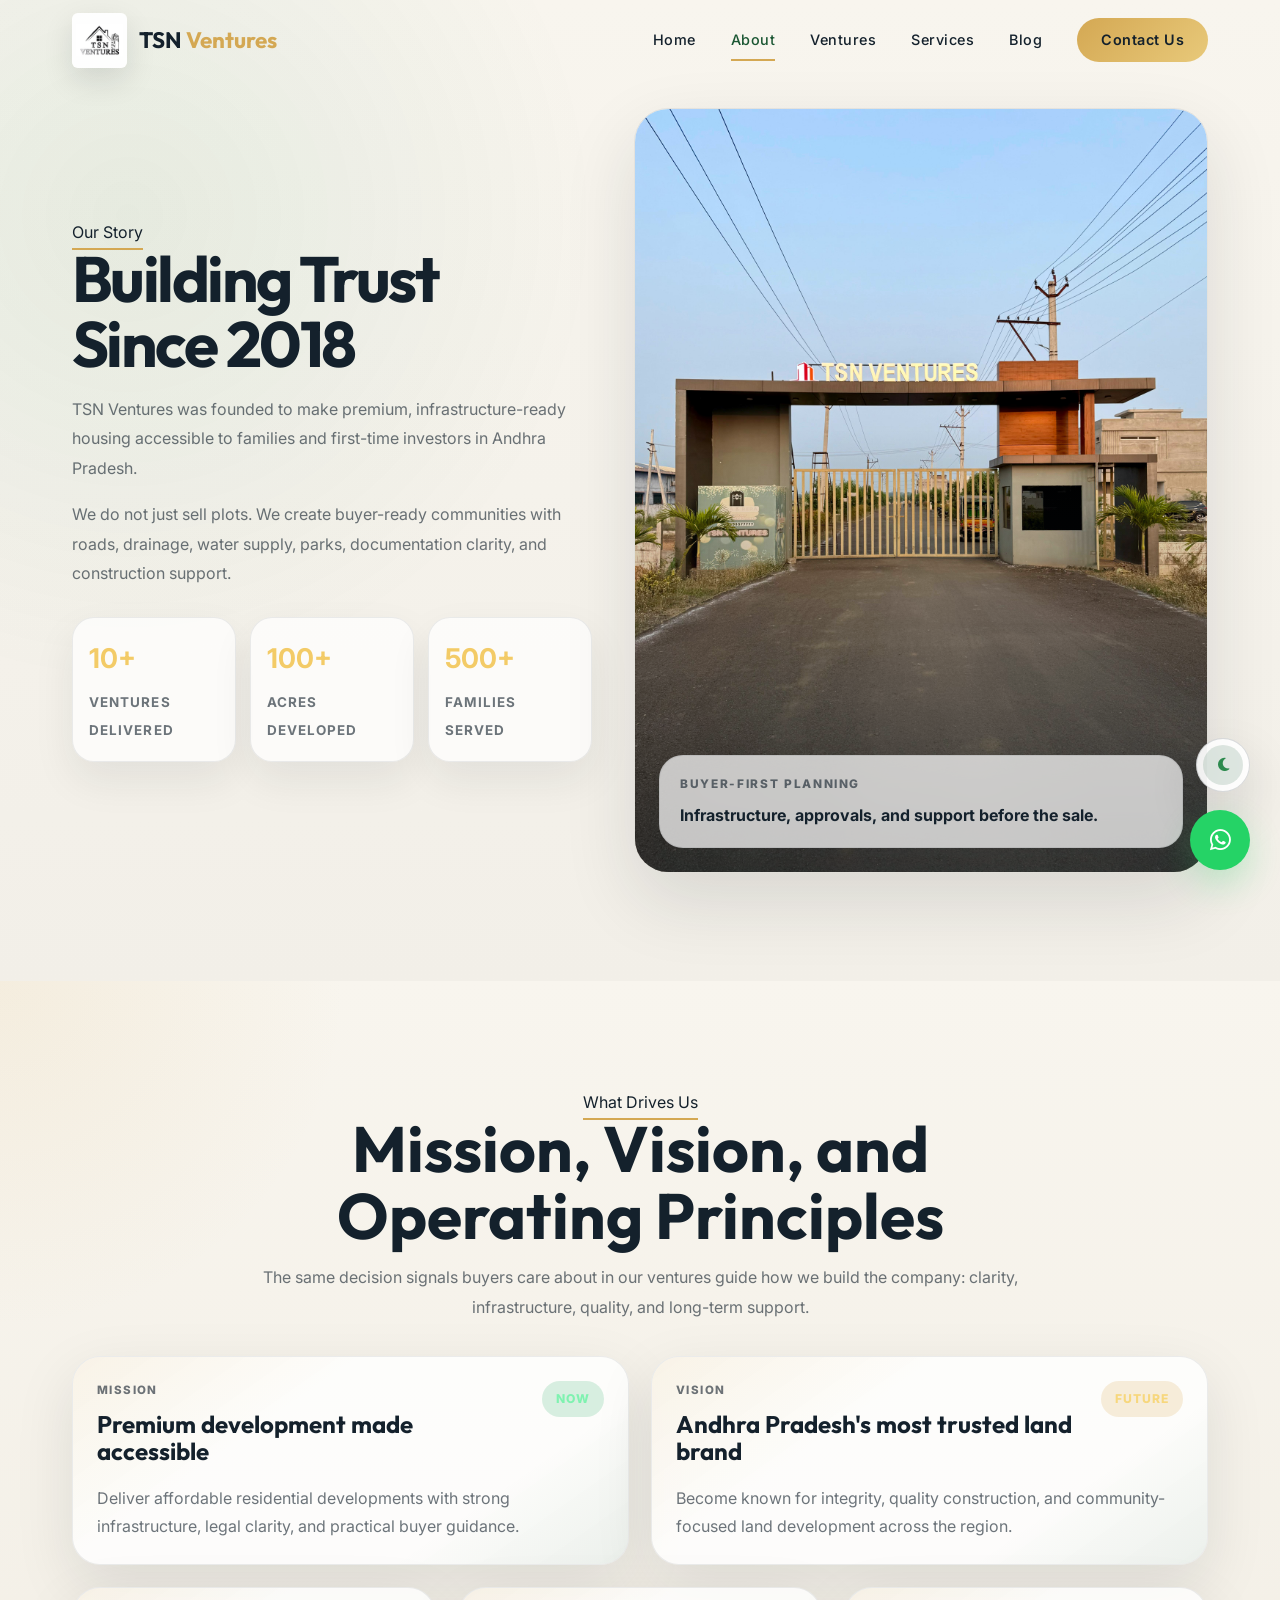
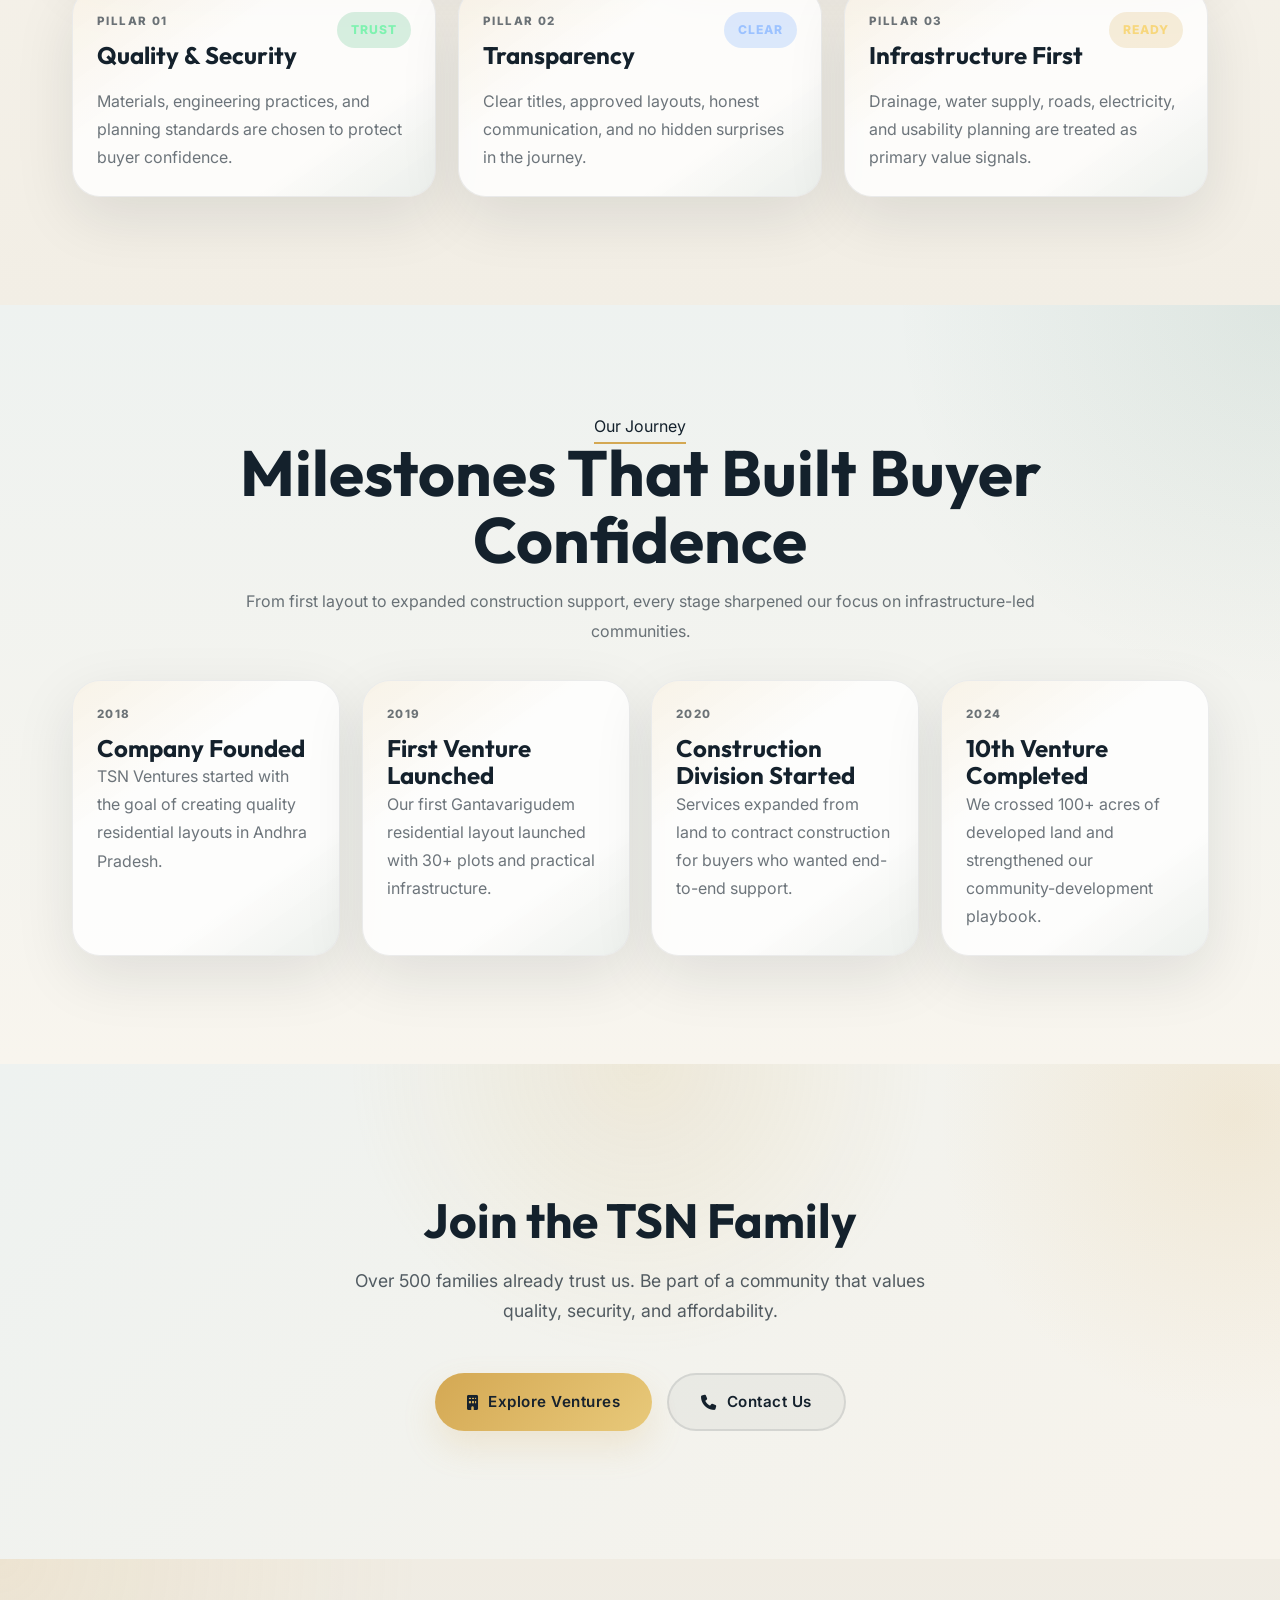
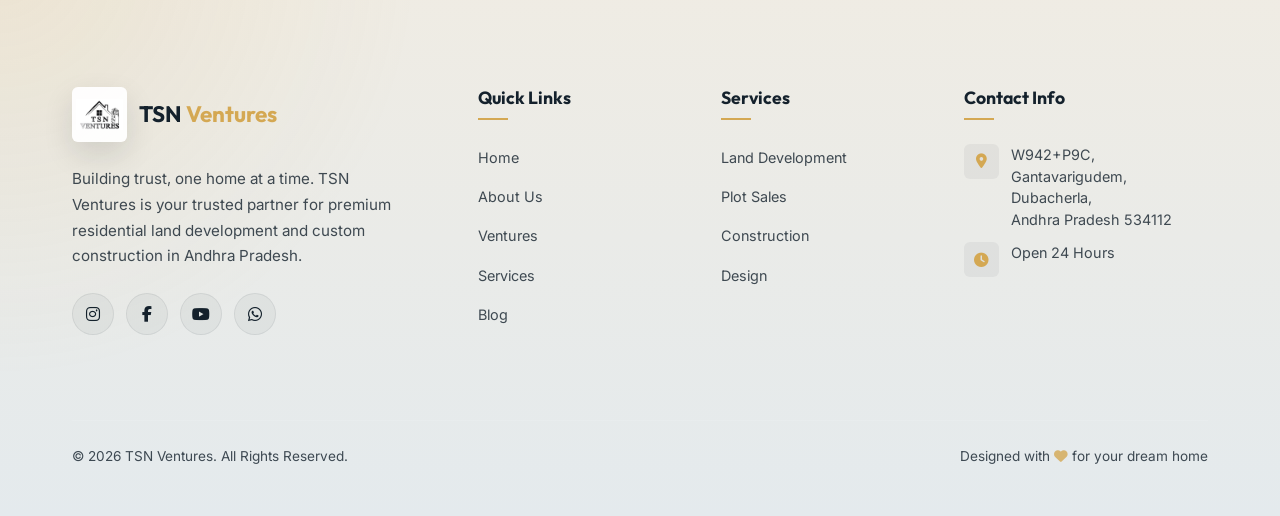
==== about.html @ eee0174e "changes for dark andlight theme logo" ====
<!DOCTYPE html>
<html lang="en">
<head>
  <meta charset="UTF-8">
  <meta name="viewport" content="width=device-width, initial-scale=1.0">
  <meta name="description" content="Learn about TSN Ventures — our history, mission, values, and the team behind Andhra Pradesh's trusted real estate developer.">
  <title>About Us — TSN Ventures</title>
  <script>
    (function() {
      const key = 'tsn-theme';
      let theme = 'light';
      try {
        const storedTheme = localStorage.getItem(key);
        if (storedTheme === 'light' || storedTheme === 'dark') {
          theme = storedTheme;
        } else if (window.matchMedia && window.matchMedia('(prefers-color-scheme: dark)').matches) {
          theme = 'dark';
        }
      } catch (error) {
        if (window.matchMedia && window.matchMedia('(prefers-color-scheme: dark)').matches) {
          theme = 'dark';
        }
      }
      document.documentElement.setAttribute('data-theme', theme);
    })();
  </script>
  <link rel="stylesheet" href="css/style.css">
  <link rel="stylesheet" href="css/animations.css">
  <link rel="stylesheet" href="https://cdnjs.cloudflare.com/ajax/libs/font-awesome/6.5.1/css/all.min.css">
</head>
<body class="tsn-inner-premium">

  <!-- NAVBAR -->
  <nav class="navbar scrolled" id="navbar">
    <div class="container">
      <a href="index.html" class="nav-logo">
        <div class="logo-icon"><img src="assets/images/logo.png" alt="TSN Ventures Logo"></div>
        <div class="logo-text">TSN <span>Ventures</span></div>
      </a>
      <div class="nav-links" id="navLinks">
        <a href="index.html">Home</a>
        <a href="about.html" class="active">About</a>
        <a href="ventures.html">Ventures</a>
        <a href="services.html">Services</a>
        <a href="blog.html">Blog</a>
        <a href="index.html#contact" class="nav-cta">Contact Us</a>
      </div>
      <button class="nav-toggle" id="navToggle" aria-label="Toggle Menu">
        <span></span><span></span><span></span>
      </button>
    </div>
  </nav>

  <section class="inner-showcase">
    <div class="container inner-showcase__grid">
      <div class="inner-showcase__copy reveal-left">
        <div class="section-label">Our Story</div>
        <h2>Building Trust Since 2018</h2>
        <p>TSN Ventures was founded to make premium, infrastructure-ready housing accessible to families and first-time investors in Andhra Pradesh.</p>
        <p>We do not just sell plots. We create buyer-ready communities with roads, drainage, water supply, parks, documentation clarity, and construction support.</p>
        <div class="inner-showcase__metrics">
          <div><strong>10+</strong><span>ventures delivered</span></div>
          <div><strong>100+</strong><span>acres developed</span></div>
          <div><strong>500+</strong><span>families served</span></div>
        </div>
      </div>
      <div class="inner-showcase__media reveal-right">
        <img src="assets/images/home-about-iconcity.jpeg" alt="TSN Ventures Development">
        <div class="inner-showcase__float"><span>Buyer-first planning</span><strong>Infrastructure, approvals, and support before the sale.</strong></div>
      </div>
    </div>
  </section>

  <section class="rdx-align-section">
    <div class="container">
      <div class="rdx-align-head reveal">
        <div class="section-label">What Drives Us</div>
        <h2>Mission, Vision, and Operating Principles</h2>
        <p>The same decision signals buyers care about in our ventures guide how we build the company: clarity, infrastructure, quality, and long-term support.</p>
      </div>
      <div class="rdx-align-grid rdx-align-grid--two stagger-children">
        <article class="rdx-align-card">
          <div class="rdx-align-card__header"><div><span class="rdx-align-card__eyebrow">Mission</span><h3>Premium development made accessible</h3></div><span class="rdx-align-badge rdx-align-badge--green">Now</span></div>
          <p>Deliver affordable residential developments with strong infrastructure, legal clarity, and practical buyer guidance.</p>
        </article>
        <article class="rdx-align-card">
          <div class="rdx-align-card__header"><div><span class="rdx-align-card__eyebrow">Vision</span><h3>Andhra Pradesh's most trusted land brand</h3></div><span class="rdx-align-badge">Future</span></div>
          <p>Become known for integrity, quality construction, and community-focused land development across the region.</p>
        </article>
      </div>
      <div class="rdx-align-grid stagger-children" style="margin-top: 22px;">
        <article class="rdx-align-card"><div class="rdx-align-card__header"><div><span class="rdx-align-card__eyebrow">Pillar 01</span><h3>Quality & Security</h3></div><span class="rdx-align-badge rdx-align-badge--green">Trust</span></div><p>Materials, engineering practices, and planning standards are chosen to protect buyer confidence.</p></article>
        <article class="rdx-align-card"><div class="rdx-align-card__header"><div><span class="rdx-align-card__eyebrow">Pillar 02</span><h3>Transparency</h3></div><span class="rdx-align-badge rdx-align-badge--blue">Clear</span></div><p>Clear titles, approved layouts, honest communication, and no hidden surprises in the journey.</p></article>
        <article class="rdx-align-card"><div class="rdx-align-card__header"><div><span class="rdx-align-card__eyebrow">Pillar 03</span><h3>Infrastructure First</h3></div><span class="rdx-align-badge">Ready</span></div><p>Drainage, water supply, roads, electricity, and usability planning are treated as primary value signals.</p></article>
      </div>
    </div>
  </section>

  <section class="rdx-align-section rdx-align-section--deep">
    <div class="container">
      <div class="rdx-align-head reveal">
        <div class="section-label">Our Journey</div>
        <h2>Milestones That Built Buyer Confidence</h2>
        <p>From first layout to expanded construction support, every stage sharpened our focus on infrastructure-led communities.</p>
      </div>
      <div class="inner-timeline-grid stagger-children">
        <article class="rdx-align-card"><span class="rdx-align-card__eyebrow">2018</span><h3>Company Founded</h3><p>TSN Ventures started with the goal of creating quality residential layouts in Andhra Pradesh.</p></article>
        <article class="rdx-align-card"><span class="rdx-align-card__eyebrow">2019</span><h3>First Venture Launched</h3><p>Our first Gantavarigudem residential layout launched with 30+ plots and practical infrastructure.</p></article>
        <article class="rdx-align-card"><span class="rdx-align-card__eyebrow">2020</span><h3>Construction Division Started</h3><p>Services expanded from land to contract construction for buyers who wanted end-to-end support.</p></article>
        <article class="rdx-align-card"><span class="rdx-align-card__eyebrow">2024</span><h3>10th Venture Completed</h3><p>We crossed 100+ acres of developed land and strengthened our community-development playbook.</p></article>
      </div>
    </div>
  </section>

  <!-- CTA BANNER -->
  <section class="cta-banner">
    <div class="container" style="position: relative; z-index: 2;">
      <div class="reveal">
        <h2>Join the TSN Family</h2>
        <p>Over 500 families already trust us. Be part of a community that values quality, security, and affordability.</p>
        <div style="display: flex; gap: 15px; justify-content: center; flex-wrap: wrap; margin-top: 2rem;">
          <a href="ventures.html" class="btn btn-accent"><i class="fas fa-building"></i> Explore Ventures</a>
          <a href="index.html#contact" class="btn btn-outline"><i class="fas fa-phone"></i> Contact Us</a>
        </div>
      </div>
    </div>
  </section>

  <!-- FOOTER -->
  <footer class="footer">
    <div class="container">
      <div class="footer-grid">
        <div class="footer-about">
          <div class="footer-logo">
            <div class="logo-icon"><img src="assets/images/logo.png" alt="TSN Ventures Logo"></div>
            <h3>TSN <span>Ventures</span></h3>
          </div>
          <p>Building trust, one home at a time. TSN Ventures is your trusted partner for premium residential land development and custom construction in Andhra Pradesh.</p>
          <div class="footer-social">
            <a href="https://www.instagram.com/tsn_ventures/" target="_blank" aria-label="Instagram"><i class="fab fa-instagram"></i></a>
            <a href="#" aria-label="Facebook"><i class="fab fa-facebook-f"></i></a>
            <a href="#" aria-label="YouTube"><i class="fab fa-youtube"></i></a>
            <a href="https://wa.me/919553577777" target="_blank" aria-label="WhatsApp"><i class="fab fa-whatsapp"></i></a>
          </div>
        </div>
        <div class="footer-col">
          <h4>Quick Links</h4>
          <ul>
            <li><a href="index.html">Home</a></li>
            <li><a href="about.html">About Us</a></li>
            <li><a href="ventures.html">Ventures</a></li>
            <li><a href="services.html">Services</a></li>
            <li><a href="blog.html">Blog</a></li>
          </ul>
        </div>
        <div class="footer-col">
          <h4>Services</h4>
          <ul>
            <li><a href="services.html">Land Development</a></li>
            <li><a href="services.html">Plot Sales</a></li>
            <li><a href="services.html">Construction</a></li>
            <li><a href="services.html">Design</a></li>
          </ul>
        </div>
        <div class="footer-col">
          <h4>Contact Info</h4>
          <ul class="footer-contact">
            <li>
              <div class="icon"><i class="fas fa-map-marker-alt"></i></div>
              <div class="info">W942+P9C, Gantavarigudem, Dubacherla,<br>Andhra Pradesh 534112</div>
            </li>
            <li>
              <div class="icon"><i class="fas fa-clock"></i></div>
              <div class="info">Open 24 Hours</div>
            </li>
          </ul>
        </div>
      </div>
      <div class="footer-bottom">
        <p>&copy; 2026 TSN Ventures. All Rights Reserved.</p>
        <p>Designed with <i class="fas fa-heart" style="color: var(--accent);"></i> for your dream home</p>
      </div>
    </div>
  </footer>

  <button class="theme-switch" type="button" data-theme-toggle aria-label="Activate dark theme" aria-pressed="false">
    <span class="theme-switch__track">
      <span class="theme-switch__icon theme-switch__icon--sun" aria-hidden="true"><i class="fas fa-sun"></i></span>
      <span class="theme-switch__icon theme-switch__icon--moon" aria-hidden="true"><i class="fas fa-moon"></i></span>
    </span>
  </button>

  <a href="https://wa.me/919553577777" class="whatsapp-btn" target="_blank" aria-label="Chat on WhatsApp">
    <i class="fab fa-whatsapp"></i>
  </a>

  <script src="js/main.js"></script>
</body>
</html>
---- css/style.css ----
/* ========================================
   TSN Ventures — Design System
   ======================================== */

/* --- Google Fonts --- */
@import url('https://fonts.googleapis.com/css2?family=Outfit:wght@300;400;500;600;700;800;900&family=Inter:wght@300;400;500;600;700&display=swap');

/* --- Design Tokens --- */
:root {
  /* Brand */
  --primary: #1a5632;
  --primary-light: #2d8a4e;
  --primary-dark: #0e3a1f;
  --accent: #d4a853;
  --accent-light: #e8c97a;
  --accent-dark: #b8912e;
  --dark-fixed: #0f1923;
  --white: #ffffff;

  /* Typography */
  --font-heading: 'Outfit', sans-serif;
  --font-body: 'Inter', sans-serif;

  /* Spacing */
  --space-xs: 0.5rem;
  --space-sm: 1rem;
  --space-md: 1.5rem;
  --space-lg: 2rem;
  --space-xl: 3rem;
  --space-2xl: 5rem;
  --space-3xl: 8rem;

  /* Borders */
  --radius-sm: 6px;
  --radius-md: 12px;
  --radius-lg: 20px;
  --radius-xl: 30px;
  --radius-full: 50%;

  /* Transitions */
  --transition-fast: 0.2s ease;
  --transition-base: 0.3s ease;
  --transition-smooth: 0.5s cubic-bezier(0.4, 0, 0.2, 1);
  --transition-bounce: 0.6s cubic-bezier(0.34, 1.56, 0.64, 1);

  /* Layout */
  --max-width: 1200px;
  --nav-height: 80px;
}

html[data-theme="dark"] {
  color-scheme: dark;
  --surface-page: #071017;
  --surface-page-alt: #0c1821;
  --surface-page-soft: #101d26;
  --surface-nav: rgba(8, 16, 24, 0.72);
  --surface-nav-strong: rgba(10, 19, 27, 0.95);
  --surface-panel: rgba(13, 24, 33, 0.86);
  --surface-panel-strong: rgba(10, 18, 26, 0.96);
  --surface-card: rgba(255, 255, 255, 0.05);
  --surface-card-hover: rgba(255, 255, 255, 0.08);
  --surface-glass: rgba(255, 255, 255, 0.06);
  --surface-soft: rgba(255, 255, 255, 0.04);
  --surface-overlay: rgba(7, 16, 23, 0.6);
  --surface-border-glow: rgba(212, 168, 83, 0.18);
  --text-primary: #f7f8fb;
  --text-secondary: rgba(255, 255, 255, 0.84);
  --text-muted: rgba(255, 255, 255, 0.6);
  --text-soft: rgba(255, 255, 255, 0.48);
  --text-inverse: #071017;
  --border-soft: rgba(255, 255, 255, 0.11);
  --border-strong: rgba(255, 255, 255, 0.18);
  --shadow: rgba(0, 0, 0, 0.18);
  --shadow-lg: rgba(0, 0, 0, 0.34);
  --shadow-panel: 0 28px 90px rgba(0, 0, 0, 0.28);
  --focus-ring: rgba(232, 201, 122, 0.42);
  --hero-image-filter: brightness(0.7) saturate(0.98);
  --hero-overlay-heavy: linear-gradient(112deg, rgba(7,16,22,0.96) 0%, rgba(7,16,22,0.88) 46%, rgba(10,56,37,0.34) 100%);
  --hero-overlay-soft: linear-gradient(180deg, rgba(7,16,23,0.24) 0%, rgba(7,16,23,0.14) 34%, rgba(7,16,23,0.18) 100%);
  --page-gradient: linear-gradient(180deg, #071017 0%, #0d1820 100%);

  /* Legacy aliases */
  --dark: #0f1923;
  --dark-surface: #162029;
  --dark-card: #1b2a35;
  --light: #f8f6f0;
  --light-warm: #f0ede4;
  --text: #f7f8fb;
  --text-light: rgba(255, 255, 255, 0.64);
  --text-on-dark: rgba(255, 255, 255, 0.84);
  --border: rgba(255, 255, 255, 0.11);
}

html[data-theme="light"] {
  color-scheme: light;
  --surface-page: #f3efe7;
  --surface-page-alt: #f8f5ee;
  --surface-page-soft: #fbf8f2;
  --surface-nav: rgba(248, 244, 236, 0.76);
  --surface-nav-strong: rgba(251, 248, 242, 0.94);
  --surface-panel: rgba(255, 255, 255, 0.82);
  --surface-panel-strong: rgba(255, 255, 255, 0.96);
  --surface-card: rgba(255, 255, 255, 0.82);
  --surface-card-hover: rgba(255, 255, 255, 0.94);
  --surface-glass: rgba(255, 255, 255, 0.72);
  --surface-soft: rgba(15, 25, 35, 0.04);
  --surface-overlay: rgba(243, 239, 231, 0.24);
  --surface-border-glow: rgba(212, 168, 83, 0.18);
  --text-primary: #14212c;
  --text-secondary: rgba(20, 33, 44, 0.84);
  --text-muted: rgba(20, 33, 44, 0.64);
  --text-soft: rgba(20, 33, 44, 0.48);
  --text-inverse: #ffffff;
  --border-soft: rgba(20, 33, 44, 0.1);
  --border-strong: rgba(20, 33, 44, 0.16);
  --shadow: rgba(28, 37, 45, 0.08);
  --shadow-lg: rgba(28, 37, 45, 0.16);
  --shadow-panel: 0 28px 90px rgba(25, 33, 41, 0.12);
  --focus-ring: rgba(26, 86, 50, 0.2);
  --hero-image-filter: brightness(1) saturate(1.02) contrast(1.02);
  --hero-overlay-heavy: linear-gradient(112deg, rgba(243,239,231,0.88) 0%, rgba(243,239,231,0.62) 42%, rgba(255,255,255,0.12) 100%);
  --hero-overlay-soft: linear-gradient(180deg, rgba(248,245,238,0.16) 0%, rgba(248,245,238,0.08) 36%, rgba(248,245,238,0.22) 100%);
  --page-gradient: linear-gradient(180deg, #f3efe7 0%, #fbf8f2 100%);

  /* Legacy aliases */
  --dark: #14212c;
  --dark-surface: #edf1f3;
  --dark-card: #ffffff;
  --light: #fbf8f2;
  --light-warm: #f3efe7;
  --text: #14212c;
  --text-light: rgba(20, 33, 44, 0.62);
  --text-on-dark: rgba(20, 33, 44, 0.84);
  --border: rgba(20, 33, 44, 0.1);
}

/* --- Reset & Base --- */
*,
*::before,
*::after {
  margin: 0;
  padding: 0;
  box-sizing: border-box;
}

html {
  scroll-behavior: smooth;
  font-size: 16px;
}

body {
  font-family: var(--font-body);
  color: var(--text);
  background:
    radial-gradient(circle at top right, rgba(212, 168, 83, 0.08), transparent 28%),
    radial-gradient(circle at bottom left, rgba(26, 86, 50, 0.08), transparent 26%),
    var(--surface-page);
  line-height: 1.7;
  overflow-x: hidden;
  -webkit-font-smoothing: antialiased;
  -moz-osx-font-smoothing: grayscale;
  transition: background var(--transition-smooth), color var(--transition-base);
}

img {
  max-width: 100%;
  height: auto;
  display: block;
}

a {
  text-decoration: none;
  color: inherit;
  transition: var(--transition-base);
}

ul, ol {
  list-style: none;
}

button {
  cursor: pointer;
  border: none;
  outline: none;
  font-family: var(--font-body);
}

button:focus-visible,
a:focus-visible,
input:focus-visible,
textarea:focus-visible,
select:focus-visible {
  outline: 3px solid var(--focus-ring);
  outline-offset: 3px;
}

h1, h2, h3, h4, h5, h6 {
  font-family: var(--font-heading);
  font-weight: 700;
  line-height: 1.2;
}

/* --- Utility Classes --- */
.container {
  max-width: var(--max-width);
  margin: 0 auto;
  padding: 0 var(--space-lg);
}

.section {
  padding: var(--space-3xl) 0;
}

.section-dark {
  background: var(--dark);
  color: var(--text-on-dark);
}

.section-light {
  background: var(--light);
}

.section-header {
  text-align: center;
  margin-bottom: var(--space-2xl);
}

.section-header .section-label {
  display: inline-block;
  font-family: var(--font-heading);
  font-size: 0.85rem;
  font-weight: 600;
  letter-spacing: 3px;
  text-transform: uppercase;
  color: var(--accent);
  margin-bottom: var(--space-sm);
  position: relative;
}

.section-header .section-label::after {
  content: '';
  display: block;
  width: 40px;
  height: 2px;
  background: var(--accent);
  margin: 8px auto 0;
}

.section-header h2 {
  font-size: clamp(2rem, 4vw, 3rem);
  color: var(--text);
  margin-bottom: var(--space-sm);
}

.section-dark .section-header h2 {
  color: var(--white);
}

.section-header p {
  font-size: 1.1rem;
  color: var(--text-light);
  max-width: 600px;
  margin: 0 auto;
}

.section-dark .section-header p {
  color: var(--text-on-dark);
  opacity: 0.7;
}

/* --- Buttons --- */
.btn {
  display: inline-flex;
  align-items: center;
  gap: 10px;
  padding: 14px 32px;
  font-size: 0.95rem;
  font-weight: 600;
  border-radius: var(--radius-xl);
  transition: var(--transition-base);
  letter-spacing: 0.5px;
  position: relative;
  overflow: hidden;
}

.btn::before {
  content: '';
  position: absolute;
  top: 0;
  left: -100%;
  width: 100%;
  height: 100%;
  background: linear-gradient(90deg, transparent, rgba(255,255,255,0.2), transparent);
  transition: 0.5s;
}

.btn:hover::before {
  left: 100%;
}

.btn-primary {
  background: linear-gradient(135deg, var(--primary), var(--primary-light));
  color: var(--white);
  box-shadow: 0 4px 20px rgba(26, 86, 50, 0.3);
}

.btn-primary:hover {
  transform: translateY(-2px);
  box-shadow: 0 8px 30px rgba(26, 86, 50, 0.4);
}

.btn-accent {
  background: linear-gradient(135deg, var(--accent), var(--accent-light));
  color: var(--dark);
  box-shadow: 0 4px 20px rgba(212, 168, 83, 0.3);
}

.btn-accent:hover {
  transform: translateY(-2px);
  box-shadow: 0 8px 30px rgba(212, 168, 83, 0.4);
}

.btn-outline {
  background: transparent;
  color: var(--white);
  border: 2px solid rgba(255,255,255,0.3);
}

.btn-outline:hover {
  background: var(--white);
  color: var(--dark);
  border-color: var(--white);
}

.btn-outline-dark {
  background: transparent;
  color: var(--primary);
  border: 2px solid var(--primary);
}

.btn-outline-dark:hover {
  background: var(--primary);
  color: var(--white);
}

/* --- Navigation --- */
.navbar {
  position: fixed;
  top: 0;
  left: 0;
  right: 0;
  height: var(--nav-height);
  z-index: 1000;
  transition: var(--transition-smooth);
  background: transparent;
}

.navbar.scrolled {
  background: rgba(15, 25, 35, 0.95);
  backdrop-filter: blur(20px);
  box-shadow: 0 4px 30px rgba(0,0,0,0.2);
}

.navbar .container {
  display: flex;
  align-items: center;
  justify-content: space-between;
  height: 100%;
}

.nav-logo {
  display: flex;
  align-items: center;
  gap: 12px;
  z-index: 1001;
}

.nav-logo .logo-icon {
  width: 55px;
  height: 55px;
  display: flex;
  align-items: center;
  justify-content: center;
  background: white;
  border-radius: var(--radius-sm);
  padding: 4px;
}

.nav-logo .logo-icon img {
  width: 100%;
  height: 100%;
  object-fit: contain;
}

.nav-logo .logo-text {
  font-family: var(--font-heading);
  font-size: 1.4rem;
  font-weight: 700;
  color: var(--white);
}

.nav-logo .logo-text span {
  color: var(--accent);
}

.nav-links {
  display: flex;
  align-items: center;
  gap: 35px;
}

.nav-links a {
  font-size: 0.9rem;
  font-weight: 500;
  color: rgba(255,255,255,0.8);
  letter-spacing: 0.5px;
  position: relative;
  padding: 5px 0;
}

.nav-links a::after {
  content: '';
  position: absolute;
  bottom: 0;
  left: 0;
  width: 0;
  height: 2px;
  background: var(--accent);
  transition: var(--transition-base);
}

.nav-links a:hover,
.nav-links a.active {
  color: var(--accent);
}

.nav-links a:hover::after,
.nav-links a.active::after {
  width: 100%;
}

.nav-cta {
  padding: 10px 24px !important;
  background: linear-gradient(135deg, var(--accent), var(--accent-light));
  color: var(--dark) !important;
  border-radius: var(--radius-xl);
  font-weight: 600 !important;
}

.nav-cta::after {
  display: none !important;
}

.nav-cta:hover {
  color: var(--dark) !important;
  transform: translateY(-2px);
  box-shadow: 0 5px 20px rgba(212, 168, 83, 0.4);
}

/* Mobile Nav Toggle */
.nav-toggle {
  display: none;
  flex-direction: column;
  gap: 5px;
  background: none;
  padding: 5px;
  z-index: 1001;
}

.nav-toggle span {
  display: block;
  width: 25px;
  height: 2px;
  background: var(--white);
  transition: var(--transition-base);
  border-radius: 2px;
}

.nav-toggle.active span:nth-child(1) {
  transform: rotate(45deg) translateY(7px) translateX(5px);
}

.nav-toggle.active span:nth-child(2) {
  opacity: 0;
}

.nav-toggle.active span:nth-child(3) {
  transform: rotate(-45deg) translateY(-7px) translateX(5px);
}

/* --- Hero Section --- */
.hero {
  position: relative;
  height: 100vh;
  min-height: 700px;
  display: flex;
  align-items: center;
  overflow: hidden;
  background: var(--dark);
}

.hero-bg {
  position: absolute;
  inset: 0;
  z-index: 1;
}

.hero-bg img {
  width: 100%;
  height: 100%;
  object-fit: cover;
  opacity: 0.4;
}

.hero-overlay {
  position: absolute;
  inset: 0;
  background: linear-gradient(135deg, rgba(15,25,35,0.9) 0%, rgba(26,86,50,0.4) 100%);
  z-index: 2;
}

.hero-particles {
  position: absolute;
  inset: 0;
  z-index: 3;
  overflow: hidden;
}

.hero-particle {
  position: absolute;
  width: 4px;
  height: 4px;
  background: var(--accent);
  border-radius: 50%;
  opacity: 0.3;
  animation: float-particle 10s infinite;
}

.hero-content {
  position: relative;
  z-index: 4;
  max-width: 700px;
}

.hero-label {
  display: inline-flex;
  align-items: center;
  gap: 8px;
  background: rgba(212, 168, 83, 0.15);
  border: 1px solid rgba(212, 168, 83, 0.3);
  padding: 8px 20px;
  border-radius: var(--radius-xl);
  font-size: 0.85rem;
  font-weight: 600;
  color: var(--accent);
  letter-spacing: 1px;
  text-transform: uppercase;
  margin-bottom: var(--space-lg);
}

.hero h1 {
  font-size: clamp(2.5rem, 5.5vw, 4.5rem);
  color: var(--white);
  margin-bottom: var(--space-md);
  line-height: 1.1;
}

.hero h1 .highlight {
  color: #F5C842;
  -webkit-text-fill-color: #F5C842;
  text-shadow:
    0 0 30px rgba(245, 200, 66, 0.6),
    0 2px 8px rgba(0, 0, 0, 0.5);
  font-style: italic;
}

.hero p {
  font-size: 1.15rem;
  color: rgba(255,255,255,0.7);
  margin-bottom: var(--space-xl);
  max-width: 550px;
  line-height: 1.8;
}

.hero-btns {
  display: flex;
  gap: 15px;
  flex-wrap: wrap;
}

.hero-stats {
  position: absolute;
  bottom: 0;
  left: 0;
  right: 0;
  z-index: 4;
  background: rgba(15,25,35,0.8);
  backdrop-filter: blur(20px);
  border-top: 1px solid rgba(255,255,255,0.05);
}

.hero-stats .container {
  display: grid;
  grid-template-columns: repeat(4, 1fr);
  gap: var(--space-lg);
  padding: var(--space-lg);
}

.hero-stat {
  text-align: center;
}

.hero-stat .stat-number {
  font-family: var(--font-heading);
  font-size: 2.5rem;
  font-weight: 800;
  color: var(--accent);
  line-height: 1;
}

.hero-stat .stat-label {
  font-size: 0.85rem;
  color: rgba(255,255,255,0.6);
  margin-top: 5px;
}

/* --- Cards Grid --- */
.cards-grid {
  display: grid;
  grid-template-columns: repeat(auto-fit, minmax(320px, 1fr));
  gap: var(--space-lg);
}

.card {
  background: var(--white);
  border-radius: var(--radius-lg);
  overflow: hidden;
  transition: var(--transition-smooth);
  box-shadow: 0 4px 20px var(--shadow);
  position: relative;
}

.card:hover {
  transform: translateY(-8px);
  box-shadow: 0 20px 60px var(--shadow-lg);
}

.card-img {
  width: 100%;
  height: 220px;
  overflow: hidden;
}

.card-img img {
  width: 100%;
  height: 100%;
  object-fit: cover;
  transition: var(--transition-smooth);
}

.card:hover .card-img img {
  transform: scale(1.08);
}

.card-body {
  padding: var(--space-md);
}

.card-body h3 {
  font-size: 1.3rem;
  margin-bottom: 8px;
  color: var(--text);
}

.card-body p {
  font-size: 0.95rem;
  color: var(--text-light);
  margin-bottom: var(--space-sm);
}

.card-badge {
  display: inline-block;
  padding: 4px 14px;
  border-radius: var(--radius-xl);
  font-size: 0.75rem;
  font-weight: 600;
  letter-spacing: 0.5px;
  text-transform: uppercase;
}

.badge-completed {
  background: rgba(45, 138, 78, 0.1);
  color: var(--primary);
}

.badge-ongoing {
  background: rgba(212, 168, 83, 0.15);
  color: var(--accent-dark);
}

.badge-upcoming {
  background: rgba(99, 102, 241, 0.1);
  color: #6366f1;
}

/* Dark card variant */
.card-dark {
  background: var(--dark-card);
  border: 1px solid rgba(255,255,255,0.05);
}

.card-dark .card-body h3 {
  color: var(--white);
}

.card-dark .card-body p {
  color: var(--text-on-dark);
  opacity: 0.7;
}

/* --- Service Cards --- */
.service-card {
  padding: var(--space-xl);
  text-align: center;
  border: 1px solid var(--border);
  background: var(--white);
  border-radius: var(--radius-lg);
  transition: var(--transition-smooth);
  position: relative;
  overflow: hidden;
}

.service-card::before {
  content: '';
  position: absolute;
  top: 0;
  left: 0;
  right: 0;
  height: 4px;
  background: linear-gradient(90deg, var(--primary), var(--accent));
  transform: scaleX(0);
  transition: var(--transition-smooth);
}

.service-card:hover::before {
  transform: scaleX(1);
}

.service-card:hover {
  transform: translateY(-8px);
  box-shadow: 0 20px 60px var(--shadow);
  border-color: transparent;
}

.service-icon {
  width: 80px;
  height: 80px;
  margin: 0 auto var(--space-md);
  background: linear-gradient(135deg, rgba(26,86,50,0.08), rgba(212,168,83,0.08));
  border-radius: var(--radius-lg);
  display: flex;
  align-items: center;
  justify-content: center;
  font-size: 2rem;
  transition: var(--transition-smooth);
}

.service-card:hover .service-icon {
  background: linear-gradient(135deg, var(--primary), var(--primary-light));
  transform: scale(1.1) rotate(5deg);
}

.service-card:hover .service-icon svg {
  color: var(--white);
  fill: var(--white);
}

.service-card h3 {
  font-size: 1.3rem;
  margin-bottom: 12px;
}

.service-card p {
  color: var(--text-light);
  font-size: 0.95rem;
}

/* --- Testimonials Grid --- */
.testimonials-grid {
  display: grid;
  grid-template-columns: repeat(4, 1fr);
  gap: var(--space-lg);
  margin-top: var(--space-xl);
}

.tcard {
  background: rgba(255, 255, 255, 0.04);
  border: 1px solid rgba(255, 255, 255, 0.09);
  border-radius: var(--radius-lg);
  padding: var(--space-xl);
  display: flex;
  flex-direction: column;
  gap: var(--space-md);
  position: relative;
  overflow: hidden;
  backdrop-filter: blur(10px);
  transition: var(--transition-smooth);
}

.tcard::before {
  content: '';
  position: absolute;
  top: 0;
  left: 0;
  right: 0;
  height: 3px;
  background: linear-gradient(90deg, var(--primary), var(--accent));
  transform: scaleX(0);
  transform-origin: left;
  transition: var(--transition-smooth);
}

.tcard:hover {
  transform: translateY(-8px);
  background: rgba(255, 255, 255, 0.07);
  border-color: rgba(212, 168, 83, 0.25);
  box-shadow: 0 20px 60px rgba(0, 0, 0, 0.35);
}

.tcard:hover::before {
  transform: scaleX(1);
}

.tcard-quote-icon {
  font-size: 2rem;
  color: var(--accent);
  opacity: 0.45;
  line-height: 1;
}

.tcard-stars {
  display: flex;
  gap: 4px;
}

.tcard-stars i {
  color: var(--accent);
  font-size: 0.9rem;
}

.tcard-stars i.far {
  color: rgba(212, 168, 83, 0.3);
}

.tcard-text {
  font-size: 0.97rem;
  color: rgba(255, 255, 255, 0.78);
  line-height: 1.75;
  flex-grow: 1;
}

.tcard-author {
  display: flex;
  align-items: center;
  gap: 12px;
  margin-top: auto;
  padding-top: var(--space-md);
  border-top: 1px solid rgba(255, 255, 255, 0.07);
}

.tcard-avatar {
  width: 46px;
  height: 46px;
  border-radius: var(--radius-full);
  background: linear-gradient(135deg, var(--primary), var(--accent));
  display: flex;
  align-items: center;
  justify-content: center;
  color: var(--white);
  font-family: var(--font-heading);
  font-weight: 700;
  font-size: 1.1rem;
  flex-shrink: 0;
  box-shadow: 0 4px 12px rgba(26, 86, 50, 0.4);
}

.tcard-author-info h4 {
  font-size: 0.95rem;
  color: var(--white);
  font-weight: 600;
  margin-bottom: 2px;
}

.tcard-author-info span {
  font-size: 0.8rem;
  color: rgba(255, 255, 255, 0.45);
  letter-spacing: 0.3px;
}

@media (max-width: 1100px) {
  .testimonials-grid {
    grid-template-columns: repeat(2, 1fr);
  }
}

@media (max-width: 600px) {
  .testimonials-grid {
    grid-template-columns: 1fr;
  }
}

/* --- Auto Scroll Carousel --- */
.auto-scroll-wrapper {
  overflow: hidden;
  position: relative;
  padding: var(--space-lg) 0;
}

.auto-scroll-track {
  display: flex;
  gap: var(--space-md);
  animation: scrollCarousel 30s linear infinite;
  width: max-content;
}

.auto-scroll-track:hover {
  animation-play-state: paused;
}

.auto-scroll-item {
  flex-shrink: 0;
  width: 350px;
  height: 250px;
  border-radius: var(--radius-lg);
  overflow: hidden;
  position: relative;
  cursor: pointer;
}

.auto-scroll-item img {
  width: 100%;
  height: 100%;
  object-fit: cover;
  transition: var(--transition-smooth);
}

.auto-scroll-item:hover img {
  transform: scale(1.08);
}

.auto-scroll-item .overlay {
  position: absolute;
  inset: 0;
  background: linear-gradient(to top, rgba(15,25,35,0.8) 0%, transparent 50%);
  display: flex;
  align-items: flex-end;
  padding: var(--space-md);
  transition: var(--transition-base);
}

.auto-scroll-item .overlay h4 {
  color: var(--white);
  font-size: 1.1rem;
}

.auto-scroll-item .overlay p {
  color: rgba(255,255,255,0.7);
  font-size: 0.85rem;
}

/* Scroll gradient overlays */
.auto-scroll-wrapper::before,
.auto-scroll-wrapper::after {
  content: '';
  position: absolute;
  top: 0;
  bottom: 0;
  width: 100px;
  z-index: 2;
  pointer-events: none;
}

.auto-scroll-wrapper::before {
  left: 0;
  background: linear-gradient(to right, var(--white), transparent);
}

.auto-scroll-wrapper::after {
  right: 0;
  background: linear-gradient(to left, var(--white), transparent);
}

.section-dark .auto-scroll-wrapper::before {
  background: linear-gradient(to right, var(--dark), transparent);
}

.section-dark .auto-scroll-wrapper::after {
  background: linear-gradient(to left, var(--dark), transparent);
}

@keyframes scrollCarousel {
  0% {
    transform: translateX(0);
  }
  100% {
    transform: translateX(-50%);
  }
}

/* --- Stats Section --- */
.stats-grid {
  display: grid;
  grid-template-columns: repeat(4, 1fr);
  gap: var(--space-lg);
}

.stat-item {
  text-align: center;
  padding: var(--space-xl);
  background: rgba(255,255,255,0.03);
  border-radius: var(--radius-lg);
  border: 1px solid rgba(255,255,255,0.05);
  transition: var(--transition-smooth);
}

.stat-item:hover {
  background: rgba(255,255,255,0.06);
  transform: translateY(-5px);
}

.stat-item .stat-number {
  font-family: var(--font-heading);
  font-size: 3rem;
  font-weight: 800;
  background: linear-gradient(135deg, var(--accent), var(--accent-light));
  -webkit-background-clip: text;
  -webkit-text-fill-color: transparent;
  background-clip: text;
  line-height: 1;
  margin-bottom: 8px;
}

.stat-item .stat-label {
  font-size: 0.95rem;
  color: rgba(255,255,255,0.6);
}

/* --- CTA Banner --- */
.cta-banner {
  position: relative;
  padding: var(--space-3xl) 0;
  background: linear-gradient(135deg, var(--primary-dark) 0%, var(--primary) 50%, var(--primary-light) 100%);
  text-align: center;
  overflow: hidden;
}

.cta-banner::before {
  content: '';
  position: absolute;
  top: -50%;
  right: -20%;
  width: 600px;
  height: 600px;
  background: radial-gradient(circle, rgba(212,168,83,0.15) 0%, transparent 70%);
  border-radius: 50%;
}

.cta-banner h2 {
  font-size: clamp(2rem, 4vw, 3rem);
  color: var(--white);
  margin-bottom: var(--space-sm);
}

.cta-banner p {
  font-size: 1.1rem;
  color: rgba(255,255,255,0.8);
  margin-bottom: var(--space-xl);
  max-width: 600px;
  margin-left: auto;
  margin-right: auto;
}

/* --- Blog Cards --- */
.blog-card {
  border-radius: var(--radius-lg);
  overflow: hidden;
  background: var(--white);
  box-shadow: 0 4px 20px var(--shadow);
  transition: var(--transition-smooth);
}

.blog-card:hover {
  transform: translateY(-5px);
  box-shadow: 0 15px 40px var(--shadow-lg);
}

.blog-card .blog-img {
  height: 200px;
  overflow: hidden;
}

.blog-card .blog-img img {
  width: 100%;
  height: 100%;
  object-fit: cover;
  transition: var(--transition-smooth);
}

.blog-card:hover .blog-img img {
  transform: scale(1.05);
}

.blog-card .blog-content {
  padding: var(--space-md);
}

.blog-card .blog-date {
  font-size: 0.8rem;
  color: var(--accent);
  font-weight: 600;
  letter-spacing: 1px;
  text-transform: uppercase;
  margin-bottom: 8px;
}

.blog-card .blog-content h3 {
  font-size: 1.2rem;
  margin-bottom: 8px;
  color: var(--text);
  transition: var(--transition-base);
}

.blog-card:hover .blog-content h3 {
  color: var(--primary);
}

.blog-card .blog-content p {
  font-size: 0.9rem;
  color: var(--text-light);
}

.blog-card .read-more {
  display: inline-flex;
  align-items: center;
  gap: 6px;
  color: var(--primary);
  font-weight: 600;
  font-size: 0.9rem;
  margin-top: var(--space-sm);
  transition: var(--transition-base);
}

.blog-card .read-more:hover {
  gap: 12px;
  color: var(--accent);
}

/* --- Footer --- */
.footer {
  background: var(--dark);
  color: var(--text-on-dark);
  padding-top: var(--space-3xl);
}

.footer-grid {
  display: grid;
  grid-template-columns: 2fr 1fr 1fr 1.5fr;
  gap: var(--space-2xl);
  margin-bottom: var(--space-2xl);
}

.footer-about .footer-logo {
  display: flex;
  align-items: center;
  gap: 12px;
  margin-bottom: var(--space-md);
}

.footer-about .footer-logo .logo-icon {
  width: 55px;
  height: 55px;
  display: flex;
  align-items: center;
  justify-content: center;
  background: white;
  border-radius: var(--radius-sm);
  padding: 4px;
}

.footer-about .footer-logo .logo-icon img {
  width: 100%;
  height: 100%;
  object-fit: contain;
}

.footer-about .footer-logo h3 {
  font-size: 1.4rem;
  color: var(--white);
}

.footer-about .footer-logo h3 span {
  color: var(--accent);
}

.footer-about p {
  color: rgba(255,255,255,0.6);
  font-size: 0.95rem;
  margin-bottom: var(--space-md);
}

.footer-social {
  display: flex;
  gap: 12px;
}

.footer-social a {
  width: 42px;
  height: 42px;
  border-radius: var(--radius-full);
  border: 1px solid rgba(255,255,255,0.1);
  display: flex;
  align-items: center;
  justify-content: center;
  color: rgba(255,255,255,0.6);
  transition: var(--transition-base);
  font-size: 1rem;
}

.footer-social a:hover {
  background: var(--accent);
  border-color: var(--accent);
  color: var(--dark);
  transform: translateY(-3px);
}

.footer-col h4 {
  font-size: 1.1rem;
  color: var(--white);
  margin-bottom: var(--space-md);
  position: relative;
  padding-bottom: 12px;
}

.footer-col h4::after {
  content: '';
  position: absolute;
  bottom: 0;
  left: 0;
  width: 30px;
  height: 2px;
  background: var(--accent);
}

.footer-col ul li {
  margin-bottom: 12px;
}

.footer-col ul li a {
  color: rgba(255,255,255,0.6);
  font-size: 0.9rem;
  transition: var(--transition-base);
}

.footer-col ul li a:hover {
  color: var(--accent);
  padding-left: 5px;
}

.footer-contact li {
  display: flex;
  gap: 12px;
  align-items: flex-start;
}

.footer-contact li .icon {
  width: 35px;
  height: 35px;
  background: rgba(255,255,255,0.05);
  border-radius: var(--radius-sm);
  display: flex;
  align-items: center;
  justify-content: center;
  flex-shrink: 0;
  font-size: 0.9rem;
  color: var(--accent);
}

.footer-contact li .info {
  font-size: 0.9rem;
  color: rgba(255,255,255,0.6);
  line-height: 1.5;
}

.footer-bottom {
  border-top: 1px solid rgba(255,255,255,0.05);
  padding: var(--space-md) 0;
  display: flex;
  align-items: center;
  justify-content: space-between;
}

.footer-bottom p {
  font-size: 0.85rem;
  color: rgba(255,255,255,0.4);
}

.footer-bottom a {
  color: var(--accent);
}

/* --- Page Header (for inner pages) --- */
.page-header {
  position: relative;
  padding: 160px 0 80px;
  background: var(--dark);
  text-align: center;
  overflow: hidden;
}

.page-header::before {
  content: '';
  position: absolute;
  top: 0;
  right: 0;
  width: 400px;
  height: 400px;
  background: radial-gradient(circle, rgba(26,86,50,0.2) 0%, transparent 70%);
  border-radius: 50%;
}

.page-header::after {
  content: '';
  position: absolute;
  bottom: -100px;
  left: -100px;
  width: 300px;
  height: 300px;
  background: radial-gradient(circle, rgba(212,168,83,0.1) 0%, transparent 70%);
  border-radius: 50%;
}

.page-header h1 {
  font-size: clamp(2.5rem, 5vw, 3.5rem);
  color: var(--white);
  margin-bottom: var(--space-sm);
}

.page-header .breadcrumb {
  display: flex;
  align-items: center;
  justify-content: center;
  gap: 8px;
  font-size: 0.9rem;
  color: rgba(255,255,255,0.5);
}

.page-header .breadcrumb a {
  color: var(--accent);
}

/* --- Timeline --- */
.timeline {
  position: relative;
  max-width: 800px;
  margin: 0 auto;
  padding: var(--space-lg) 0;
}

.timeline::before {
  content: '';
  position: absolute;
  left: 50%;
  top: 0;
  bottom: 0;
  width: 2px;
  background: linear-gradient(to bottom, var(--accent), var(--primary));
  transform: translateX(-50%);
}

.timeline-item {
  display: flex;
  align-items: center;
  margin-bottom: var(--space-xl);
  position: relative;
}

.timeline-item:nth-child(odd) {
  flex-direction: row-reverse;
  text-align: right;
}

.timeline-item .timeline-content {
  width: 45%;
  padding: var(--space-md);
  background: var(--white);
  border-radius: var(--radius-lg);
  box-shadow: 0 4px 20px var(--shadow);
  position: relative;
}

.timeline-item .timeline-dot {
  width: 16px;
  height: 16px;
  background: var(--accent);
  border-radius: var(--radius-full);
  position: absolute;
  left: 50%;
  transform: translateX(-50%);
  z-index: 2;
  box-shadow: 0 0 0 4px rgba(212,168,83,0.2);
}

.timeline-item .timeline-year {
  font-family: var(--font-heading);
  font-size: 1.1rem;
  font-weight: 700;
  color: var(--accent);
  margin-bottom: 5px;
}

.timeline-item .timeline-content h4 {
  font-size: 1.1rem;
  margin-bottom: 5px;
}

.timeline-item .timeline-content p {
  font-size: 0.9rem;
  color: var(--text-light);
}

/* --- Process Steps --- */
.process-steps {
  display: grid;
  grid-template-columns: repeat(auto-fit, minmax(250px, 1fr));
  gap: var(--space-lg);
  counter-reset: step;
}

.process-step {
  text-align: center;
  padding: var(--space-xl);
  position: relative;
  counter-increment: step;
}

.process-step::before {
  content: counter(step, decimal-leading-zero);
  font-family: var(--font-heading);
  font-size: 4rem;
  font-weight: 900;
  color: rgba(26,86,50,0.08);
  position: absolute;
  top: 10px;
  left: 50%;
  transform: translateX(-50%);
  line-height: 1;
}

.process-step .step-icon {
  width: 70px;
  height: 70px;
  margin: 0 auto var(--space-md);
  background: linear-gradient(135deg, var(--primary), var(--primary-light));
  border-radius: var(--radius-lg);
  display: flex;
  align-items: center;
  justify-content: center;
  color: var(--white);
  font-size: 1.5rem;
  position: relative;
  z-index: 1;
}

.process-step h3 {
  font-size: 1.15rem;
  margin-bottom: 8px;
}

.process-step p {
  font-size: 0.9rem;
  color: var(--text-light);
}

/* --- Venture Detail Cards --- */
.venture-filters {
  display: flex;
  justify-content: center;
  gap: 10px;
  margin-bottom: var(--space-xl);
  flex-wrap: wrap;
}

.filter-btn {
  padding: 10px 24px;
  border-radius: var(--radius-xl);
  font-size: 0.9rem;
  font-weight: 500;
  background: var(--light);
  color: var(--text);
  transition: var(--transition-base);
  border: 1px solid var(--border);
}

.filter-btn:hover,
.filter-btn.active {
  background: var(--primary);
  color: var(--white);
  border-color: var(--primary);
}

/* --- Lightbox --- */
.lightbox-overlay {
  position: fixed;
  inset: 0;
  background: rgba(0,0,0,0.92);
  z-index: 10000;
  display: none;
  align-items: center;
  justify-content: center;
  padding: var(--space-lg);
}

.lightbox-overlay.active {
  display: flex;
}

.lightbox-content {
  max-width: 900px;
  width: 100%;
  position: relative;
}

.lightbox-content img {
  width: 100%;
  border-radius: var(--radius-md);
}

.lightbox-close {
  position: absolute;
  top: -50px;
  right: 0;
  background: none;
  color: var(--white);
  font-size: 2rem;
  cursor: pointer;
  transition: var(--transition-base);
}

.lightbox-close:hover {
  color: var(--accent);
  transform: rotate(90deg);
}

.lightbox-nav {
  position: absolute;
  top: 50%;
  transform: translateY(-50%);
  background: rgba(255,255,255,0.1);
  color: var(--white);
  width: 50px;
  height: 50px;
  border-radius: var(--radius-full);
  display: flex;
  align-items: center;
  justify-content: center;
  font-size: 1.2rem;
  cursor: pointer;
  transition: var(--transition-base);
}

.lightbox-nav:hover {
  background: var(--accent);
  color: var(--dark);
}

.lightbox-prev {
  left: -70px;
}

.lightbox-next {
  right: -70px;
}

/* --- WhatsApp Button --- */
.whatsapp-btn {
  position: fixed;
  bottom: 30px;
  right: 30px;
  width: 60px;
  height: 60px;
  background: #25D366;
  border-radius: var(--radius-full);
  display: flex;
  align-items: center;
  justify-content: center;
  color: var(--white);
  font-size: 1.5rem;
  box-shadow: 0 4px 20px rgba(37, 211, 102, 0.4);
  z-index: 999;
  transition: var(--transition-base);
  animation: pulse-whatsapp 2s infinite;
}

.whatsapp-btn:hover {
  transform: scale(1.1);
  box-shadow: 0 8px 30px rgba(37, 211, 102, 0.5);
}

@keyframes pulse-whatsapp {
  0%, 100% { box-shadow: 0 4px 20px rgba(37, 211, 102, 0.4); }
  50% { box-shadow: 0 4px 30px rgba(37, 211, 102, 0.6), 0 0 0 10px rgba(37, 211, 102, 0.1); }
}

/* --- About Page Sections --- */
.about-intro {
  display: grid;
  grid-template-columns: 1fr 1fr;
  gap: var(--space-2xl);
  align-items: center;
}

.about-intro-img {
  border-radius: var(--radius-lg);
  overflow: hidden;
  position: relative;
}

.about-intro-img::after {
  content: '';
  position: absolute;
  bottom: -20px;
  right: -20px;
  width: 200px;
  height: 200px;
  border: 3px solid var(--accent);
  border-radius: var(--radius-lg);
  z-index: -1;
}

.about-intro-img img {
  width: 100%;
  border-radius: var(--radius-lg);
}

.about-intro-text h2 {
  font-size: 2.2rem;
  margin-bottom: var(--space-md);
}

.about-intro-text p {
  color: var(--text-light);
  margin-bottom: var(--space-sm);
  font-size: 1.05rem;
}

.values-grid {
  display: grid;
  grid-template-columns: repeat(3, 1fr);
  gap: var(--space-lg);
}

.value-card {
  text-align: center;
  padding: var(--space-xl);
  border-radius: var(--radius-lg);
  border: 1px solid var(--border);
  transition: var(--transition-smooth);
}

.value-card:hover {
  border-color: var(--accent);
  box-shadow: 0 10px 40px var(--shadow);
  transform: translateY(-5px);
}

.value-card .value-icon {
  width: 70px;
  height: 70px;
  margin: 0 auto var(--space-md);
  background: linear-gradient(135deg, rgba(26,86,50,0.1), rgba(212,168,83,0.1));
  border-radius: var(--radius-full);
  display: flex;
  align-items: center;
  justify-content: center;
  font-size: 1.8rem;
}

.value-card h3 {
  font-size: 1.2rem;
  margin-bottom: 8px;
}

.value-card p {
  font-size: 0.9rem;
  color: var(--text-light);
}

/* --- Team Section --- */
.team-grid {
  display: grid;
  grid-template-columns: repeat(auto-fit, minmax(280px, 1fr));
  gap: var(--space-lg);
}

.team-card {
  text-align: center;
  padding: var(--space-xl);
  border-radius: var(--radius-lg);
  background: var(--white);
  box-shadow: 0 4px 20px var(--shadow);
  transition: var(--transition-smooth);
}

.team-card:hover {
  transform: translateY(-8px);
  box-shadow: 0 15px 50px var(--shadow-lg);
}

.team-card .team-photo {
  width: 120px;
  height: 120px;
  margin: 0 auto var(--space-md);
  border-radius: var(--radius-full);
  overflow: hidden;
  border: 3px solid var(--accent);
}

.team-card .team-photo img {
  width: 100%;
  height: 100%;
  object-fit: cover;
}

.team-card h3 {
  font-size: 1.2rem;
  margin-bottom: 4px;
}

.team-card .role {
  color: var(--accent);
  font-size: 0.9rem;
  font-weight: 500;
}

.team-card p {
  color: var(--text-light);
  font-size: 0.9rem;
  margin-top: 8px;
}

/* --- Contact Form (in footer or CTA) --- */
.contact-form {
  max-width: 600px;
  margin: 0 auto;
}

.form-group {
  margin-bottom: var(--space-md);
}

.form-group label {
  display: block;
  font-size: 0.9rem;
  font-weight: 500;
  margin-bottom: 6px;
  color: var(--text);
}

.form-group input,
.form-group textarea,
.form-group select {
  width: 100%;
  padding: 14px 18px;
  border: 1px solid var(--border);
  border-radius: var(--radius-md);
  font-family: var(--font-body);
  font-size: 0.95rem;
  transition: var(--transition-base);
  background: var(--white);
}

.form-group input:focus,
.form-group textarea:focus,
.form-group select:focus {
  outline: none;
  border-color: var(--primary);
  box-shadow: 0 0 0 3px rgba(26,86,50,0.1);
}

.form-group textarea {
  min-height: 120px;
  resize: vertical;
}

/* --- Responsive Design --- */
@media (max-width: 1024px) {
  .footer-grid {
    grid-template-columns: 1fr 1fr;
    gap: var(--space-xl);
  }

  .stats-grid {
    grid-template-columns: repeat(2, 1fr);
  }

  .about-intro {
    grid-template-columns: 1fr;
    gap: var(--space-xl);
  }

  .timeline::before {
    left: 20px;
  }

  .timeline-item,
  .timeline-item:nth-child(odd) {
    flex-direction: column;
    align-items: flex-start;
    padding-left: 50px;
    text-align: left;
  }

  .timeline-item .timeline-content {
    width: 100%;
  }

  .timeline-item .timeline-dot {
    left: 20px;
    transform: none;
  }
}

@media (max-width: 768px) {
  :root {
    --nav-height: 70px;
  }

  .nav-links {
    position: fixed;
    top: 0;
    right: 0;
    width: 80%;
    max-width: 350px;
    height: 100vh;
    background: var(--dark);
    flex-direction: column;
    justify-content: center;
    gap: 25px;
    transform: translateX(100%);
    transition: var(--transition-smooth);
    z-index: 1000;
    box-shadow: -5px 0 30px rgba(0,0,0,0.3);
  }

  .nav-links.open {
    transform: translateX(0);
  }

  html[data-theme="light"] .nav-links {
    background: var(--surface-panel-strong);
    border-left: 1px solid var(--border-strong);
    box-shadow: -8px 0 30px rgba(24, 34, 43, 0.12);
  }

  .nav-links a {
    font-size: 1.1rem;
  }

  .nav-toggle {
    display: flex;
  }

  .hero h1 {
    font-size: 2.2rem;
  }

  .hero-stats .container {
    grid-template-columns: repeat(2, 1fr);
    gap: var(--space-sm);
  }

  .hero-stat .stat-number {
    font-size: 1.8rem;
  }

  .cards-grid {
    grid-template-columns: 1fr;
  }

  .values-grid {
    grid-template-columns: 1fr;
  }

  .footer-grid {
    grid-template-columns: 1fr;
    gap: var(--space-xl);
  }

  .footer-bottom {
    flex-direction: column;
    gap: var(--space-sm);
    text-align: center;
  }

  .section {
    padding: var(--space-2xl) 0;
  }

  .auto-scroll-item {
    width: 280px;
    height: 200px;
  }

  .lightbox-prev {
    left: 10px;
  }

  .lightbox-next {
    right: 10px;
  }

  .hero-btns {
    flex-direction: column;
    align-items: flex-start;
  }
}

@media (max-width: 480px) {
  .container {
    padding: 0 var(--space-sm);
  }

  .hero {
    min-height: 600px;
  }

  .hero h1 {
    font-size: 1.8rem;
  }

  .stats-grid {
    grid-template-columns: 1fr 1fr;
    gap: var(--space-sm);
  }

  .stat-item .stat-number {
    font-size: 2rem;
  }

  .process-steps {
    grid-template-columns: 1fr;
  }
}

/* --- Scroll Reveal Base --- */
.reveal {
  opacity: 0;
  transform: translateY(30px);
  transition: opacity 0.8s ease, transform 0.8s ease;
}

.reveal.revealed {
  opacity: 1;
  transform: translateY(0);
}

.reveal-left {
  opacity: 0;
  transform: translateX(-50px);
  transition: opacity 0.8s ease, transform 0.8s ease;
}

.reveal-left.revealed {
  opacity: 1;
  transform: translateX(0);
}

.reveal-right {
  opacity: 0;
  transform: translateX(50px);
  transition: opacity 0.8s ease, transform 0.8s ease;
}

.reveal-right.revealed {
  opacity: 1;
  transform: translateX(0);
}

.reveal-scale {
  opacity: 0;
  transform: scale(0.9);
  transition: opacity 0.8s ease, transform 0.8s ease;
}

.reveal-scale.revealed {
  opacity: 1;
  transform: scale(1);
}

/* ============================================
   VENTURE DETAIL PAGE
   ============================================ */

/* --- Detail link button on cards --- */
.detail-link-btn {
  display: inline-flex;
  align-items: center;
  gap: 8px;
  font-size: 0.88rem;
  font-weight: 600;
  color: var(--primary);
  text-decoration: none;
  letter-spacing: 0.3px;
  transition: var(--transition-base);
  padding: 6px 0;
}
.detail-link-btn:hover {
  color: var(--accent);
  gap: 12px;
}

/* --- Venture Detail Hero --- */
.venture-detail-hero {
  position: relative;
  height: 55vh;
  min-height: 420px;
  display: flex;
  align-items: flex-end;
  overflow: hidden;
  background: var(--dark);
  padding-bottom: 3rem;
}
.venture-detail-hero-bg {
  position: absolute;
  inset: 0;
  z-index: 1;
}
.venture-detail-hero-bg img {
  width: 100%;
  height: 100%;
  object-fit: cover;
  opacity: 0.45;
}
.venture-detail-hero-overlay {
  position: absolute;
  inset: 0;
  background: linear-gradient(to top, rgba(15,25,35,0.95) 0%, rgba(15,25,35,0.3) 60%, transparent 100%);
  z-index: 2;
}
.venture-detail-hero-content {
  position: relative;
  z-index: 3;
}
.detail-back-link {
  display: inline-flex;
  align-items: center;
  gap: 8px;
  color: rgba(255,255,255,0.65);
  font-size: 0.9rem;
  font-weight: 500;
  text-decoration: none;
  margin-bottom: 1rem;
  transition: var(--transition-base);
}
.detail-back-link:hover {
  color: var(--accent);
}
.venture-detail-hero-content h1 {
  font-size: clamp(2rem, 4.5vw, 3.2rem);
  color: var(--white);
  margin: 0.5rem 0;
  line-height: 1.15;
}
.detail-tagline {
  color: rgba(255,255,255,0.7);
  font-size: 1.05rem;
  margin: 0.5rem 0 1rem;
}
.detail-map-btn {
  display: inline-flex;
  align-items: center;
  gap: 8px;
  background: rgba(212,168,83,0.15);
  border: 1px solid rgba(212,168,83,0.4);
  color: var(--accent);
  padding: 8px 18px;
  border-radius: var(--radius-xl);
  font-size: 0.9rem;
  font-weight: 600;
  text-decoration: none;
  transition: var(--transition-base);
}
.detail-map-btn:hover {
  background: var(--accent);
  color: var(--dark);
  border-color: var(--accent);
}

/* --- Detail Layout --- */
.detail-layout {
  display: grid;
  grid-template-columns: 1fr 340px;
  gap: 2.5rem;
  align-items: start;
}

/* --- Stats Bar --- */
.detail-stats-bar {
  display: grid;
  grid-template-columns: repeat(4, 1fr);
  gap: 1rem;
  background: linear-gradient(135deg, var(--primary), var(--primary-light));
  border-radius: var(--radius-lg);
  padding: 1.5rem 2rem;
  margin-bottom: 2.5rem;
}
.detail-stat-item {
  text-align: center;
  color: var(--white);
}
.detail-stat-icon {
  font-size: 1.3rem;
  margin-bottom: 0.4rem;
  opacity: 0.85;
}
.detail-stat-value {
  font-family: var(--font-heading);
  font-size: 1.6rem;
  font-weight: 800;
  color: var(--accent);
  line-height: 1;
}
.detail-stat-label {
  font-size: 0.78rem;
  opacity: 0.75;
  margin-top: 4px;
  letter-spacing: 0.5px;
}

/* --- Description --- */
.detail-description {
  margin-bottom: 2.5rem;
}
.detail-description h2,
.detail-amenities h2,
.detail-gallery h2 {
  font-size: 1.5rem;
  margin-bottom: 1rem;
  color: var(--text);
  position: relative;
  padding-bottom: 0.6rem;
}
.detail-description h2::after,
.detail-amenities h2::after,
.detail-gallery h2::after {
  content: '';
  position: absolute;
  bottom: 0;
  left: 0;
  width: 40px;
  height: 3px;
  background: var(--accent);
  border-radius: 2px;
}
.detail-description p {
  color: var(--text-light);
  line-height: 1.85;
  margin-bottom: 1rem;
  font-size: 1rem;
}

/* --- Amenities --- */
.detail-amenities {
  margin-bottom: 2.5rem;
}
.amenities-grid {
  display: grid;
  grid-template-columns: repeat(2, 1fr);
  gap: 0.75rem;
}
.amenity-item {
  display: flex;
  align-items: center;
  gap: 12px;
  padding: 0.8rem 1rem;
  background: var(--light);
  border-radius: var(--radius-md);
  font-size: 0.92rem;
  color: var(--text);
  transition: var(--transition-base);
}
.amenity-item:hover {
  background: linear-gradient(135deg, rgba(26,86,50,0.06), rgba(212,168,83,0.06));
  transform: translateX(4px);
}
.amenity-icon {
  width: 34px;
  height: 34px;
  background: linear-gradient(135deg, var(--primary), var(--primary-light));
  border-radius: var(--radius-sm);
  display: flex;
  align-items: center;
  justify-content: center;
  color: var(--white);
  font-size: 0.85rem;
  flex-shrink: 0;
}

/* --- Gallery --- */
.detail-gallery {
  margin-bottom: 2rem;
}
.gallery-note {
  font-size: 0.85rem;
  color: var(--text-light);
  margin-bottom: 1rem;
}
.gallery-grid {
  display: grid;
  grid-template-columns: repeat(2, 1fr);
  gap: 1rem;
}
.gallery-item {
  position: relative;
  border-radius: var(--radius-md);
  overflow: hidden;
  cursor: pointer;
  aspect-ratio: 4/3;
}
.gallery-item img {
  width: 100%;
  height: 100%;
  object-fit: cover;
  transition: var(--transition-smooth);
}
.gallery-item:hover img {
  transform: scale(1.06);
}
.gallery-overlay {
  position: absolute;
  inset: 0;
  background: rgba(15,25,35,0.4);
  display: flex;
  align-items: center;
  justify-content: center;
  opacity: 0;
  transition: var(--transition-base);
  color: var(--white);
  font-size: 1.5rem;
}
.gallery-item:hover .gallery-overlay {
  opacity: 1;
}

/* --- Sidebar --- */
.detail-sidebar {
  position: sticky;
  top: 90px;
  display: flex;
  flex-direction: column;
  gap: 1.5rem;
}
.detail-map-card,
.detail-cta-card {
  background: var(--white);
  border: 1px solid var(--border);
  border-radius: var(--radius-lg);
  padding: 1.5rem;
  box-shadow: 0 4px 20px var(--shadow);
}
.detail-map-card h3,
.detail-cta-card h3 {
  font-size: 1.1rem;
  margin-bottom: 0.5rem;
  color: var(--text);
  display: flex;
  align-items: center;
  gap: 8px;
}
.detail-map-card h3 i {
  color: var(--accent);
}
.sidebar-location-text {
  font-size: 0.88rem;
  color: var(--text-light);
  margin-bottom: 1rem;
}
.map-embed-container {
  border-radius: var(--radius-md);
  overflow: hidden;
  height: 220px;
}
.map-embed-container iframe {
  width: 100%;
  height: 100%;
  border: 0;
}
.detail-cta-card p {
  font-size: 0.9rem;
  color: var(--text-light);
  margin-bottom: 1rem;
  line-height: 1.6;
}

/* --- Responsive --- */
@media (max-width: 900px) {
  .detail-layout {
    grid-template-columns: 1fr;
  }
  .detail-sidebar {
    position: static;
  }
  .detail-stats-bar {
    grid-template-columns: repeat(2, 1fr);
  }
}
@media (max-width: 600px) {
  .amenities-grid {
    grid-template-columns: 1fr;
  }
  .gallery-grid {
    grid-template-columns: 1fr;
  }
  .venture-detail-hero {
    min-height: 340px;
    padding-bottom: 2rem;
  }
}


/* ========================================
   TSN Ventures — Homepage Redesign Overrides
   ======================================== */

.hero-premium {
  min-height: 100vh;
  height: auto;
  padding: 140px 0 0;
  background: radial-gradient(circle at top right, rgba(212,168,83,0.16), transparent 28%), var(--dark);
}

.hero-premium .hero-overlay {
  background:
    linear-gradient(110deg, rgba(8,17,22,0.96) 0%, rgba(10,22,18,0.84) 48%, rgba(26,86,50,0.42) 100%),
    radial-gradient(circle at 80% 18%, rgba(212,168,83,0.12), transparent 32%);
}

.hero-premium-grid {
  position: absolute;
  inset: 0;
  z-index: 2;
  background-image:
    linear-gradient(rgba(255,255,255,0.03) 1px, transparent 1px),
    linear-gradient(90deg, rgba(255,255,255,0.03) 1px, transparent 1px);
  background-size: 84px 84px;
  mask-image: linear-gradient(to bottom, rgba(0,0,0,0.6), transparent 78%);
}

.hero-premium-orb {
  position: absolute;
  width: 520px;
  height: 520px;
  border-radius: 50%;
  filter: blur(70px);
  opacity: 0.42;
  pointer-events: none;
  z-index: 2;
}

.hero-premium-orb--one {
  top: -140px;
  right: -120px;
  background: radial-gradient(circle, rgba(212,168,83,0.24), transparent 68%);
}

.hero-premium-orb--two {
  bottom: -120px;
  left: -100px;
  background: radial-gradient(circle, rgba(45,138,78,0.18), transparent 68%);
}

.hero-premium .hero-bg img {
  opacity: 0.46;
  filter: saturate(0.95) contrast(1.05) brightness(0.72);
}

.hero-premium-shell {
  position: relative;
  z-index: 4;
  display: grid;
  grid-template-columns: minmax(0, 1.08fr) minmax(360px, 0.92fr);
  gap: 42px;
  align-items: center;
  padding-bottom: 78px;
}

.hero-premium-main {
  max-width: 760px;
}

.hero-premium-pill {
  display: inline-flex;
  align-items: center;
  gap: 10px;
  margin-bottom: 20px;
  padding: 10px 18px;
  border-radius: 999px;
  background: rgba(212,168,83,0.12);
  border: 1px solid rgba(212,168,83,0.28);
  color: var(--accent-light);
  font-family: var(--font-heading);
  font-size: 0.84rem;
  font-weight: 700;
  letter-spacing: 0.12em;
  text-transform: uppercase;
}

.hero-premium-tags {
  display: flex;
  flex-wrap: wrap;
  gap: 10px;
  margin-bottom: 24px;
}

.hero-premium-tags span {
  display: inline-flex;
  align-items: center;
  gap: 8px;
  padding: 10px 14px;
  border-radius: 999px;
  background: rgba(255,255,255,0.06);
  border: 1px solid rgba(255,255,255,0.1);
  color: rgba(255,255,255,0.82);
  font-size: 0.88rem;
  backdrop-filter: blur(18px);
}

.hero-premium-title {
  display: grid;
  gap: 8px;
  margin-bottom: 22px;
  font-size: clamp(3rem, 6vw, 5.4rem);
  line-height: 0.95;
  letter-spacing: -0.04em;
  color: var(--white);
}

.hero-premium-line {
  display: block;
}

.hero-premium-line--accent {
  color: #f7cb57;
  text-shadow: 0 0 34px rgba(247,203,87,0.26), 0 8px 24px rgba(0,0,0,0.24);
}

.hero-premium-lead {
  margin-bottom: 24px;
  max-width: 660px;
  color: rgba(255,255,255,0.78);
  font-size: 1.12rem;
  line-height: 1.8;
}

.hero-premium-proof {
  display: grid;
  grid-template-columns: repeat(4, minmax(0, 1fr));
  gap: 12px;
  margin-bottom: 24px;
}

.hero-proof-pill {
  padding: 16px 14px;
  border-radius: 22px;
  background: rgba(255,255,255,0.05);
  border: 1px solid rgba(255,255,255,0.1);
  text-align: center;
  backdrop-filter: blur(18px);
}

.hero-proof-pill strong {
  display: block;
  color: var(--accent);
  font-family: var(--font-heading);
  font-size: 1.4rem;
  margin-bottom: 4px;
}

.hero-proof-pill span {
  color: rgba(255,255,255,0.68);
  font-size: 0.82rem;
}

.hero-premium-actions {
  display: grid;
  grid-template-columns: repeat(2, minmax(0, 1fr));
  gap: 14px;
  margin-bottom: 24px;
}

.hero-action {
  justify-content: center;
  min-height: 64px;
}

.hero-action--wide {
  grid-column: 1 / -1;
  background: rgba(255,255,255,0.03);
  backdrop-filter: blur(16px);
}

.hero-quick-discovery {
  padding: 18px 20px;
  border-radius: 26px;
  background: rgba(10,18,24,0.52);
  border: 1px solid rgba(255,255,255,0.08);
  backdrop-filter: blur(18px);
}

.hero-quick-discovery__label {
  margin-bottom: 12px;
  color: rgba(255,255,255,0.58);
  font-size: 0.82rem;
  font-weight: 700;
  letter-spacing: 0.16em;
  text-transform: uppercase;
}

.hero-quick-discovery__row {
  display: flex;
  gap: 10px;
  flex-wrap: wrap;
}

.hero-quick-chip,
.discovery-chip {
  display: inline-flex;
  align-items: center;
  justify-content: center;
  min-height: 48px;
  padding: 0 18px;
  border-radius: 999px;
  border: 1px solid rgba(255,255,255,0.12);
  background: rgba(255,255,255,0.04);
  color: rgba(255,255,255,0.86);
  font-weight: 700;
  transition: var(--transition-base);
}

.hero-quick-chip:hover,
.hero-quick-chip.active,
.discovery-chip:hover,
.discovery-chip.active {
  background: linear-gradient(135deg, var(--accent), var(--accent-light));
  border-color: transparent;
  color: var(--dark);
  box-shadow: 0 14px 34px rgba(212,168,83,0.22);
}

.hero-premium-panel {
  position: relative;
  z-index: 4;
  padding: 30px;
  border-radius: 32px;
  background: linear-gradient(180deg, rgba(17,29,36,0.88), rgba(11,18,23,0.94));
  border: 1px solid rgba(255,255,255,0.08);
  box-shadow: 0 28px 90px rgba(0,0,0,0.3);
  overflow: hidden;
}

.hero-premium-panel::before {
  content: '';
  position: absolute;
  inset: 0;
  background: linear-gradient(140deg, rgba(212,168,83,0.12), transparent 34%, transparent 72%, rgba(45,138,78,0.14));
  pointer-events: none;
}

.hero-panel-topline {
  position: relative;
  z-index: 1;
  display: inline-flex;
  margin-bottom: 14px;
  padding: 8px 12px;
  border-radius: 999px;
  background: rgba(255,255,255,0.06);
  color: rgba(255,255,255,0.72);
  font-size: 0.78rem;
  font-weight: 700;
  letter-spacing: 0.12em;
  text-transform: uppercase;
}

.hero-premium-panel h3 {
  position: relative;
  z-index: 1;
  margin-bottom: 10px;
  color: var(--white);
  font-size: 2rem;
  line-height: 1.15;
}

.hero-premium-panel > p {
  position: relative;
  z-index: 1;
  margin-bottom: 18px;
  color: rgba(255,255,255,0.7);
}

.hero-panel-metrics {
  position: relative;
  z-index: 1;
  display: grid;
  grid-template-columns: repeat(2, minmax(0, 1fr));
  gap: 14px;
  margin-bottom: 18px;
}

.hero-panel-metric {
  padding: 16px;
  border-radius: 20px;
  background: rgba(255,255,255,0.05);
  border: 1px solid rgba(255,255,255,0.08);
}

.hero-panel-metric__label {
  display: block;
  margin-bottom: 8px;
  color: rgba(255,255,255,0.5);
  font-size: 0.74rem;
  font-weight: 700;
  letter-spacing: 0.08em;
  text-transform: uppercase;
}

.hero-panel-metric strong {
  color: var(--white);
  font-size: 0.96rem;
}

.hero-stage-stack {
  position: relative;
  z-index: 1;
  display: grid;
  gap: 12px;
  margin-bottom: 18px;
}

.hero-stage-card {
  display: flex;
  gap: 14px;
  align-items: flex-start;
  padding: 16px;
  border-radius: 22px;
  background: rgba(255,255,255,0.04);
  border: 1px solid rgba(255,255,255,0.08);
}

.hero-stage-card i {
  width: 42px;
  height: 42px;
  border-radius: 14px;
  flex-shrink: 0;
  display: inline-flex;
  align-items: center;
  justify-content: center;
  color: var(--accent);
  background: linear-gradient(135deg, rgba(212,168,83,0.18), rgba(212,168,83,0.04));
}

.hero-stage-card strong {
  display: block;
  color: var(--white);
  margin-bottom: 4px;
}

.hero-stage-card span {
  color: rgba(255,255,255,0.65);
  font-size: 0.9rem;
  line-height: 1.6;
}

.hero-panel-links {
  position: relative;
  z-index: 1;
  display: grid;
  gap: 10px;
}

.hero-panel-links a {
  display: inline-flex;
  align-items: center;
  gap: 10px;
  color: rgba(255,255,255,0.78);
  font-weight: 600;
}

.hero-panel-links a:hover {
  color: var(--accent);
}

.hero-stats--premium {
  position: relative;
  z-index: 4;
  background: linear-gradient(180deg, rgba(8,16,20,0.42), rgba(8,16,20,0.86));
  border-top: 1px solid rgba(255,255,255,0.08);
}

.hero-stats--premium .container {
  display: grid;
  grid-template-columns: repeat(4, minmax(0, 1fr));
  gap: 20px;
  padding: 24px 32px;
}

.hero-stats--premium .glass-stat {
  padding: 20px 18px;
  border-radius: 24px;
  background: rgba(255,255,255,0.035);
  border: 1px solid rgba(255,255,255,0.06);
  backdrop-filter: blur(16px);
}

.hero-premium-marquee {
  position: relative;
  z-index: 4;
  overflow: hidden;
  border-top: 1px solid rgba(255,255,255,0.06);
  border-bottom: 1px solid rgba(255,255,255,0.06);
  background: rgba(6,12,15,0.74);
}

.hero-premium-marquee__track {
  display: flex;
  gap: 28px;
  width: max-content;
  padding: 16px 0;
}

.hero-premium-marquee__track span {
  position: relative;
  display: inline-flex;
  align-items: center;
  gap: 28px;
  color: rgba(255,255,255,0.82);
  font-family: var(--font-heading);
  font-size: 0.92rem;
  font-weight: 700;
  letter-spacing: 0.14em;
  text-transform: uppercase;
}

.hero-premium-marquee__track span::after {
  content: '•';
  position: relative;
  left: 14px;
  color: var(--accent);
}

.home-discovery-section {
  position: relative;
  overflow: hidden;
}

.home-discovery-section::before {
  content: '';
  position: absolute;
  inset: auto -160px -220px auto;
  width: 520px;
  height: 520px;
  background: radial-gradient(circle, rgba(212,168,83,0.08), transparent 72%);
  filter: blur(18px);
}

.home-discovery-summary {
  display: grid;
  grid-template-columns: repeat(5, minmax(0, 1fr));
  gap: 14px;
  margin-bottom: 24px;
}

.home-discovery-summary__item {
  padding: 18px 16px;
  border-radius: 22px;
  background: rgba(255,255,255,0.04);
  border: 1px solid rgba(255,255,255,0.08);
  text-align: center;
}

.home-discovery-summary__item strong {
  display: block;
  color: var(--white);
  font-family: var(--font-heading);
  font-size: 1.5rem;
  margin-bottom: 6px;
}

.home-discovery-summary__item span {
  color: rgba(255,255,255,0.62);
  font-size: 0.86rem;
}

.home-discovery-filters {
  display: flex;
  flex-wrap: wrap;
  gap: 12px;
  justify-content: center;
  margin-bottom: 28px;
}

.home-discovery-grid {
  display: grid;
  grid-template-columns: repeat(3, minmax(0, 1fr));
  gap: 24px;
}

.home-discovery-card {
  border-radius: 28px;
  overflow: hidden;
  background: rgba(255,255,255,0.04);
  border: 1px solid rgba(255,255,255,0.08);
  box-shadow: 0 22px 68px rgba(0,0,0,0.22);
  transition: opacity 0.35s ease, transform 0.35s ease, box-shadow 0.45s var(--ease-out-expo);
}

.home-discovery-card:hover {
  box-shadow: 0 30px 80px rgba(0,0,0,0.3);
}

.home-discovery-card__media {
  position: relative;
  height: 250px;
  overflow: hidden;
}

.home-discovery-card__media img {
  width: 100%;
  height: 100%;
  object-fit: cover;
  transition: transform 0.8s var(--ease-out-expo);
}

.home-discovery-card__media::after {
  content: '';
  position: absolute;
  inset: 0;
  background: linear-gradient(to top, rgba(8,16,20,0.88), rgba(8,16,20,0.08) 55%);
}

.home-discovery-card:hover .home-discovery-card__media img {
  transform: scale(1.08);
}

.home-discovery-card__media .card-badge {
  position: absolute;
  top: 18px;
  left: 18px;
  z-index: 2;
}

.home-discovery-card__body {
  padding: 22px;
}

.home-discovery-card__tagline {
  color: var(--accent-light);
  font-size: 0.8rem;
  font-weight: 700;
  letter-spacing: 0.1em;
  text-transform: uppercase;
  margin-bottom: 10px;
}

.home-discovery-card__body h3 {
  color: var(--white);
  font-size: 1.52rem;
  margin-bottom: 10px;
}

.home-discovery-card__body p {
  color: rgba(255,255,255,0.68);
  font-size: 0.95rem;
  line-height: 1.72;
  margin-bottom: 18px;
}

.home-discovery-card__meta {
  display: grid;
  grid-template-columns: repeat(3, minmax(0, 1fr));
  gap: 12px;
  margin-bottom: 18px;
}

.home-discovery-card__meta div {
  padding: 14px;
  border-radius: 18px;
  background: rgba(255,255,255,0.04);
  border: 1px solid rgba(255,255,255,0.06);
  min-width: 0;
  display: flex;
  flex-direction: column;
  gap: 6px;
}

.home-discovery-card__meta span {
  display: block;
  color: rgba(255,255,255,0.5);
  font-size: 0.74rem;
  font-weight: 700;
  letter-spacing: 0.08em;
  text-transform: uppercase;
}

.home-discovery-card__meta strong {
  color: var(--white);
  font-size: 0.95rem;
  line-height: 1.36;
  overflow-wrap: anywhere;
  word-break: break-word;
}

.home-discovery-card__footer {
  display: flex;
  align-items: center;
  justify-content: space-between;
  gap: 14px;
}

.home-discovery-card__map {
  display: inline-flex;
  align-items: center;
  gap: 8px;
  color: rgba(255,255,255,0.78);
  font-weight: 600;
}

.home-discovery-card__map:hover {
  color: var(--accent);
}

.home-discovery-footer {
  margin-top: 30px;
  text-align: center;
}

.home-trust-section {
  background: linear-gradient(180deg, rgba(248,246,240,1), rgba(241,238,229,0.84));
}

.home-trust-grid {
  display: grid;
  grid-template-columns: repeat(4, minmax(0, 1fr));
  gap: 22px;
  margin-bottom: 28px;
}

.home-trust-card {
  padding: 28px 24px;
  border-radius: 24px;
  background: rgba(255,255,255,0.9);
  border: 1px solid rgba(26,86,50,0.08);
  box-shadow: 0 18px 48px rgba(15,25,35,0.06);
}

.home-trust-card__icon {
  width: 60px;
  height: 60px;
  border-radius: 18px;
  display: inline-flex;
  align-items: center;
  justify-content: center;
  margin-bottom: 18px;
  background: linear-gradient(135deg, rgba(26,86,50,0.12), rgba(212,168,83,0.16));
  color: var(--primary);
  font-size: 1.4rem;
}

.home-trust-card h3 {
  margin-bottom: 10px;
  font-size: 1.2rem;
}

.home-trust-card p {
  color: var(--text-light);
  font-size: 0.95rem;
  line-height: 1.7;
}

.home-trust-flow {
  display: grid;
  grid-template-columns: repeat(3, minmax(0, 1fr));
  gap: 18px;
}

.home-trust-flow__item {
  display: flex;
  gap: 14px;
  align-items: flex-start;
  padding: 20px 22px;
  border-radius: 24px;
  background: rgba(255,255,255,0.74);
  border: 1px solid rgba(26,86,50,0.08);
}

.home-trust-flow__step {
  width: 48px;
  height: 48px;
  border-radius: 16px;
  flex-shrink: 0;
  display: inline-flex;
  align-items: center;
  justify-content: center;
  background: linear-gradient(135deg, var(--primary), var(--primary-light));
  color: var(--white);
  font-family: var(--font-heading);
  font-weight: 800;
}

.home-trust-flow__item h4 {
  margin-bottom: 6px;
  font-size: 1rem;
}

.home-trust-flow__item p {
  color: var(--text-light);
  font-size: 0.92rem;
  line-height: 1.68;
}

.hero-cursor-glow {
  position: absolute;
  width: 320px;
  height: 320px;
  border-radius: 50%;
  background: radial-gradient(circle, rgba(212,168,83,0.12), transparent 68%);
  pointer-events: none;
  z-index: 2;
  transform: translate(-50%, -50%);
}

@media (max-width: 1200px) {
  .hero-premium-shell {
    grid-template-columns: 1fr;
  }

  .hero-premium-main {
    max-width: 100%;
  }

  .home-discovery-grid,
  .home-trust-grid {
    grid-template-columns: repeat(2, minmax(0, 1fr));
  }
}

@media (max-width: 900px) {
  .hero-premium {
    padding-top: 124px;
  }

  .hero-premium-proof,
  .hero-panel-metrics,
  .home-discovery-summary,
  .home-discovery-grid,
  .home-trust-grid,
  .home-trust-flow,
  .hero-stats--premium .container {
    grid-template-columns: repeat(2, minmax(0, 1fr));
  }

  .home-discovery-card__meta {
    grid-template-columns: 1fr;
  }
}

@media (max-width: 768px) {
  .hero-premium {
    min-height: auto;
    padding-top: 112px;
  }

  .hero-premium-shell {
    gap: 24px;
    padding-bottom: 48px;
  }

  .hero-premium-tags,
  .hero-quick-discovery__row,
  .home-discovery-filters {
    justify-content: flex-start;
  }

  .hero-premium-proof,
  .home-discovery-summary,
  .home-discovery-grid,
  .home-trust-grid,
  .home-trust-flow,
  .hero-stats--premium .container,
  .cards-grid,
  .testimonials-grid,
  .footer-grid {
    grid-template-columns: 1fr;
  }

  .hero-premium-actions {
    grid-template-columns: 1fr;
  }

  .hero-action--wide {
    grid-column: auto;
  }

  .hero-action,
  .home-discovery-card__footer .btn,
  .cta-contact-row .btn {
    width: 100%;
    justify-content: center;
  }

  .hero-premium-title {
    font-size: clamp(2.35rem, 10vw, 3.6rem);
  }

  .hero-premium-panel {
    padding: 22px;
  }

  .hero-panel-metrics {
    grid-template-columns: 1fr;
  }

  .home-discovery-card__footer {
    flex-direction: column;
    align-items: stretch;
  }

  .home-discovery-card__map {
    justify-content: center;
  }

  #contactForm {
    grid-template-columns: 1fr !important;
  }

  #contactForm .form-group,
  #contactForm div[style*='grid-column'] {
    grid-column: 1 / -1 !important;
  }
}

@media (max-width: 560px) {
  .hero-premium-tags span,
  .hero-quick-chip,
  .discovery-chip {
    width: 100%;
  }

  .hero-premium-pill {
    width: 100%;
    justify-content: center;
    text-align: center;
  }

  .hero-premium-marquee__track span {
    font-size: 0.82rem;
  }

  .hero-stats--premium .container {
    padding: 18px 20px;
  }
}


/* ========================================
   Homepage Refinement Overrides
   ======================================== */

.hero-premium .hero-content {
  max-width: none;
  width: 100%;
}

.hero-premium-shell {
  grid-template-columns: minmax(0, 1.12fr) minmax(360px, 0.88fr);
  gap: 56px;
  align-items: stretch;
}

.hero-premium-main {
  position: relative;
  padding-right: 24px;
}

.hero-premium-title {
  max-width: 860px;
  font-size: clamp(3.25rem, 6.4vw, 5.6rem);
}

.hero-premium-lead {
  max-width: 720px;
  font-size: 1.08rem;
}

.hero-premium-identity {
  display: grid;
  grid-template-columns: repeat(3, minmax(0, 1fr));
  gap: 12px;
  margin-bottom: 24px;
}

.hero-identity-pill {
  display: flex;
  align-items: flex-start;
  gap: 12px;
  padding: 16px 16px 15px;
  border-radius: 22px;
  background: rgba(255,255,255,0.05);
  border: 1px solid rgba(255,255,255,0.09);
  backdrop-filter: blur(16px);
  color: rgba(255,255,255,0.84);
  min-height: 88px;
}

.hero-identity-pill i {
  width: 38px;
  height: 38px;
  flex-shrink: 0;
  display: inline-flex;
  align-items: center;
  justify-content: center;
  border-radius: 14px;
  background: linear-gradient(135deg, rgba(212,168,83,0.2), rgba(26,86,50,0.16));
  color: var(--accent-light);
}

.hero-identity-pill span {
  font-size: 0.9rem;
  line-height: 1.6;
}

.hero-premium-proof {
  grid-template-columns: repeat(4, minmax(0, 1fr));
}

.hero-proof-pill {
  min-height: 94px;
}

.hero-premium-actions {
  grid-template-columns: repeat(2, minmax(0, 1fr));
  align-items: stretch;
}

.hero-action {
  width: 100%;
  min-height: 62px;
  padding-inline: 22px;
}

.hero-action--primary {
  box-shadow: 0 18px 42px rgba(212,168,83,0.22);
}

.hero-action--secondary {
  background: rgba(255,255,255,0.035);
  border-width: 1px;
  backdrop-filter: blur(18px);
}

.hero-premium-panel {
  min-height: 100%;
}

.hero-floating-card {
  position: absolute;
  z-index: 4;
  max-width: 250px;
  padding: 16px 18px;
  border-radius: 22px;
  background: rgba(12,20,26,0.76);
  border: 1px solid rgba(255,255,255,0.09);
  box-shadow: 0 26px 70px rgba(0,0,0,0.28);
  backdrop-filter: blur(20px);
}

.hero-floating-card--one {
  left: 2%;
  bottom: 160px;
}

.hero-floating-card--two {
  right: 26%;
  bottom: 92px;
}

.hero-floating-card__label {
  display: block;
  margin-bottom: 8px;
  color: rgba(255,255,255,0.56);
  font-size: 0.72rem;
  font-weight: 700;
  letter-spacing: 0.14em;
  text-transform: uppercase;
}

.hero-floating-card strong {
  display: block;
  color: var(--white);
  font-size: 0.95rem;
  line-height: 1.5;
}

.home-discovery-section .section-header,
.home-trust-section .section-header {
  max-width: 840px;
  margin-inline: auto;
}

.home-discovery-summary {
  margin-bottom: 30px;
}

.home-discovery-summary__item {
  min-height: 104px;
}

.home-discovery-card,
.home-trust-card,
.home-trust-flow__item,
.hero-stage-card {
  --card-tilt-x: 0deg;
  --card-tilt-y: 0deg;
  --card-lift: 0px;
  transform: perspective(1200px) rotateX(var(--card-tilt-x)) rotateY(var(--card-tilt-y)) translateY(var(--card-lift));
  transform-style: preserve-3d;
  will-change: transform;
}

.home-discovery-card:hover,
.home-trust-card:hover,
.home-trust-flow__item:hover,
.hero-stage-card:hover {
  --card-lift: -10px;
}

.home-trust-card,
.home-trust-flow__item {
  min-height: 100%;
}

.home-trust-card p,
.home-trust-flow__item p {
  max-width: 32ch;
}

@media (max-width: 1200px) {
  .hero-floating-card {
    display: none;
  }

  .hero-premium-main {
    padding-right: 0;
  }
}

@media (max-width: 1024px) {
  .hero-premium-identity {
    grid-template-columns: 1fr;
  }

  .hero-premium-proof,
  .hero-stats--premium .container {
    grid-template-columns: repeat(2, minmax(0, 1fr));
  }
}

@media (max-width: 768px) {
  .navbar .container {
    gap: 12px;
  }

  .nav-links {
    padding: 110px 28px 36px;
    justify-content: flex-start;
    align-items: stretch;
    overflow-y: auto;
  }

  .nav-links a,
  .nav-links .nav-cta {
    display: block;
    width: 100%;
    text-align: left;
  }

  .nav-links .nav-cta {
    display: inline-flex;
    justify-content: center;
    text-align: center;
  }

  .hero-premium-shell {
    gap: 20px;
  }

  .hero-premium-title {
    font-size: clamp(2.4rem, 10vw, 3.8rem);
    line-height: 1;
  }

  .hero-premium-lead {
    font-size: 1rem;
    line-height: 1.75;
  }

  .hero-premium-proof {
    grid-template-columns: repeat(2, minmax(0, 1fr));
  }

  .hero-premium-actions,
  .hero-panel-metrics {
    grid-template-columns: 1fr;
  }

  .hero-action,
  .hero-action--secondary,
  .hero-action--primary {
    min-height: 58px;
  }

  .hero-quick-discovery {
    padding: 16px;
  }

  .hero-quick-chip,
  .discovery-chip {
    flex: 1 1 calc(50% - 8px);
    min-width: 0;
    padding-inline: 12px;
  }

  .home-discovery-filters {
    justify-content: stretch;
  }

  .home-discovery-summary__item {
    min-height: 92px;
  }

  .home-trust-card,
  .home-trust-flow__item {
    padding: 22px 18px;
  }
}

@media (max-width: 560px) {
  .hero-premium-pill {
    font-size: 0.75rem;
    letter-spacing: 0.1em;
    padding-inline: 14px;
  }

  .hero-premium-tags span,
  .hero-quick-chip,
  .discovery-chip {
    width: 100%;
    flex-basis: 100%;
  }

  .hero-premium-proof {
    grid-template-columns: 1fr;
  }

  .home-discovery-summary {
    grid-template-columns: 1fr;
  }

  .hero-stats--premium .container {
    grid-template-columns: 1fr;
  }
}

/* ========================================
   Unified Decision Catalog Sections
   ======================================== */

.rdx-align-section {
  position: relative;
  overflow: hidden;
  padding: 108px 0;
  background:
    radial-gradient(circle at 82% 10%, rgba(212,168,83,0.1), transparent 32%),
    linear-gradient(180deg, #0a151c 0%, #101d26 100%);
}

.rdx-align-section--deep {
  background:
    radial-gradient(circle at 12% 16%, rgba(24,121,67,0.12), transparent 34%),
    linear-gradient(180deg, #101d26 0%, #0a1319 100%);
}

.rdx-align-head {
  max-width: 860px;
  margin: 0 auto 34px;
  text-align: center;
}

.rdx-align-head h2 {
  color: #fff;
  font-size: clamp(2.2rem, 5vw, 4rem);
  line-height: 1.04;
  margin-bottom: 14px;
}

.rdx-align-head p {
  color: rgba(255,255,255,0.7);
  line-height: 1.84;
}

.rdx-align-filterbar {
  display: flex;
  align-items: center;
  justify-content: space-between;
  gap: 20px;
  padding: 20px 22px;
  border-radius: 28px;
  margin-bottom: 34px;
  background: rgba(10,18,24,0.7);
  border: 1px solid rgba(255,255,255,0.09);
  backdrop-filter: blur(18px);
}

.rdx-align-filterbar__chips {
  display: flex;
  flex-wrap: wrap;
  gap: 10px;
}

.rdx-align-chip {
  display: inline-flex;
  align-items: center;
  justify-content: center;
  min-height: 48px;
  padding: 0 18px;
  border-radius: 999px;
  border: 1px solid rgba(255,255,255,0.1);
  background: rgba(255,255,255,0.04);
  color: rgba(255,255,255,0.88);
  font-weight: 700;
}

.rdx-align-chip.is-active,
.rdx-align-chip:hover {
  background: linear-gradient(135deg, var(--accent), var(--accent-light));
  color: #0d1620;
  border-color: transparent;
  box-shadow: 0 16px 34px rgba(212,168,83,0.24);
  transform: translateY(-2px);
}

.rdx-align-filterbar__result {
  color: rgba(255,255,255,0.58);
  font-size: 0.86rem;
  font-weight: 700;
  letter-spacing: 0.08em;
  text-transform: uppercase;
  white-space: nowrap;
}

.rdx-align-grid {
  display: grid;
  grid-template-columns: repeat(3, minmax(0, 1fr));
  gap: 22px;
}

.rdx-align-grid--two {
  grid-template-columns: repeat(2, minmax(0, 1fr));
}

.rdx-align-card {
  position: relative;
  overflow: hidden;
  min-height: 100%;
  padding: 24px;
  border-radius: 28px;
  background: linear-gradient(180deg, rgba(14,24,32,0.96), rgba(9,18,24,0.99));
  border: 1px solid rgba(255,255,255,0.08);
  box-shadow: 0 22px 72px rgba(0,0,0,0.22);
  transition: transform 0.36s ease, box-shadow 0.36s ease, border-color 0.36s ease;
}

.rdx-align-card::before {
  content: '';
  position: absolute;
  inset: 0;
  background: linear-gradient(145deg, rgba(212,168,83,0.12), transparent 28%, transparent 72%, rgba(24,121,67,0.16));
  pointer-events: none;
}

.rdx-align-card > * {
  position: relative;
  z-index: 1;
}

.rdx-align-card:hover {
  transform: translateY(-8px);
  border-color: rgba(212,168,83,0.2);
  box-shadow: 0 30px 88px rgba(0,0,0,0.32);
}

.rdx-align-card__header {
  display: flex;
  align-items: flex-start;
  justify-content: space-between;
  gap: 18px;
  margin-bottom: 18px;
}

.rdx-align-card__eyebrow {
  display: block;
  margin-bottom: 10px;
  color: #f3cb67;
  font-size: 0.72rem;
  font-weight: 800;
  letter-spacing: 0.12em;
  text-transform: uppercase;
}

.rdx-align-card h3 {
  color: #fff;
  font-size: 1.5rem;
  line-height: 1.15;
  margin-bottom: 0;
}

.rdx-align-card p {
  color: rgba(255,255,255,0.72);
  line-height: 1.76;
}

.rdx-align-badge {
  flex-shrink: 0;
  display: inline-flex;
  align-items: center;
  min-height: 36px;
  padding: 0 14px;
  border-radius: 999px;
  background: rgba(212,168,83,0.2);
  color: #f7d77d;
  font-size: 0.76rem;
  font-weight: 800;
  letter-spacing: 0.08em;
  text-transform: uppercase;
}

.rdx-align-badge--green { background: rgba(42,169,101,0.18); color: #7ff2b0; }
.rdx-align-badge--blue { background: rgba(69,140,255,0.18); color: #9cc2ff; }
.rdx-align-badge--violet { background: rgba(168,111,255,0.18); color: #cfb2ff; }

.rdx-align-card__media {
  height: 190px;
  margin-bottom: 18px;
  overflow: hidden;
  border-radius: 22px;
  background: rgba(255,255,255,0.04);
  border: 1px solid rgba(255,255,255,0.08);
}

.rdx-align-card__media img {
  width: 100%;
  height: 100%;
  object-fit: cover;
  transition: transform 0.7s ease;
}

.rdx-align-card:hover .rdx-align-card__media img {
  transform: scale(1.06);
}

.rdx-align-metrics {
  display: grid;
  grid-template-columns: repeat(3, minmax(0, 1fr));
  gap: 12px;
  margin-top: 18px;
}

.rdx-align-metric {
  min-height: 104px;
  padding: 14px;
  border-radius: 18px;
  background: rgba(255,255,255,0.04);
  border: 1px solid rgba(255,255,255,0.06);
}

.rdx-align-metric i {
  display: inline-flex;
  width: 34px;
  height: 34px;
  align-items: center;
  justify-content: center;
  border-radius: 12px;
  color: #f3cb67;
  background: rgba(212,168,83,0.12);
  margin-bottom: 12px;
}

.rdx-align-metric span {
  display: block;
  margin-bottom: 6px;
  color: rgba(255,255,255,0.46);
  font-size: 0.68rem;
  font-weight: 700;
  letter-spacing: 0.09em;
  text-transform: uppercase;
}

.rdx-align-metric strong {
  display: block;
  color: #fff;
  font-size: 0.94rem;
  line-height: 1.5;
}

.rdx-align-card__footer {
  display: flex;
  align-items: center;
  justify-content: space-between;
  gap: 14px;
  margin-top: 20px;
}

.rdx-align-link {
  display: inline-flex;
  align-items: center;
  gap: 8px;
  color: rgba(255,255,255,0.8);
  font-weight: 700;
}

.rdx-align-link:hover {
  color: #f3cb67;
}

.rdx-align-list {
  display: grid;
  gap: 10px;
  margin-top: 18px;
}

.rdx-align-list span {
  display: flex;
  gap: 10px;
  align-items: center;
  color: rgba(255,255,255,0.72);
  font-size: 0.92rem;
}

.rdx-align-list i {
  color: #f3cb67;
}

.tsn-inner-premium {
  background: #0a151c;
}

.tsn-inner-premium .page-header {
  position: relative;
  min-height: 430px;
  display: flex;
  align-items: end;
  padding: 152px 0 76px;
  overflow: hidden;
  background:
    linear-gradient(105deg, rgba(7,16,23,0.94) 0%, rgba(7,16,23,0.72) 44%, rgba(7,16,23,0.22) 100%),
    url('../assets/images/ventures/green-city/01-main.jpg') center/cover;
}

.tsn-inner-premium .page-header::before {
  content: '';
  position: absolute;
  inset: 0;
  background-image:
    linear-gradient(rgba(255,255,255,0.05) 1px, transparent 1px),
    linear-gradient(90deg, rgba(255,255,255,0.05) 1px, transparent 1px);
  background-size: 88px 88px;
  opacity: 0.34;
  mask-image: linear-gradient(to bottom, rgba(0,0,0,0.9), transparent 86%);
}

.tsn-inner-premium .page-header::after {
  content: '';
  position: absolute;
  width: 460px;
  height: 460px;
  right: -120px;
  top: -110px;
  border-radius: 999px;
  background: radial-gradient(circle, rgba(212,168,83,0.26), transparent 68%);
  filter: blur(20px);
}

.tsn-inner-premium .page-header .container {
  position: relative;
  z-index: 1;
}

.tsn-inner-premium .page-header h1 {
  max-width: 920px;
  color: #fff;
  font-size: clamp(3rem, 7vw, 6.2rem);
  line-height: 0.94;
  letter-spacing: -0.055em;
  margin-bottom: 22px;
}

.tsn-inner-premium .page-header .breadcrumb {
  display: inline-flex;
  align-items: center;
  gap: 12px;
  min-height: 46px;
  padding: 0 18px;
  border-radius: 999px;
  background: rgba(255,255,255,0.08);
  border: 1px solid rgba(255,255,255,0.12);
  color: rgba(255,255,255,0.76);
  backdrop-filter: blur(14px);
}

.tsn-inner-premium .page-header .breadcrumb a {
  color: #f3cb67;
}

.inner-showcase {
  position: relative;
  padding: 108px 0;
  overflow: hidden;
  background:
    radial-gradient(circle at 10% 22%, rgba(24,121,67,0.12), transparent 34%),
    linear-gradient(180deg, #0a151c 0%, #101d26 100%);
}

.inner-showcase__grid {
  display: grid;
  grid-template-columns: minmax(0, 0.95fr) minmax(360px, 1.05fr);
  gap: 42px;
  align-items: center;
}

.inner-showcase__copy h2 {
  color: #fff;
  font-size: clamp(2.4rem, 5vw, 4.6rem);
  line-height: 1.02;
  letter-spacing: -0.04em;
  margin-bottom: 18px;
}

.inner-showcase__copy p {
  color: rgba(255,255,255,0.72);
  line-height: 1.86;
  margin-bottom: 16px;
}

.inner-showcase__metrics {
  display: grid;
  grid-template-columns: repeat(3, minmax(0, 1fr));
  gap: 14px;
  margin-top: 28px;
}

.inner-showcase__metrics div {
  padding: 18px 16px;
  border-radius: 22px;
  background: rgba(255,255,255,0.05);
  border: 1px solid rgba(255,255,255,0.08);
}

.inner-showcase__metrics strong {
  display: block;
  color: #f3cb67;
  font-size: 1.7rem;
  margin-bottom: 6px;
}

.inner-showcase__metrics span {
  color: rgba(255,255,255,0.62);
  font-size: 0.84rem;
  font-weight: 700;
  letter-spacing: 0.08em;
  text-transform: uppercase;
}

.inner-showcase__media {
  position: relative;
  min-height: 520px;
  border-radius: 34px;
  overflow: hidden;
  border: 1px solid rgba(255,255,255,0.1);
  box-shadow: 0 34px 96px rgba(0,0,0,0.34);
}

.inner-showcase__media img {
  width: 100%;
  height: 100%;
  min-height: 520px;
  object-fit: cover;
  filter: saturate(1.04) contrast(1.02);
}

.inner-showcase__media::after {
  content: '';
  position: absolute;
  inset: 0;
  background: linear-gradient(to top, rgba(7,16,23,0.62), transparent 58%);
}

.inner-showcase__float {
  position: absolute;
  z-index: 1;
  left: 24px;
  right: 24px;
  bottom: 24px;
  padding: 18px 20px;
  border-radius: 24px;
  background: rgba(7,16,23,0.72);
  border: 1px solid rgba(255,255,255,0.12);
  backdrop-filter: blur(16px);
}

.inner-showcase__float span {
  display: block;
  color: rgba(255,255,255,0.56);
  font-size: 0.74rem;
  font-weight: 800;
  letter-spacing: 0.14em;
  text-transform: uppercase;
  margin-bottom: 8px;
}

.inner-showcase__float strong {
  color: #fff;
  line-height: 1.5;
}

.inner-timeline-grid {
  display: grid;
  grid-template-columns: repeat(4, minmax(0, 1fr));
  gap: 22px;
}

.tsn-inner-premium .cta-banner {
  background:
    radial-gradient(circle at 50% 0%, rgba(212,168,83,0.16), transparent 38%),
    linear-gradient(135deg, #101d26, #0a1319);
}

@media (max-width: 1024px) {
  .rdx-align-grid,
  .rdx-align-grid--two,
  .inner-timeline-grid {
    grid-template-columns: repeat(2, minmax(0, 1fr));
  }

  .inner-showcase__grid {
    grid-template-columns: 1fr;
  }
}

@media (max-width: 768px) {
  .rdx-align-section {
    padding: 76px 0;
  }

  .rdx-align-filterbar,
  .rdx-align-card__header,
  .rdx-align-card__footer {
    flex-direction: column;
    align-items: stretch;
  }

  .rdx-align-filterbar__chips {
    justify-content: stretch;
  }

  .rdx-align-chip {
    flex: 1 1 calc(50% - 8px);
  }

  .rdx-align-grid,
  .rdx-align-grid--two,
  .rdx-align-metrics,
  .inner-showcase__metrics,
  .inner-timeline-grid {
    grid-template-columns: 1fr;
  }

  .tsn-inner-premium .page-header {
    min-height: 340px;
    padding: 124px 0 56px;
  }

  .inner-showcase {
    padding: 76px 0;
  }

  .inner-showcase__media,
  .inner-showcase__media img {
    min-height: 360px;
  }
}

/* --- Dual Theme System --- */
.btn {
  backdrop-filter: blur(14px);
}

.btn-outline {
  background: var(--surface-soft);
  color: var(--text-primary);
  border: 2px solid var(--border-soft);
}

.btn-outline:hover {
  background: var(--surface-card-hover);
  color: var(--text-primary);
  border-color: var(--surface-border-glow);
}

.btn-outline-dark {
  color: var(--text-primary);
  border: 2px solid var(--border-strong);
}

.navbar.scrolled {
  background: var(--surface-nav-strong);
  box-shadow: 0 12px 40px var(--shadow);
  border-bottom: 1px solid var(--border-soft);
}

.nav-logo .logo-icon,
.footer-about .footer-logo .logo-icon {
  background: rgba(255,255,255,0.94);
  box-shadow: 0 12px 30px rgba(15,25,35,0.12);
}

.nav-logo .logo-text,
.nav-links a,
.nav-toggle span {
  color: var(--text-primary);
}

.nav-toggle span {
  background: var(--text-primary);
}

.nav-links a {
  color: var(--text-secondary);
}

.section-dark {
  background: linear-gradient(180deg, #0f1923 0%, #152733 100%);
}

.footer {
  background:
    radial-gradient(circle at top left, rgba(212,168,83,0.12), transparent 32%),
    linear-gradient(180deg, #13212c 0%, #0d1820 100%);
  color: rgba(255,255,255,0.82);
  padding: var(--space-3xl) 0 var(--space-md);
}

.footer-about p,
.footer-col ul li a,
.footer-contact li .info {
  color: rgba(255,255,255,0.68);
}

.footer-social a {
  background: rgba(255,255,255,0.05);
  border: 1px solid rgba(255,255,255,0.12);
  color: rgba(255,255,255,0.72);
}

.footer-bottom {
  border-top: 1px solid rgba(255,255,255,0.08);
}

.footer-bottom p {
  color: rgba(255,255,255,0.46);
}

.page-header {
  background:
    radial-gradient(circle at 18% 20%, rgba(212,168,83,0.14), transparent 24%),
    linear-gradient(135deg, #0f1923 0%, #1a5632 100%);
}

.form-group input,
.form-group textarea,
.form-group select {
  background: var(--surface-card);
  color: var(--text-primary);
  box-shadow: inset 0 1px 0 rgba(255,255,255,0.04);
}

.form-group input::placeholder,
.form-group textarea::placeholder,
.form-group select {
  color: var(--text-muted);
}

.form-group input:focus,
.form-group textarea:focus,
.form-group select:focus {
  border-color: var(--accent);
  box-shadow: 0 0 0 3px var(--focus-ring);
}

.theme-switch {
  position: fixed;
  right: 30px;
  bottom: 108px;
  z-index: 998;
  display: inline-flex;
  align-items: center;
  justify-content: center;
  min-height: 52px;
  min-width: 52px;
  padding: 6px;
  border-radius: 999px;
  border: 1px solid var(--border-strong);
  background: var(--surface-panel-strong);
  box-shadow: var(--shadow-panel);
  color: var(--text-primary);
  backdrop-filter: blur(18px);
  transition: transform var(--transition-base), box-shadow var(--transition-base), border-color var(--transition-base), background var(--transition-base);
}

.theme-switch:hover {
  transform: translateY(-2px);
  box-shadow: 0 24px 60px var(--shadow-lg);
  border-color: var(--surface-border-glow);
}

.theme-switch__track {
  display: inline-flex;
  align-items: center;
  justify-content: center;
  gap: 0;
  padding: 0;
}

.theme-switch__icon {
  width: 40px;
  height: 40px;
  border-radius: 999px;
  display: none;
  align-items: center;
  justify-content: center;
  font-size: 0.95rem;
  transition: background var(--transition-base), color var(--transition-base), transform var(--transition-base);
}

.theme-switch__icon--sun {
  background: rgba(212,168,83,0.16);
  color: var(--accent);
}

.theme-switch__icon--moon {
  background: rgba(26,86,50,0.14);
  color: var(--primary-light);
}

html[data-theme="dark"] .theme-switch__icon--sun {
  display: inline-flex;
  background: rgba(255,255,255,0.12);
  color: #f6f8fa;
  transform: translateX(1px);
}

html[data-theme="light"] .theme-switch__icon--moon {
  display: inline-flex;
}

html[data-theme="light"] .theme-switch__icon--sun {
  background: rgba(212,168,83,0.24);
}

.whatsapp-btn {
  bottom: 30px;
  right: 30px;
  box-shadow: 0 10px 30px rgba(37, 211, 102, 0.3);
}

html[data-theme="light"] body {
  background:
    radial-gradient(circle at top right, rgba(212,168,83,0.12), transparent 24%),
    radial-gradient(circle at bottom left, rgba(26,86,50,0.07), transparent 24%),
    linear-gradient(180deg, #f3efe7 0%, #fbf8f2 100%);
}

html[data-theme="light"] .btn-primary {
  box-shadow: 0 12px 30px rgba(26, 86, 50, 0.16);
}

html[data-theme="light"] .btn-accent {
  color: #17222d;
  box-shadow: 0 16px 34px rgba(212,168,83,0.18);
}

html[data-theme="light"] .navbar.scrolled {
  background: rgba(251,248,242,0.92);
  box-shadow: 0 18px 40px rgba(24,34,43,0.08);
}

html[data-theme="light"] .nav-logo .logo-text,
html[data-theme="light"] .nav-links a,
html[data-theme="light"] .nav-toggle span {
  color: #14212c;
}

html[data-theme="light"] .nav-links a.active,
html[data-theme="light"] .nav-links a:hover {
  color: var(--primary);
}

html[data-theme="light"] .section-dark {
  background: linear-gradient(180deg, #edf1f3 0%, #e1e7ea 100%);
  color: var(--text-primary);
}

html[data-theme="light"] .section-dark .section-header h2,
html[data-theme="light"] .section-dark .section-header p {
  color: var(--text-primary);
  opacity: 1;
}

html[data-theme="light"] .card-dark,
html[data-theme="light"] .tcard {
  background: rgba(255,255,255,0.82);
  border: 1px solid rgba(20,33,44,0.08);
  box-shadow: 0 18px 52px rgba(24,34,43,0.1);
}

html[data-theme="light"] .card-dark .card-body h3,
html[data-theme="light"] .tcard-author-info h4,
html[data-theme="light"] .tcard-text {
  color: var(--text-primary);
}

html[data-theme="light"] .tcard-text,
html[data-theme="light"] .tcard-author-info span {
  color: var(--text-muted);
}

html[data-theme="light"] .page-header {
  background:
    radial-gradient(circle at 12% 18%, rgba(212,168,83,0.18), transparent 24%),
    linear-gradient(135deg, #f7f3eb 0%, #e8efe9 52%, #f4f7f4 100%);
}

html[data-theme="light"] .page-header h1 {
  color: #14212c;
}

html[data-theme="light"] .page-header .breadcrumb {
  color: rgba(20,33,44,0.58);
}

html[data-theme="light"] .footer {
  background:
    radial-gradient(circle at top left, rgba(212,168,83,0.12), transparent 30%),
    linear-gradient(180deg, #f0ece3 0%, #e4eaed 100%);
  color: var(--text-primary);
}

html[data-theme="light"] .footer-about .footer-logo h3,
html[data-theme="light"] .footer-col h4,
html[data-theme="light"] .footer-about p,
html[data-theme="light"] .footer-col ul li a,
html[data-theme="light"] .footer-contact li .info,
html[data-theme="light"] .footer-bottom p {
  color: var(--text-primary);
}

html[data-theme="light"] .footer-about p,
html[data-theme="light"] .footer-col ul li a,
html[data-theme="light"] .footer-contact li .info,
html[data-theme="light"] .footer-bottom p {
  opacity: 0.68;
}

html[data-theme="light"] .footer-social a {
  background: rgba(20,33,44,0.04);
  border: 1px solid rgba(20,33,44,0.08);
  color: var(--text-primary);
}

html[data-theme="light"] .footer-contact li .icon {
  background: rgba(20,33,44,0.05);
}

html[data-theme="light"] .theme-switch {
  background: rgba(255,255,255,0.9);
  box-shadow: 0 22px 54px rgba(24,34,43,0.14);
}

html[data-theme="light"] .whatsapp-btn {
  box-shadow: 0 14px 34px rgba(37,211,102,0.24);
}

html[data-theme="light"] .tsn-inner-premium .page-header {
  background:
    radial-gradient(circle at 14% 18%, rgba(212,168,83,0.18), transparent 24%),
    linear-gradient(135deg, #f8f5ee 0%, #edf2f0 56%, #f8fbf9 100%);
}

html[data-theme="light"] .tsn-inner-premium .page-header::before {
  background: radial-gradient(circle, rgba(26,121,67,0.12), transparent 68%);
}

html[data-theme="light"] .tsn-inner-premium .page-header::after {
  background: radial-gradient(circle, rgba(212,168,83,0.2), transparent 68%);
}

html[data-theme="light"] .tsn-inner-premium .page-header h1 {
  color: #14212c;
}

html[data-theme="light"] .tsn-inner-premium .page-header .breadcrumb {
  background: rgba(255,255,255,0.72);
  border-color: rgba(20,33,44,0.08);
  color: rgba(20,33,44,0.62);
}

html[data-theme="light"] .inner-showcase {
  background:
    radial-gradient(circle at 10% 22%, rgba(24,121,67,0.08), transparent 34%),
    linear-gradient(180deg, #f8f5ee 0%, #f2efe8 100%);
}

html[data-theme="light"] .inner-showcase__copy h2,
html[data-theme="light"] .inner-showcase__float strong {
  color: #14212c;
}

html[data-theme="light"] .inner-showcase__copy p,
html[data-theme="light"] .inner-showcase__float span,
html[data-theme="light"] .inner-showcase__metrics span {
  color: rgba(20,33,44,0.62);
}

html[data-theme="light"] .inner-showcase__metrics div,
html[data-theme="light"] .inner-showcase__float {
  background: rgba(255,255,255,0.72);
  border-color: rgba(20,33,44,0.08);
  box-shadow: 0 18px 42px rgba(24,34,43,0.08);
}

html[data-theme="light"] .inner-showcase__media {
  border-color: rgba(20,33,44,0.08);
  box-shadow: 0 28px 72px rgba(24,34,43,0.12);
}

html[data-theme="light"] .tsn-inner-premium {
  background:
    radial-gradient(circle at top right, rgba(212,168,83,0.12), transparent 24%),
    linear-gradient(180deg, #f4f0e8 0%, #fbf8f2 100%);
}

html[data-theme="light"] .tsn-inner-premium .cta-banner {
  background:
    radial-gradient(circle at 50% 0%, rgba(212,168,83,0.14), transparent 36%),
    linear-gradient(135deg, #eef2f0, #f7f3eb);
}

html[data-theme="light"] .tsn-inner-premium .cta-banner h2,
html[data-theme="light"] .tsn-inner-premium .cta-banner p {
  color: var(--text-primary);
}

html[data-theme="light"] .tsn-inner-premium .cta-banner p {
  opacity: 0.72;
}

html[data-theme="light"] .footer-about p,
html[data-theme="light"] .footer-col ul li a,
html[data-theme="light"] .footer-contact li .info,
html[data-theme="light"] .footer-bottom p {
  opacity: 0.8;
}

@media (max-width: 768px) {
  .theme-switch {
    right: 18px;
    bottom: 96px;
    min-height: 48px;
    min-width: 48px;
    padding: 4px;
  }

  .theme-switch__track {
    gap: 0;
    padding: 0;
  }

  .theme-switch__icon {
    width: 36px;
    height: 36px;
  }

  .whatsapp-btn {
    right: 18px;
    bottom: 22px;
  }
}

html[data-theme="light"] .rdx-align-section {
  background:
    radial-gradient(circle at top left, rgba(212,168,83,0.1), transparent 22%),
    linear-gradient(180deg, #f8f5ee 0%, #f2eee5 100%);
}

html[data-theme="light"] .rdx-align-section--deep {
  background:
    radial-gradient(circle at top right, rgba(26,86,50,0.08), transparent 26%),
    linear-gradient(180deg, #eef2f0 0%, #f8f5ee 100%);
}

html[data-theme="light"] .rdx-align-head h2,
html[data-theme="light"] .rdx-align-card h3,
html[data-theme="light"] .rdx-align-metric strong,
html[data-theme="light"] .rdx-align-link,
html[data-theme="light"] .rdx-align-filterbar__result {
  color: var(--text-primary);
}

html[data-theme="light"] .rdx-align-head p,
html[data-theme="light"] .rdx-align-card p,
html[data-theme="light"] .rdx-align-card__eyebrow,
html[data-theme="light"] .rdx-align-list span,
html[data-theme="light"] .rdx-align-metric span {
  color: rgba(20,33,44,0.62);
}

html[data-theme="light"] .rdx-align-filterbar,
html[data-theme="light"] .rdx-align-card,
html[data-theme="light"] .rdx-align-metric {
  background: rgba(255,255,255,0.8);
  border-color: rgba(20,33,44,0.08);
  box-shadow: 0 20px 60px rgba(24,34,43,0.1);
}

html[data-theme="light"] .rdx-align-card::before {
  background: linear-gradient(145deg, rgba(212,168,83,0.12), transparent 34%, transparent 72%, rgba(26,86,50,0.08));
}

html[data-theme="light"] .rdx-align-chip {
  background: rgba(20,33,44,0.04);
  border-color: rgba(20,33,44,0.08);
  color: var(--text-primary);
}

html[data-theme="light"] .rdx-align-chip.is-active,
html[data-theme="light"] .rdx-align-chip:hover {
  color: #13202a;
}

html[data-theme="light"] .rdx-align-card__media {
  border-color: rgba(20,33,44,0.08);
}
---- css/animations.css ----
/* ========================================
   TSN Ventures — Premium Animation System
   Smooth, professional motion design
   ======================================== */

/* ---- Custom Easing Functions ---- */
:root {
  --ease-out-expo: cubic-bezier(0.16, 1, 0.3, 1);
  --ease-out-quart: cubic-bezier(0.25, 1, 0.5, 1);
  --ease-in-out-cubic: cubic-bezier(0.65, 0, 0.35, 1);
  --ease-spring: cubic-bezier(0.34, 1.56, 0.64, 1);
  --ease-smooth: cubic-bezier(0.4, 0, 0.2, 1);
}

/* ---- Page Load Preloader ---- */
.preloader {
  position: fixed;
  inset: 0;
  background: var(--dark);
  z-index: 999999;
  display: flex;
  align-items: center;
  justify-content: center;
  transition: opacity 0.6s var(--ease-out-expo), visibility 0.6s;
}

.preloader.hidden {
  opacity: 0;
  visibility: hidden;
}

.preloader-logo {
  width: 80px;
  height: 80px;
  animation: preloaderPulse 1.2s ease-in-out infinite;
}

.preloader-logo img {
  width: 100%;
  height: 100%;
  object-fit: contain;
}

@keyframes preloaderPulse {
  0%, 100% { transform: scale(1); opacity: 0.7; }
  50% { transform: scale(1.15); opacity: 1; }
}

/* ---- Floating Particles (refined) ---- */
@keyframes float-particle {
  0% {
    transform: translate(0, 0) scale(0);
    opacity: 0;
  }
  10% {
    opacity: 0.6;
    transform: translate(0, -5px) scale(1);
  }
  90% {
    opacity: 0.3;
  }
  100% {
    transform: translate(calc(var(--drift-x, 20px)), calc(var(--drift-y, -80px))) scale(0);
    opacity: 0;
  }
}

.hero-particle {
  position: absolute;
  background: radial-gradient(circle, rgba(212,168,83,0.8), rgba(212,168,83,0));
  border-radius: 50%;
  pointer-events: none;
  animation: float-particle var(--duration, 8s) var(--ease-smooth) infinite;
  animation-delay: var(--delay, 0s);
}

/* ============================================
   HERO SECTION — Cinematic Entry Sequence
   ============================================ */

/* --- Background Ken Burns effect --- */
.hero-bg img {
  animation: kenBurns 25s ease-in-out infinite alternate;
}

@keyframes kenBurns {
  0% { transform: scale(1); }
  100% { transform: scale(1.08); }
}

/* --- Staggered hero entrance --- */
.hero-label {
  opacity: 0;
  transform: translateY(30px);
  animation: heroElementIn 1s var(--ease-out-expo) 0.3s forwards;
}

.hero h1 {
  opacity: 0;
  transform: translateY(45px);
  animation: heroElementIn 1.2s var(--ease-out-expo) 0.6s forwards;
}

.hero h1 .highlight {
  display: inline;
  background-size: 0% 100%;
  background-image: linear-gradient(to right, rgba(212,168,83,0.15), rgba(212,168,83,0.15));
  background-repeat: no-repeat;
  animation: heroElementIn 1.2s var(--ease-out-expo) 0.6s forwards,
             highlightReveal 0.8s var(--ease-out-expo) 1.6s forwards;
}

.hero p {
  opacity: 0;
  transform: translateY(30px);
  animation: heroElementIn 1s var(--ease-out-expo) 1s forwards;
}

.hero-btns {
  opacity: 0;
  transform: translateY(25px);
  animation: heroElementIn 0.8s var(--ease-out-expo) 1.3s forwards;
}

.hero-stats {
  opacity: 0;
  transform: translateY(30px);
  animation: heroElementIn 0.8s var(--ease-out-expo) 1.6s forwards;
}

@keyframes heroElementIn {
  to {
    opacity: 1;
    transform: translateY(0);
  }
}

@keyframes highlightReveal {
  to {
    background-size: 100% 100%;
  }
}

/* --- Hero stat glow on hover --- */
.hero-stat {
  transition: transform 0.4s var(--ease-out-expo),
              background 0.4s ease;
}

.hero-stat:hover {
  transform: translateY(-4px);
  background: rgba(212,168,83,0.08);
}

/* ============================================
   SCROLL REVEAL SYSTEM — Smooth & Layered
   ============================================ */

/* Base reveal: fade up */
.reveal {
  opacity: 0;
  transform: translateY(40px);
  transition: opacity 0.8s var(--ease-out-expo),
              transform 0.8s var(--ease-out-expo);
  will-change: opacity, transform;
}

.reveal.revealed {
  opacity: 1;
  transform: translateY(0);
}

/* Reveal from left */
.reveal-left {
  opacity: 0;
  transform: translateX(-60px);
  transition: opacity 0.9s var(--ease-out-expo),
              transform 0.9s var(--ease-out-expo);
  will-change: opacity, transform;
}

.reveal-left.revealed {
  opacity: 1;
  transform: translateX(0);
}

/* Reveal from right */
.reveal-right {
  opacity: 0;
  transform: translateX(60px);
  transition: opacity 0.9s var(--ease-out-expo),
              transform 0.9s var(--ease-out-expo);
  will-change: opacity, transform;
}

.reveal-right.revealed {
  opacity: 1;
  transform: translateX(0);
}

/* Reveal with scale */
.reveal-scale {
  opacity: 0;
  transform: scale(0.9);
  transition: opacity 0.8s var(--ease-out-expo),
              transform 0.8s var(--ease-out-expo);
  will-change: opacity, transform;
}

.reveal-scale.revealed {
  opacity: 1;
  transform: scale(1);
}

/* ---- Stagger children — smooth cascade ---- */
.stagger-children > * {
  opacity: 0;
  transform: translateY(30px);
  transition: opacity 0.7s var(--ease-out-expo),
              transform 0.7s var(--ease-out-expo);
  will-change: opacity, transform;
}

.stagger-children.revealed > *:nth-child(1) { transition-delay: 0.05s; opacity: 1; transform: translateY(0); }
.stagger-children.revealed > *:nth-child(2) { transition-delay: 0.15s; opacity: 1; transform: translateY(0); }
.stagger-children.revealed > *:nth-child(3) { transition-delay: 0.25s; opacity: 1; transform: translateY(0); }
.stagger-children.revealed > *:nth-child(4) { transition-delay: 0.35s; opacity: 1; transform: translateY(0); }
.stagger-children.revealed > *:nth-child(5) { transition-delay: 0.45s; opacity: 1; transform: translateY(0); }
.stagger-children.revealed > *:nth-child(6) { transition-delay: 0.55s; opacity: 1; transform: translateY(0); }

/* ============================================
   CARD INTERACTIVITY — 3D & Glow Effects
   ============================================ */

/* Service card hover lift */
.service-card {
  transition: transform 0.5s var(--ease-out-expo),
              box-shadow 0.5s var(--ease-out-expo);
}

.service-card:hover {
  transform: translateY(-8px);
  box-shadow: 0 20px 60px rgba(0,0,0,0.12),
              0 0 0 1px rgba(212,168,83,0.1);
}

.service-card .service-icon {
  transition: transform 0.5s var(--ease-spring),
              background 0.3s ease;
}

.service-card:hover .service-icon {
  transform: scale(1.12) rotate(-3deg);
}

/* Blog card smooth zoom */
.blog-card {
  transition: transform 0.5s var(--ease-out-expo),
              box-shadow 0.5s var(--ease-out-expo);
}

.blog-card:hover {
  transform: translateY(-6px);
  box-shadow: 0 15px 45px rgba(0,0,0,0.1);
}

.blog-card .blog-img img {
  transition: transform 0.8s var(--ease-out-expo);
}

.blog-card:hover .blog-img img {
  transform: scale(1.06);
}

/* Stat item hover glow */
.stat-item {
  transition: transform 0.5s var(--ease-out-expo),
              box-shadow 0.5s var(--ease-out-expo),
              border-color 0.5s ease;
}

.stat-item:hover {
  transform: translateY(-5px) scale(1.02);
  box-shadow: 0 15px 40px rgba(26,86,50,0.08);
  border-color: rgba(212,168,83,0.3) !important;
}

/* ============================================
   BUTTON ANIMATIONS
   ============================================ */

.btn {
  position: relative;
  overflow: hidden;
  transition: transform 0.3s var(--ease-out-expo),
              box-shadow 0.3s var(--ease-out-expo),
              background 0.3s ease,
              color 0.3s ease,
              border-color 0.3s ease;
}

.btn:hover {
  transform: translateY(-2px);
}

.btn:active {
  transform: translateY(0) scale(0.98);
}

/* Ripple effect */
.btn::after {
  content: '';
  position: absolute;
  width: 100%;
  height: 100%;
  top: 0;
  left: 0;
  background: radial-gradient(circle, rgba(255,255,255,0.25) 10%, transparent 10.01%);
  transform: scale(10);
  opacity: 0;
  transition: transform 0.5s, opacity 0.6s;
  pointer-events: none;
}

.btn:active::after {
  transform: scale(0);
  opacity: 0.3;
  transition: 0s;
}

/* ============================================
   NAVBAR — Glassmorphism Transition
   ============================================ */

.navbar {
  transition: background 0.4s var(--ease-smooth),
              backdrop-filter 0.4s var(--ease-smooth),
              box-shadow 0.4s var(--ease-smooth),
              padding 0.4s var(--ease-smooth);
}

/* Nav link hover */
.nav-links a {
  position: relative;
  transition: color 0.3s var(--ease-smooth);
}

.nav-links a::after {
  content: '';
  position: absolute;
  bottom: -4px;
  left: 50%;
  width: 0;
  height: 2px;
  background: var(--accent);
  transition: width 0.4s var(--ease-out-expo),
              left 0.4s var(--ease-out-expo);
}

.nav-links a:hover::after,
.nav-links a.active::after {
  width: 100%;
  left: 0;
}

/* ============================================
   AUTO-SCROLL CAROUSEL — Smooth Infinite
   ============================================ */

@keyframes autoScrollCarousel {
  0% { transform: translateX(0); }
  100% { transform: translateX(-50%); }
}

.auto-scroll-track {
  animation: autoScrollCarousel var(--scroll-speed, 35s) linear infinite;
}

.auto-scroll-wrapper:hover .auto-scroll-track {
  animation-play-state: paused;
}

.auto-scroll-item {
  transition: transform 0.5s var(--ease-out-expo);
}

.auto-scroll-item:hover {
  transform: scale(1.03);
  z-index: 2;
}

.auto-scroll-item .overlay {
  opacity: 0;
  transition: opacity 0.4s var(--ease-smooth);
}

.auto-scroll-item:hover .overlay {
  opacity: 1;
}

/* ============================================
   TESTIMONIAL SLIDER — Crossfade
   ============================================ */

.testimonial-item {
  opacity: 0;
  transform: translateY(15px) scale(0.97);
  transition: opacity 0.6s var(--ease-out-expo),
              transform 0.6s var(--ease-out-expo);
  position: absolute;
  width: 100%;
}

.testimonial-item.active {
  opacity: 1;
  transform: translateY(0) scale(1);
  position: relative;
}

.testimonial-dots .dot {
  transition: background 0.3s var(--ease-smooth),
              transform 0.3s var(--ease-spring),
              width 0.3s var(--ease-out-expo);
}

.testimonial-dots .dot.active {
  transform: scale(1.2);
}

/* ============================================
   PAGE HEADER — Parallax Text
   ============================================ */

.page-header h1 {
  animation: pageHeaderIn 0.8s var(--ease-out-expo) 0.1s both;
}

.page-header .breadcrumb {
  animation: pageHeaderIn 0.8s var(--ease-out-expo) 0.3s both;
}

@keyframes pageHeaderIn {
  from {
    opacity: 0;
    transform: translateY(25px);
  }
  to {
    opacity: 1;
    transform: translateY(0);
  }
}

/* ============================================
   SECTION LABEL — Animated Underline
   ============================================ */

.section-label {
  position: relative;
  display: inline-block;
}

.revealed .section-label::after,
.section-label::after {
  content: '';
  position: absolute;
  bottom: -4px;
  left: 0;
  height: 2px;
  background: var(--accent);
  width: 0;
  transition: width 0.8s var(--ease-out-expo) 0.3s;
}

.revealed .section-label::after {
  width: 100%;
}

/* ============================================
   CTA BANNER — Animated Gradient Background
   ============================================ */

.cta-banner {
  background-size: 300% 300%;
  animation: ctaGradient 8s ease infinite;
}

@keyframes ctaGradient {
  0% { background-position: 0% 50%; }
  50% { background-position: 100% 50%; }
  100% { background-position: 0% 50%; }
}

/* ============================================
   FORM INPUTS — Focus Animations
   ============================================ */

#contactForm input,
#contactForm select,
#contactForm textarea {
  transition: border-color 0.3s var(--ease-smooth),
              box-shadow 0.3s var(--ease-smooth),
              background 0.3s var(--ease-smooth);
}

#contactForm input:focus,
#contactForm select:focus,
#contactForm textarea:focus {
  border-color: var(--accent) !important;
  box-shadow: 0 0 0 3px rgba(212,168,83,0.15) !important;
  background: rgba(255,255,255,0.12) !important;
  outline: none;
}

/* ============================================
   FOOTER — Staggered Entry
   ============================================ */

.footer-about,
.footer-col {
  opacity: 0;
  transform: translateY(25px);
  transition: opacity 0.7s var(--ease-out-expo),
              transform 0.7s var(--ease-out-expo);
}

.footer.revealed .footer-about { transition-delay: 0.1s; opacity: 1; transform: translateY(0); }
.footer.revealed .footer-col:nth-child(2) { transition-delay: 0.2s; opacity: 1; transform: translateY(0); }
.footer.revealed .footer-col:nth-child(3) { transition-delay: 0.3s; opacity: 1; transform: translateY(0); }
.footer.revealed .footer-col:nth-child(4) { transition-delay: 0.4s; opacity: 1; transform: translateY(0); }

/* Social icons hover */
.footer-social a {
  transition: transform 0.3s var(--ease-spring),
              background 0.3s ease,
              color 0.3s ease;
}

.footer-social a:hover {
  transform: translateY(-4px) scale(1.1);
}

/* ============================================
   WHATSAPP FLOATING BUTTON
   ============================================ */

.whatsapp-btn {
  animation: whatsappEntry 0.6s var(--ease-spring) 2s both;
}

@keyframes whatsappEntry {
  from {
    transform: scale(0) rotate(-90deg);
    opacity: 0;
  }
  to {
    transform: scale(1) rotate(0);
    opacity: 1;
  }
}

.whatsapp-btn:hover {
  transform: scale(1.12);
  box-shadow: 0 6px 25px rgba(37,211,102,0.4);
}

/* ============================================
   SMOOTH SCROLL BEHAVIOR
   ============================================ */

html {
  scroll-behavior: smooth;
}

/* ============================================
   PERFORMANCE — Reduce Motion
   ============================================ */

@media (prefers-reduced-motion: reduce) {
  *, *::before, *::after {
    animation-duration: 0.01ms !important;
    animation-iteration-count: 1 !important;
    transition-duration: 0.01ms !important;
    scroll-behavior: auto !important;
  }
}

/* ============================================
   COUNTER ANIMATION SUPPORT
   ============================================ */

.counter-animated {
  transition: all 0.3s ease;
}

/* ============================================
   MISC KEYFRAMES (shared across pages)
   ============================================ */

@keyframes fadeInUp {
  from { opacity: 0; transform: translateY(40px); }
  to { opacity: 1; transform: translateY(0); }
}

@keyframes fadeInLeft {
  from { opacity: 0; transform: translateX(-40px); }
  to { opacity: 1; transform: translateX(0); }
}

@keyframes fadeInRight {
  from { opacity: 0; transform: translateX(40px); }
  to { opacity: 1; transform: translateX(0); }
}

@keyframes fadeIn {
  from { opacity: 0; }
  to { opacity: 1; }
}

@keyframes scaleIn {
  from { opacity: 0; transform: scale(0.8); }
  to { opacity: 1; transform: scale(1); }
}

@keyframes pulse {
  0%, 100% { transform: scale(1); }
  50% { transform: scale(1.05); }
}

@keyframes float {
  0%, 100% { transform: translateY(0); }
  50% { transform: translateY(-15px); }
}

.float {
  animation: float 3s ease-in-out infinite;
}

@keyframes shimmer {
  0% { background-position: -400px 0; }
  100% { background-position: 400px 0; }
}

/* ---- Page transition overlay ---- */
.page-transition {
  position: fixed;
  inset: 0;
  background: var(--dark);
  z-index: 99999;
  transform: scaleY(0);
  transform-origin: bottom;
  transition: transform 0.5s cubic-bezier(0.86, 0, 0.07, 1);
}

.page-transition.active {
  transform: scaleY(1);
  transform-origin: top;
}


/* ========================================
   TSN Ventures — Homepage Redesign Animations
   ======================================== */

.hero-premium-orb {
  animation: premiumOrbFloat 10s ease-in-out infinite;
}

.hero-premium-orb--two {
  animation-delay: 1.6s;
}

.hero-premium-pill,
.hero-premium-tags,
.hero-premium-title,
.hero-premium-lead,
.hero-premium-proof,
.hero-premium-actions,
.hero-quick-discovery {
  opacity: 0;
  transform: translateY(28px);
}

.hero-premium-pill { animation: premiumFadeUp 0.9s var(--ease-out-expo) 0.2s forwards; }
.hero-premium-tags { animation: premiumFadeUp 0.9s var(--ease-out-expo) 0.38s forwards; }
.hero-premium-title { animation: premiumFadeUp 1.1s var(--ease-out-expo) 0.58s forwards; }
.hero-premium-lead { animation: premiumFadeUp 0.95s var(--ease-out-expo) 0.82s forwards; }
.hero-premium-proof { animation: premiumFadeUp 0.95s var(--ease-out-expo) 1.02s forwards; }
.hero-premium-actions { animation: premiumFadeUp 0.95s var(--ease-out-expo) 1.18s forwards; }
.hero-quick-discovery { animation: premiumFadeUp 0.95s var(--ease-out-expo) 1.34s forwards; }

.hero-premium-panel {
  opacity: 0;
  transform: translateX(36px);
  animation: premiumPanelIn 1s var(--ease-out-expo) 0.82s forwards;
}

.hero-proof-pill,
.home-discovery-summary__item {
  animation: subtleFloat 7s ease-in-out infinite;
}

.hero-proof-pill:nth-child(2),
.home-discovery-summary__item:nth-child(2) { animation-delay: 0.6s; }
.hero-proof-pill:nth-child(3),
.home-discovery-summary__item:nth-child(3) { animation-delay: 1.2s; }
.hero-proof-pill:nth-child(4),
.home-discovery-summary__item:nth-child(4) { animation-delay: 1.8s; }
.home-discovery-summary__item:nth-child(5) { animation-delay: 2.4s; }

.hero-stage-card,
.home-trust-card,
.home-trust-flow__item,
.home-discovery-card {
  transition: transform 0.55s var(--ease-out-expo), box-shadow 0.55s var(--ease-out-expo), border-color 0.4s ease, background 0.4s ease;
}

.hero-stage-card:hover,
.home-trust-card:hover,
.home-trust-flow__item:hover,
.home-discovery-card:hover {
  transform: translateY(-8px);
}

.hero-premium-marquee__track {
  animation: premiumMarquee 26s linear infinite;
}

.hero-premium:hover .hero-premium-marquee__track {
  animation-play-state: paused;
}

.home-discovery-card__media::before {
  content: '';
  position: absolute;
  inset: 0;
  background: linear-gradient(120deg, transparent 15%, rgba(255,255,255,0.18) 50%, transparent 82%);
  transform: translateX(-120%);
  transition: transform 0.9s var(--ease-out-expo);
  z-index: 1;
}

.home-discovery-card:hover .home-discovery-card__media::before {
  transform: translateX(120%);
}

.hero-quick-chip,
.discovery-chip,
.hero-action,
.home-discovery-card__map,
.hero-panel-links a {
  transition: transform 0.35s var(--ease-out-expo), box-shadow 0.35s var(--ease-out-expo), color 0.35s ease, background 0.35s ease;
}

.hero-quick-chip:hover,
.discovery-chip:hover,
.hero-action:hover,
.home-discovery-card__map:hover,
.hero-panel-links a:hover {
  transform: translateY(-2px);
}

@keyframes premiumFadeUp {
  to {
    opacity: 1;
    transform: translateY(0);
  }
}

@keyframes premiumPanelIn {
  to {
    opacity: 1;
    transform: translateX(0);
  }
}

@keyframes premiumOrbFloat {
  0%, 100% { transform: translate3d(0, 0, 0) scale(1); }
  50% { transform: translate3d(0, -18px, 0) scale(1.04); }
}

@keyframes subtleFloat {
  0%, 100% { transform: translateY(0); }
  50% { transform: translateY(-4px); }
}

@keyframes premiumMarquee {
  0% { transform: translateX(0); }
  100% { transform: translateX(-50%); }
}

@media (prefers-reduced-motion: reduce) {
  *, *::before, *::after {
    animation: none !important;
    transition-duration: 0.01ms !important;
    scroll-behavior: auto !important;
  }

  .hero-premium-pill,
  .hero-premium-tags,
  .hero-premium-title,
  .hero-premium-lead,
  .hero-premium-proof,
  .hero-premium-actions,
  .hero-quick-discovery,
  .hero-premium-panel {
    opacity: 1 !important;
    transform: none !important;
  }
}


/* ========================================
   Homepage Refinement Animations
   ======================================== */

.hero-premium-title {
  animation: none;
}

.hero-premium-line {
  opacity: 0;
  transform: translateY(36px);
}

.hero-premium-line:nth-child(1) {
  animation: premiumLineIn 0.95s var(--ease-out-expo) 0.56s forwards;
}

.hero-premium-line:nth-child(2) {
  animation: premiumLineIn 1s var(--ease-out-expo) 0.78s forwards;
}

.hero-premium-line:nth-child(3) {
  animation: premiumLineIn 1s var(--ease-out-expo) 1s forwards;
}

.hero-identity-pill,
.hero-floating-card {
  opacity: 0;
  transform: translateY(24px);
  animation: premiumFadeUp 0.95s var(--ease-out-expo) forwards;
}

.hero-identity-pill:nth-child(1) { animation-delay: 0.96s; }
.hero-identity-pill:nth-child(2) { animation-delay: 1.08s; }
.hero-identity-pill:nth-child(3) { animation-delay: 1.2s; }
.hero-floating-card--one { animation-delay: 1.18s; }
.hero-floating-card--two { animation-delay: 1.32s; }

.hero-identity-pill {
  animation-name: premiumFadeUp, subtleFloat;
  animation-duration: 0.95s, 7.2s;
  animation-timing-function: var(--ease-out-expo), ease-in-out;
  animation-delay: 0.96s, 2s;
  animation-fill-mode: forwards, both;
  animation-iteration-count: 1, infinite;
}

.hero-identity-pill:nth-child(2) {
  animation-delay: 1.08s, 2.2s;
}

.hero-identity-pill:nth-child(3) {
  animation-delay: 1.2s, 2.4s;
}

.hero-floating-card {
  animation-name: premiumFadeUp, premiumFloatCard;
  animation-duration: 0.95s, 8s;
  animation-timing-function: var(--ease-out-expo), ease-in-out;
  animation-delay: 1.18s, 2.8s;
  animation-fill-mode: forwards, both;
  animation-iteration-count: 1, infinite;
}

.hero-floating-card--two {
  animation-delay: 1.32s, 3.2s;
}

.home-discovery-summary__item strong,
.hero-proof-pill strong {
  animation: numberPulse 5.6s ease-in-out infinite;
}

@keyframes premiumLineIn {
  to {
    opacity: 1;
    transform: translateY(0);
  }
}

@keyframes premiumFloatCard {
  0%, 100% { transform: translate3d(0, 0, 0); }
  50% { transform: translate3d(0, -10px, 0); }
}

@keyframes numberPulse {
  0%, 100% { transform: scale(1); }
  50% { transform: scale(1.04); }
}

@media (prefers-reduced-motion: reduce) {
  .hero-premium-line,
  .hero-identity-pill,
  .hero-floating-card {
    opacity: 1 !important;
    transform: none !important;
  }
}


.hero-premium .hero-bg img {
  animation: heroBackdropScale 18s ease-in-out infinite alternate;
}

.hero-premium-grid {
  animation: premiumGridDrift 22s linear infinite;
}

.hero-premium-panel {
  animation: premiumPanelIn 1s var(--ease-out-expo) 0.82s forwards, premiumFloatCard 8s ease-in-out 2.8s infinite;
}

.hero-stage-card:hover,
.home-trust-card:hover,
.home-trust-flow__item:hover,
.home-discovery-card:hover {
  transform: perspective(1200px) rotateX(var(--card-tilt-x, 0deg)) rotateY(var(--card-tilt-y, 0deg)) translateY(var(--card-lift, -10px));
}

@keyframes heroBackdropScale {
  0% { transform: scale(1) rotate(0deg); }
  100% { transform: scale(1.08) rotate(-1deg); }
}

@keyframes premiumGridDrift {
  0% { transform: translate3d(0, 0, 0); }
  50% { transform: translate3d(-12px, 8px, 0); }
  100% { transform: translate3d(0, 0, 0); }
}
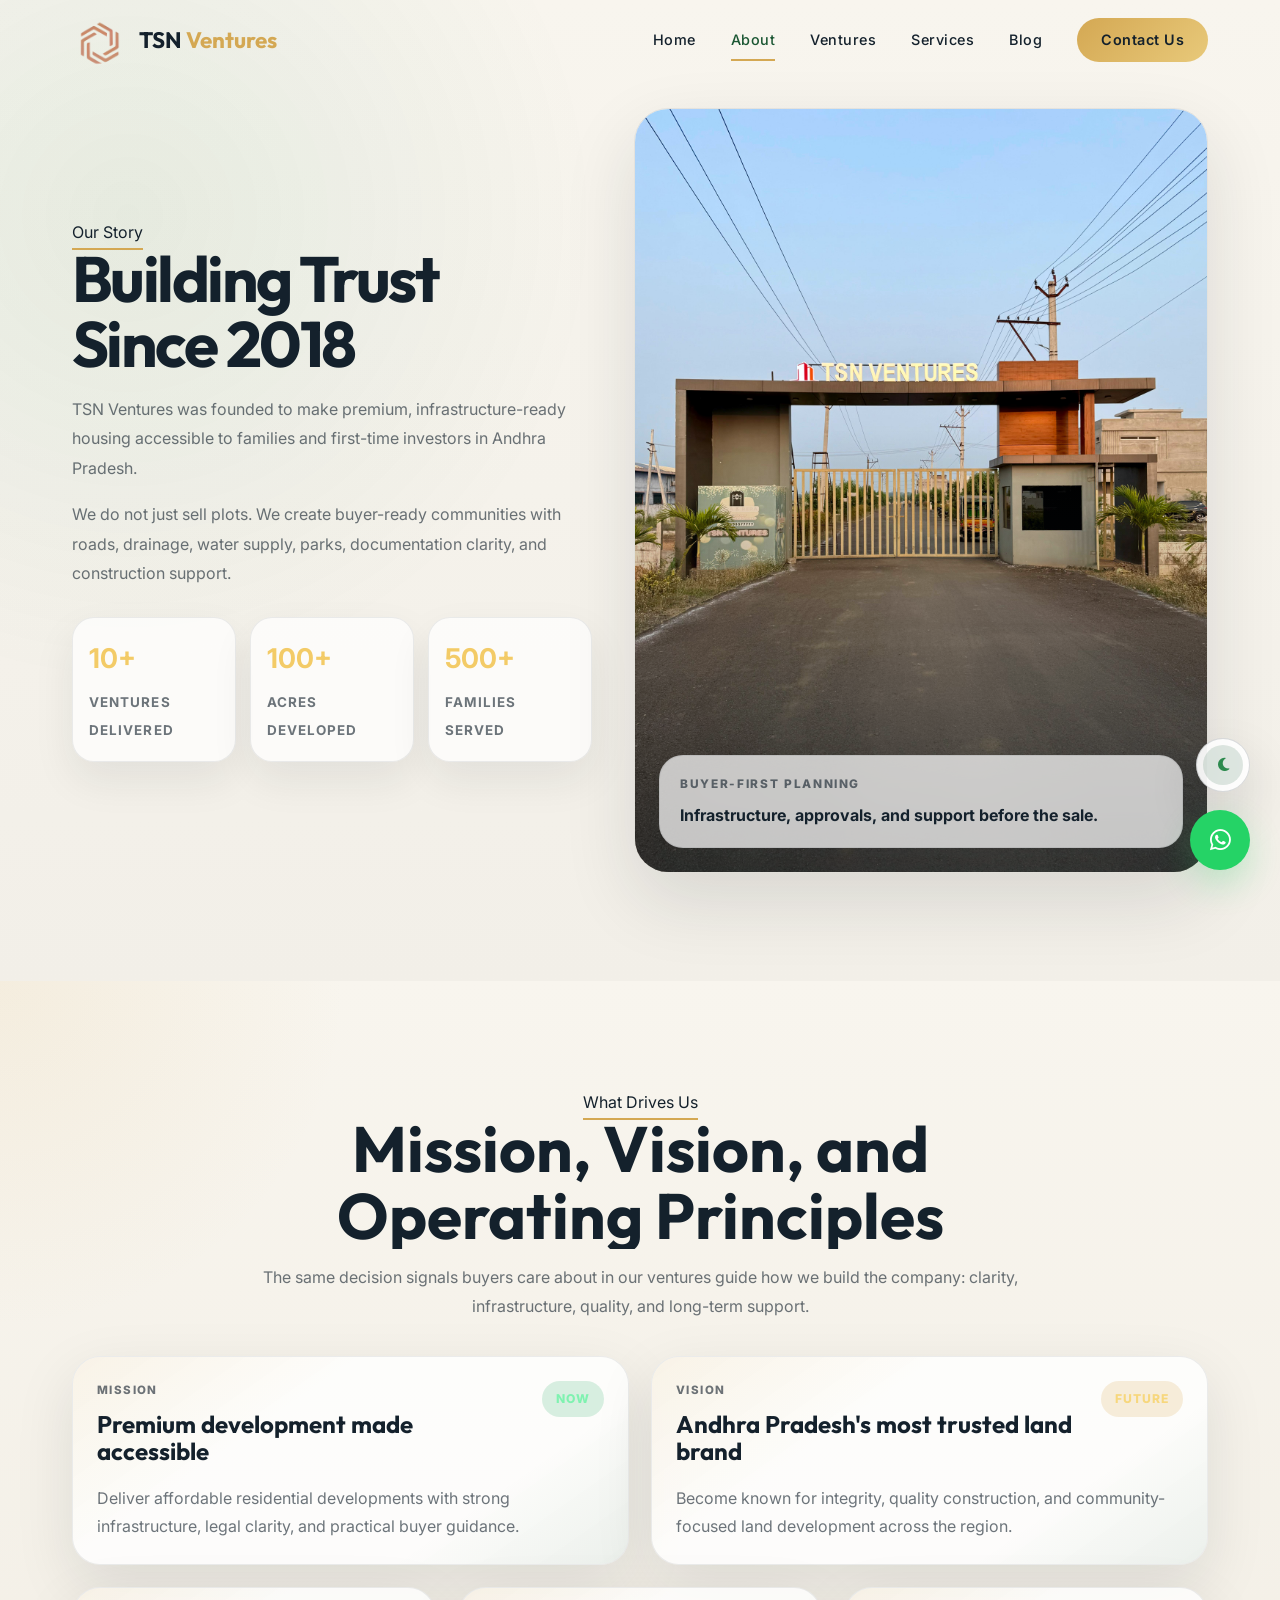
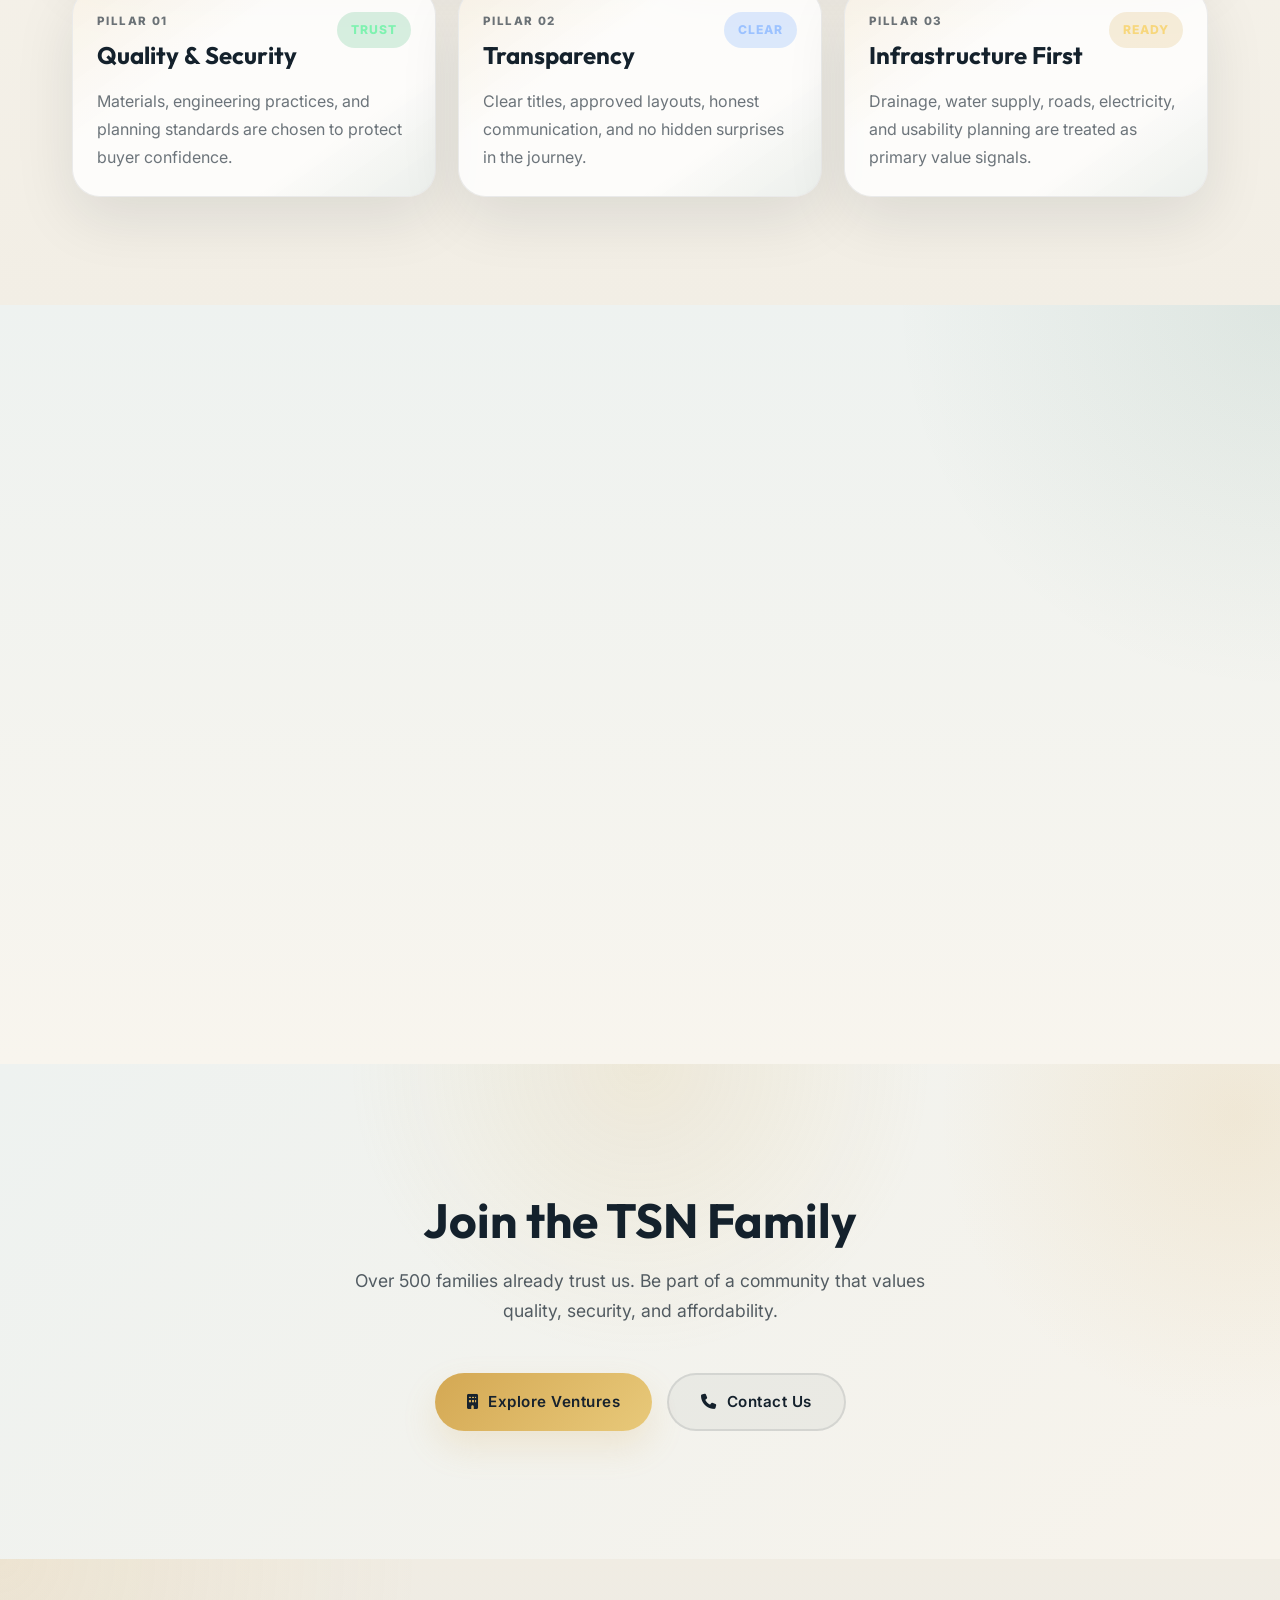
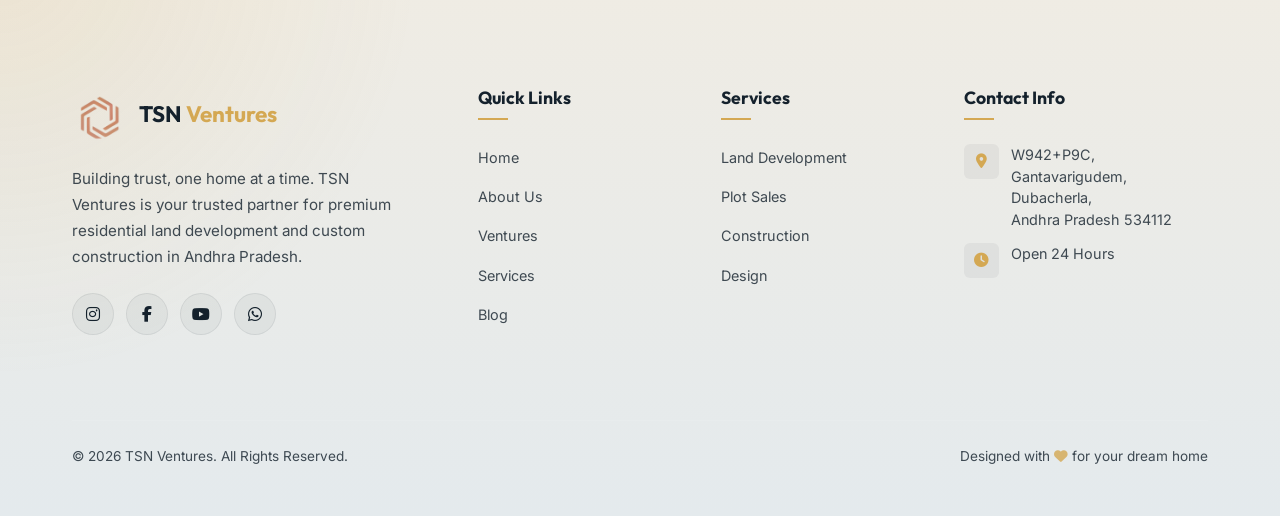
==== commit ed4613cd: "changes for animation" ====
--- a/about.html
+++ b/about.html
@@ -53,9 +53,9 @@
 
   <section class="inner-showcase">
     <div class="container inner-showcase__grid">
-      <div class="inner-showcase__copy reveal-left">
+      <div class="inner-showcase__copy reveal-left" data-animated-section data-motion-direction="left">
         <div class="section-label">Our Story</div>
-        <h2>Building Trust Since 2018</h2>
+        <h2 data-animated-heading>Building Trust Since 2018</h2>
         <p>TSN Ventures was founded to make premium, infrastructure-ready housing accessible to families and first-time investors in Andhra Pradesh.</p>
         <p>We do not just sell plots. We create buyer-ready communities with roads, drainage, water supply, parks, documentation clarity, and construction support.</p>
         <div class="inner-showcase__metrics">
@@ -64,50 +64,50 @@
           <div><strong>500+</strong><span>families served</span></div>
         </div>
       </div>
-      <div class="inner-showcase__media reveal-right">
+      <div class="inner-showcase__media reveal-right" data-animated-section data-motion-direction="right">
         <img src="assets/images/home-about-iconcity.jpeg" alt="TSN Ventures Development">
-        <div class="inner-showcase__float"><span>Buyer-first planning</span><strong>Infrastructure, approvals, and support before the sale.</strong></div>
+        <div class="inner-showcase__float" data-animated-card data-motion-direction="right" data-floating-element><span>Buyer-first planning</span><strong>Infrastructure, approvals, and support before the sale.</strong></div>
       </div>
     </div>
   </section>
 
   <section class="rdx-align-section">
     <div class="container">
-      <div class="rdx-align-head reveal">
+      <div class="rdx-align-head reveal" data-animated-section data-animate-children="children" data-child-animation="section" data-child-direction="up" data-stagger="100">
         <div class="section-label">What Drives Us</div>
-        <h2>Mission, Vision, and Operating Principles</h2>
+        <h2 data-animated-heading>Mission, Vision, and Operating Principles</h2>
         <p>The same decision signals buyers care about in our ventures guide how we build the company: clarity, infrastructure, quality, and long-term support.</p>
       </div>
       <div class="rdx-align-grid rdx-align-grid--two stagger-children">
-        <article class="rdx-align-card">
+        <article class="rdx-align-card" data-animated-card data-motion-direction="up">
           <div class="rdx-align-card__header"><div><span class="rdx-align-card__eyebrow">Mission</span><h3>Premium development made accessible</h3></div><span class="rdx-align-badge rdx-align-badge--green">Now</span></div>
           <p>Deliver affordable residential developments with strong infrastructure, legal clarity, and practical buyer guidance.</p>
         </article>
-        <article class="rdx-align-card">
+        <article class="rdx-align-card" data-animated-card data-motion-direction="up">
           <div class="rdx-align-card__header"><div><span class="rdx-align-card__eyebrow">Vision</span><h3>Andhra Pradesh's most trusted land brand</h3></div><span class="rdx-align-badge">Future</span></div>
           <p>Become known for integrity, quality construction, and community-focused land development across the region.</p>
         </article>
       </div>
       <div class="rdx-align-grid stagger-children" style="margin-top: 22px;">
-        <article class="rdx-align-card"><div class="rdx-align-card__header"><div><span class="rdx-align-card__eyebrow">Pillar 01</span><h3>Quality & Security</h3></div><span class="rdx-align-badge rdx-align-badge--green">Trust</span></div><p>Materials, engineering practices, and planning standards are chosen to protect buyer confidence.</p></article>
-        <article class="rdx-align-card"><div class="rdx-align-card__header"><div><span class="rdx-align-card__eyebrow">Pillar 02</span><h3>Transparency</h3></div><span class="rdx-align-badge rdx-align-badge--blue">Clear</span></div><p>Clear titles, approved layouts, honest communication, and no hidden surprises in the journey.</p></article>
-        <article class="rdx-align-card"><div class="rdx-align-card__header"><div><span class="rdx-align-card__eyebrow">Pillar 03</span><h3>Infrastructure First</h3></div><span class="rdx-align-badge">Ready</span></div><p>Drainage, water supply, roads, electricity, and usability planning are treated as primary value signals.</p></article>
+        <article class="rdx-align-card" data-animated-card data-motion-direction="up"><div class="rdx-align-card__header"><div><span class="rdx-align-card__eyebrow">Pillar 01</span><h3>Quality & Security</h3></div><span class="rdx-align-badge rdx-align-badge--green">Trust</span></div><p>Materials, engineering practices, and planning standards are chosen to protect buyer confidence.</p></article>
+        <article class="rdx-align-card" data-animated-card data-motion-direction="up"><div class="rdx-align-card__header"><div><span class="rdx-align-card__eyebrow">Pillar 02</span><h3>Transparency</h3></div><span class="rdx-align-badge rdx-align-badge--blue">Clear</span></div><p>Clear titles, approved layouts, honest communication, and no hidden surprises in the journey.</p></article>
+        <article class="rdx-align-card" data-animated-card data-motion-direction="up"><div class="rdx-align-card__header"><div><span class="rdx-align-card__eyebrow">Pillar 03</span><h3>Infrastructure First</h3></div><span class="rdx-align-badge">Ready</span></div><p>Drainage, water supply, roads, electricity, and usability planning are treated as primary value signals.</p></article>
       </div>
     </div>
   </section>
 
   <section class="rdx-align-section rdx-align-section--deep">
     <div class="container">
-      <div class="rdx-align-head reveal">
+      <div class="rdx-align-head reveal" data-animated-section data-animate-children="children" data-child-animation="section" data-child-direction="up" data-stagger="100">
         <div class="section-label">Our Journey</div>
-        <h2>Milestones That Built Buyer Confidence</h2>
+        <h2 data-animated-heading>Milestones That Built Buyer Confidence</h2>
         <p>From first layout to expanded construction support, every stage sharpened our focus on infrastructure-led communities.</p>
       </div>
       <div class="inner-timeline-grid stagger-children">
-        <article class="rdx-align-card"><span class="rdx-align-card__eyebrow">2018</span><h3>Company Founded</h3><p>TSN Ventures started with the goal of creating quality residential layouts in Andhra Pradesh.</p></article>
-        <article class="rdx-align-card"><span class="rdx-align-card__eyebrow">2019</span><h3>First Venture Launched</h3><p>Our first Gantavarigudem residential layout launched with 30+ plots and practical infrastructure.</p></article>
-        <article class="rdx-align-card"><span class="rdx-align-card__eyebrow">2020</span><h3>Construction Division Started</h3><p>Services expanded from land to contract construction for buyers who wanted end-to-end support.</p></article>
-        <article class="rdx-align-card"><span class="rdx-align-card__eyebrow">2024</span><h3>10th Venture Completed</h3><p>We crossed 100+ acres of developed land and strengthened our community-development playbook.</p></article>
+        <article class="rdx-align-card" data-animated-card data-motion-direction="up"><span class="rdx-align-card__eyebrow">2018</span><h3>Company Founded</h3><p>TSN Ventures started with the goal of creating quality residential layouts in Andhra Pradesh.</p></article>
+        <article class="rdx-align-card" data-animated-card data-motion-direction="up"><span class="rdx-align-card__eyebrow">2019</span><h3>First Venture Launched</h3><p>Our first Gantavarigudem residential layout launched with 30+ plots and practical infrastructure.</p></article>
+        <article class="rdx-align-card" data-animated-card data-motion-direction="up"><span class="rdx-align-card__eyebrow">2020</span><h3>Construction Division Started</h3><p>Services expanded from land to contract construction for buyers who wanted end-to-end support.</p></article>
+        <article class="rdx-align-card" data-animated-card data-motion-direction="up"><span class="rdx-align-card__eyebrow">2024</span><h3>10th Venture Completed</h3><p>We crossed 100+ acres of developed land and strengthened our community-development playbook.</p></article>
       </div>
     </div>
   </section>
@@ -115,8 +115,8 @@
   <!-- CTA BANNER -->
   <section class="cta-banner">
     <div class="container" style="position: relative; z-index: 2;">
-      <div class="reveal">
-        <h2>Join the TSN Family</h2>
+      <div class="reveal" data-animated-section data-animate-children="children" data-child-animation="section" data-child-direction="up" data-stagger="100">
+        <h2 data-animated-heading>Join the TSN Family</h2>
         <p>Over 500 families already trust us. Be part of a community that values quality, security, and affordability.</p>
         <div style="display: flex; gap: 15px; justify-content: center; flex-wrap: wrap; margin-top: 2rem;">
           <a href="ventures.html" class="btn btn-accent"><i class="fas fa-building"></i> Explore Ventures</a>
@@ -194,6 +194,7 @@
     <i class="fab fa-whatsapp"></i>
   </a>
 
+  <script src="js/animation-system.js"></script>
   <script src="js/main.js"></script>
 </body>
 </html>
--- a/css/style.css
+++ b/css/style.css
@@ -381,9 +381,9 @@
   display: flex;
   align-items: center;
   justify-content: center;
-  background: white;
-  border-radius: var(--radius-sm);
-  padding: 4px;
+  background: transparent;
+  border-radius: 0;
+  padding: 0;
 }
 
 .nav-logo .logo-icon img {
@@ -1080,81 +1080,6 @@
   margin-right: auto;
 }
 
-/* --- Blog Cards --- */
-.blog-card {
-  border-radius: var(--radius-lg);
-  overflow: hidden;
-  background: var(--white);
-  box-shadow: 0 4px 20px var(--shadow);
-  transition: var(--transition-smooth);
-}
-
-.blog-card:hover {
-  transform: translateY(-5px);
-  box-shadow: 0 15px 40px var(--shadow-lg);
-}
-
-.blog-card .blog-img {
-  height: 200px;
-  overflow: hidden;
-}
-
-.blog-card .blog-img img {
-  width: 100%;
-  height: 100%;
-  object-fit: cover;
-  transition: var(--transition-smooth);
-}
-
-.blog-card:hover .blog-img img {
-  transform: scale(1.05);
-}
-
-.blog-card .blog-content {
-  padding: var(--space-md);
-}
-
-.blog-card .blog-date {
-  font-size: 0.8rem;
-  color: var(--accent);
-  font-weight: 600;
-  letter-spacing: 1px;
-  text-transform: uppercase;
-  margin-bottom: 8px;
-}
-
-.blog-card .blog-content h3 {
-  font-size: 1.2rem;
-  margin-bottom: 8px;
-  color: var(--text);
-  transition: var(--transition-base);
-}
-
-.blog-card:hover .blog-content h3 {
-  color: var(--primary);
-}
-
-.blog-card .blog-content p {
-  font-size: 0.9rem;
-  color: var(--text-light);
-}
-
-.blog-card .read-more {
-  display: inline-flex;
-  align-items: center;
-  gap: 6px;
-  color: var(--primary);
-  font-weight: 600;
-  font-size: 0.9rem;
-  margin-top: var(--space-sm);
-  transition: var(--transition-base);
-}
-
-.blog-card .read-more:hover {
-  gap: 12px;
-  color: var(--accent);
-}
-
 /* --- Footer --- */
 .footer {
   background: var(--dark);
@@ -1182,9 +1107,9 @@
   display: flex;
   align-items: center;
   justify-content: center;
-  background: white;
-  border-radius: var(--radius-sm);
-  padding: 4px;
+  background: transparent;
+  border-radius: 0;
+  padding: 0;
 }
 
 .footer-about .footer-logo .logo-icon img {
@@ -3759,6 +3684,42 @@
   color: #f3cb67;
 }
 
+.blog-post-card {
+  display: flex;
+  flex-direction: column;
+  scroll-margin-top: calc(var(--nav-height) + 24px);
+}
+
+.blog-post-card .rdx-align-card__media {
+  height: 220px;
+}
+
+.blog-post-card__body {
+  display: flex;
+  flex: 1;
+  flex-direction: column;
+}
+
+.blog-post-card__title {
+  font-size: clamp(1.55rem, 1.9vw, 1.95rem);
+  line-height: 1.08;
+}
+
+.blog-post-card__excerpt {
+  margin: 0;
+  color: var(--text-muted);
+  line-height: 1.8;
+  font-size: 0.98rem;
+  display: -webkit-box;
+  -webkit-box-orient: vertical;
+  -webkit-line-clamp: 4;
+  overflow: hidden;
+}
+
+.blog-post-card__footer {
+  margin-top: auto;
+}
+
 .tsn-inner-premium {
   background: #0a151c;
 }
@@ -3998,6 +3959,14 @@
     padding: 124px 0 56px;
   }
 
+  .blog-post-card .rdx-align-card__media {
+    height: 200px;
+  }
+
+  .blog-post-card__title {
+    font-size: clamp(1.35rem, 5vw, 1.65rem);
+  }
+
   .inner-showcase {
     padding: 76px 0;
   }
@@ -4038,8 +4007,8 @@
 
 .nav-logo .logo-icon,
 .footer-about .footer-logo .logo-icon {
-  background: rgba(255,255,255,0.94);
-  box-shadow: 0 12px 30px rgba(15,25,35,0.12);
+  background: transparent;
+  box-shadow: none;
 }
 
 .nav-logo .logo-text,
--- a/css/animations.css
+++ b/css/animations.css
@@ -938,3 +938,218 @@
   50% { transform: translate3d(-12px, 8px, 0); }
   100% { transform: translate3d(0, 0, 0); }
 }
+
+/* ========================================
+   TSN Ventures — Shared Motion Runtime
+   Reusable primitives for the static site
+   ======================================== */
+
+:root {
+  --tsn-ease-out: cubic-bezier(0.22, 1, 0.36, 1);
+  --tsn-ease-smooth: cubic-bezier(0.4, 0, 0.2, 1);
+  --tsn-card-glow-dark: 0 18px 44px rgba(0, 0, 0, 0.24), 0 0 0 1px rgba(244, 202, 88, 0.1);
+  --tsn-card-glow-light: 0 18px 44px rgba(20, 33, 44, 0.12), 0 0 0 1px rgba(212, 168, 83, 0.18);
+  --tsn-button-glow-dark: 0 18px 40px rgba(212, 168, 83, 0.16);
+  --tsn-button-glow-light: 0 14px 32px rgba(212, 168, 83, 0.18);
+}
+
+[data-animated-section],
+[data-animated-card],
+.tsn-motion-target {
+  --tsn-translate-x: 0px;
+  --tsn-translate-y: var(--tsn-motion-distance, 28px);
+  --tsn-scale: 1;
+  opacity: 0;
+  visibility: hidden;
+  transform: translate3d(var(--tsn-translate-x), var(--tsn-translate-y), 0) scale(var(--tsn-scale));
+  transition:
+    opacity var(--tsn-motion-duration, 860ms) var(--tsn-motion-easing, var(--tsn-ease-out)),
+    transform var(--tsn-motion-duration, 860ms) var(--tsn-motion-easing, var(--tsn-ease-out)),
+    box-shadow 320ms var(--tsn-ease-smooth),
+    border-color 320ms var(--tsn-ease-smooth);
+  transition-delay: var(--tsn-motion-delay, 0ms);
+  will-change: opacity, transform;
+}
+
+[data-motion-direction="left"] {
+  --tsn-translate-x: calc(var(--tsn-motion-distance, 28px) * -1);
+  --tsn-translate-y: 8px;
+}
+
+[data-motion-direction="right"] {
+  --tsn-translate-x: var(--tsn-motion-distance, 28px);
+  --tsn-translate-y: 8px;
+}
+
+[data-motion-direction="down"] {
+  --tsn-translate-y: calc(var(--tsn-motion-distance, 28px) * -1);
+}
+
+[data-motion-direction="scale"] {
+  --tsn-translate-y: 14px;
+  --tsn-scale: 0.95;
+}
+
+.tsn-motion-visible {
+  opacity: 1;
+  visibility: visible;
+  transform: translate3d(0, 0, 0) scale(1);
+}
+
+.tsn-motion-heading {
+  opacity: 1;
+  visibility: visible;
+  transform: none;
+}
+
+.tsn-animated-heading__line {
+  display: block;
+  overflow: hidden;
+}
+
+.tsn-animated-heading__line-inner {
+  display: block;
+  opacity: 0;
+  transform: translate3d(var(--tsn-line-x, -24px), var(--tsn-line-y, 18px), 0);
+  transition:
+    opacity var(--tsn-motion-duration, 980ms) var(--tsn-motion-easing, var(--tsn-ease-out)),
+    transform var(--tsn-motion-duration, 980ms) var(--tsn-motion-easing, var(--tsn-ease-out));
+  transition-delay: calc(var(--tsn-motion-delay, 0ms) + var(--tsn-line-delay, 0ms));
+  will-change: opacity, transform;
+}
+
+.tsn-motion-visible .tsn-animated-heading__line-inner {
+  opacity: 1;
+  transform: translate3d(0, 0, 0);
+}
+
+.tsn-floating-element {
+  animation: tsnFloatingDrift var(--tsn-floating-duration, 5200ms) ease-in-out infinite;
+  animation-delay: var(--tsn-floating-delay, 0ms);
+  will-change: transform, opacity;
+}
+
+.tsn-floating-static {
+  animation: none !important;
+}
+
+.tsn-particle-background {
+  position: absolute;
+  inset: 0;
+  z-index: 1;
+  width: 100%;
+  height: 100%;
+  pointer-events: none;
+  opacity: 0.72;
+}
+
+[data-particle-background] {
+  position: relative;
+  isolation: isolate;
+}
+
+.tsn-home-redesign .home-rdx-title span {
+  background-image: linear-gradient(120deg, #f8d77f 0%, #fff0b7 28%, #f4ca58 58%, #a1d6ff 100%);
+  background-size: 220% 100%;
+  background-position: 0 50%;
+  -webkit-background-clip: text;
+  background-clip: text;
+  color: transparent;
+  animation: tsnGradientShift 9s ease-in-out infinite;
+  text-shadow: none;
+}
+
+.tsn-home-redesign .home-rdx-actions .home-rdx-btn,
+.ventures-rdx-showcase__actions .btn,
+.ventures-rdx-cta__actions .btn,
+.home-rdx-feature-row__actions .btn,
+.ventures-rdx-feature-row__actions .btn,
+.home-rdx-cta__actions .btn,
+.venture-rdx-enquiry-actions .btn,
+.venture-rdx-hero__actions .btn,
+.services-feature-row__actions .btn,
+.cta-banner .btn,
+.theme-switch,
+.btn {
+  transition:
+    transform 320ms var(--tsn-ease-smooth),
+    box-shadow 320ms var(--tsn-ease-smooth),
+    border-color 320ms var(--tsn-ease-smooth),
+    background-color 320ms var(--tsn-ease-smooth),
+    color 320ms var(--tsn-ease-smooth);
+}
+
+@media (hover: hover) and (pointer: fine) {
+  .btn:hover,
+  .theme-switch:hover {
+    transform: translateY(-2px);
+  }
+
+  html[data-theme="dark"] .btn:hover,
+  html[data-theme="dark"] .theme-switch:hover {
+    box-shadow: var(--tsn-button-glow-dark);
+  }
+
+  html[data-theme="light"] .btn:hover,
+  html[data-theme="light"] .theme-switch:hover {
+    box-shadow: var(--tsn-button-glow-light);
+  }
+
+  [data-animated-card]:hover,
+  .tsn-motion-card:hover {
+    transform: translate3d(0, -8px, 0) scale(1.01);
+  }
+
+  html[data-theme="dark"] [data-animated-card]:hover,
+  html[data-theme="dark"] .tsn-motion-card:hover {
+    box-shadow: var(--tsn-card-glow-dark);
+    border-color: rgba(244, 202, 88, 0.18);
+  }
+
+  html[data-theme="light"] [data-animated-card]:hover,
+  html[data-theme="light"] .tsn-motion-card:hover {
+    box-shadow: var(--tsn-card-glow-light);
+    border-color: rgba(212, 168, 83, 0.2);
+  }
+}
+
+@keyframes tsnFloatingDrift {
+  0%, 100% {
+    transform: translate3d(0, 0, 0);
+    opacity: 0.9;
+  }
+  50% {
+    transform: translate3d(0, -10px, 0);
+    opacity: 1;
+  }
+}
+
+@keyframes tsnGradientShift {
+  0%, 100% {
+    background-position: 0% 50%;
+  }
+  50% {
+    background-position: 100% 50%;
+  }
+}
+
+@media (prefers-reduced-motion: reduce) {
+  [data-animated-section],
+  [data-animated-card],
+  .tsn-motion-target,
+  .tsn-animated-heading__line-inner {
+    opacity: 1 !important;
+    visibility: visible !important;
+    transform: none !important;
+    transition: none !important;
+  }
+
+  .tsn-floating-element,
+  .tsn-home-redesign .home-rdx-title span {
+    animation: none !important;
+  }
+
+  .tsn-particle-background {
+    display: none !important;
+  }
+}
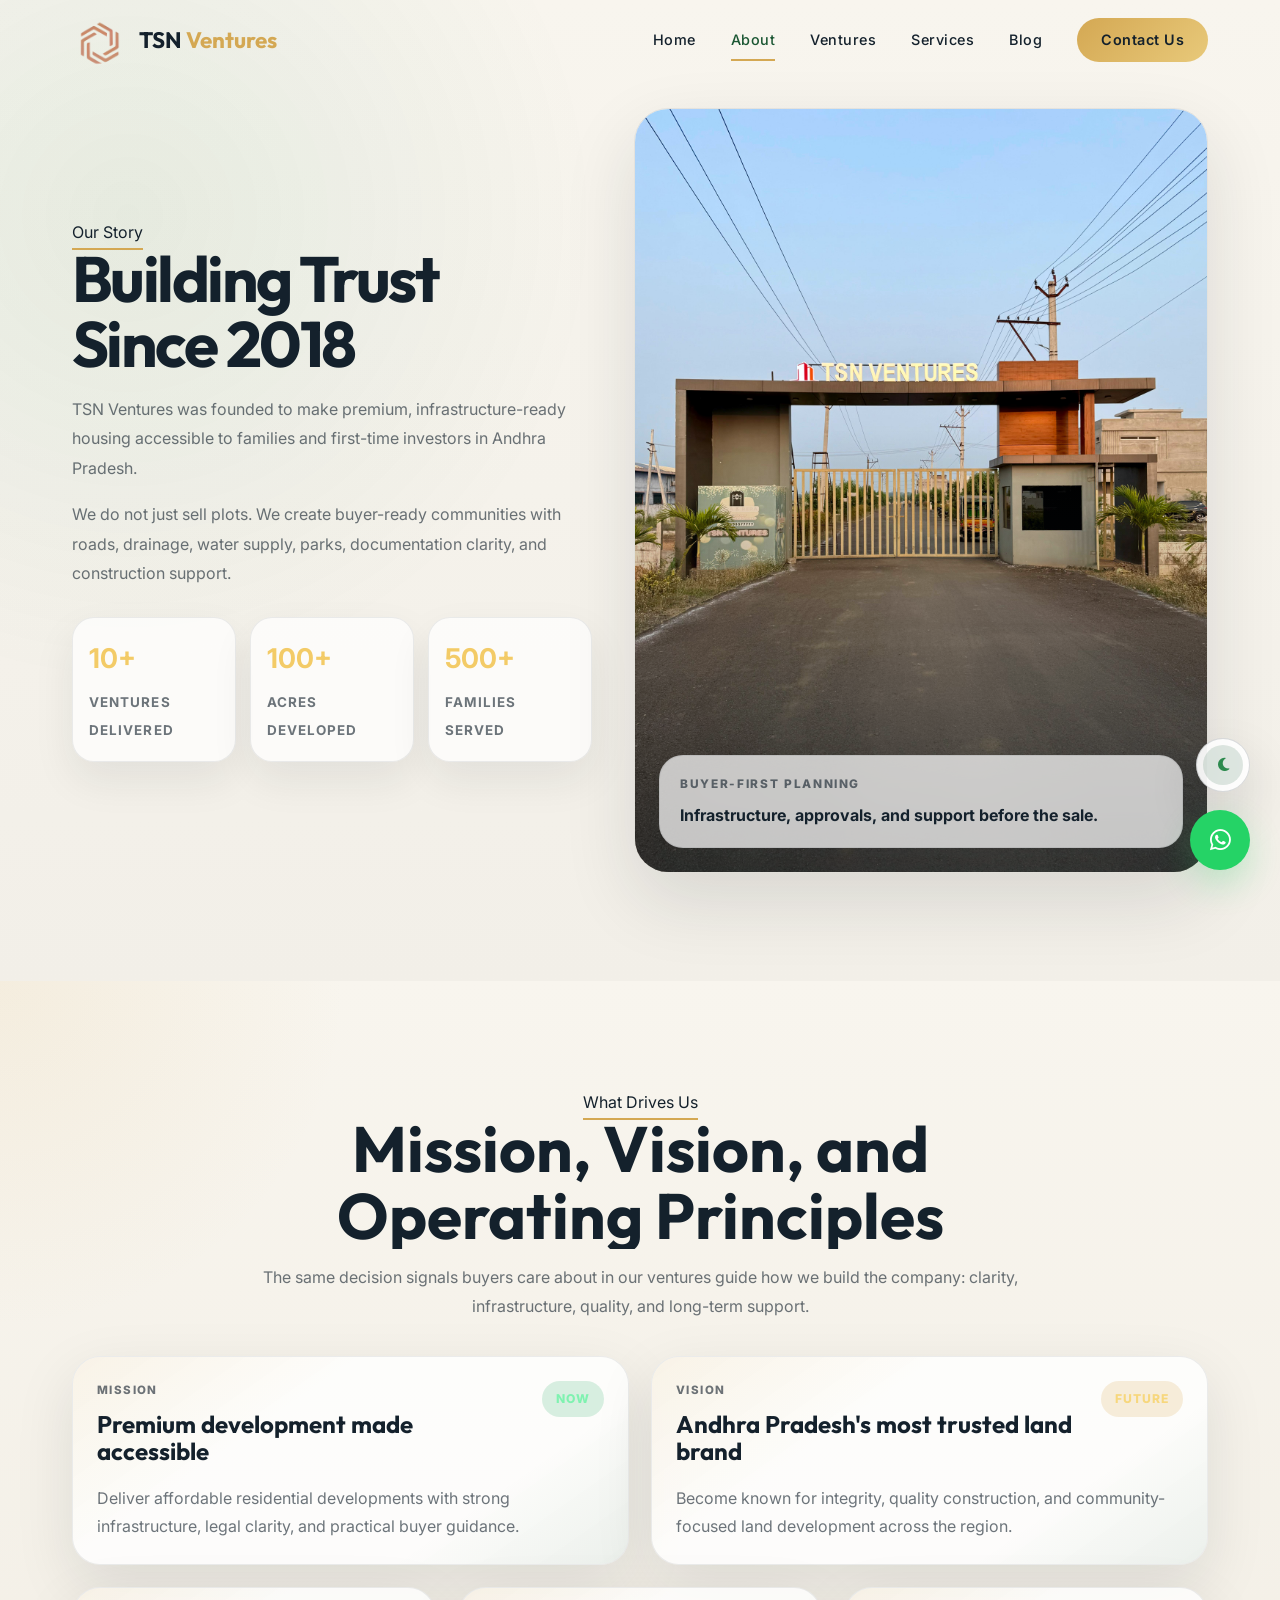
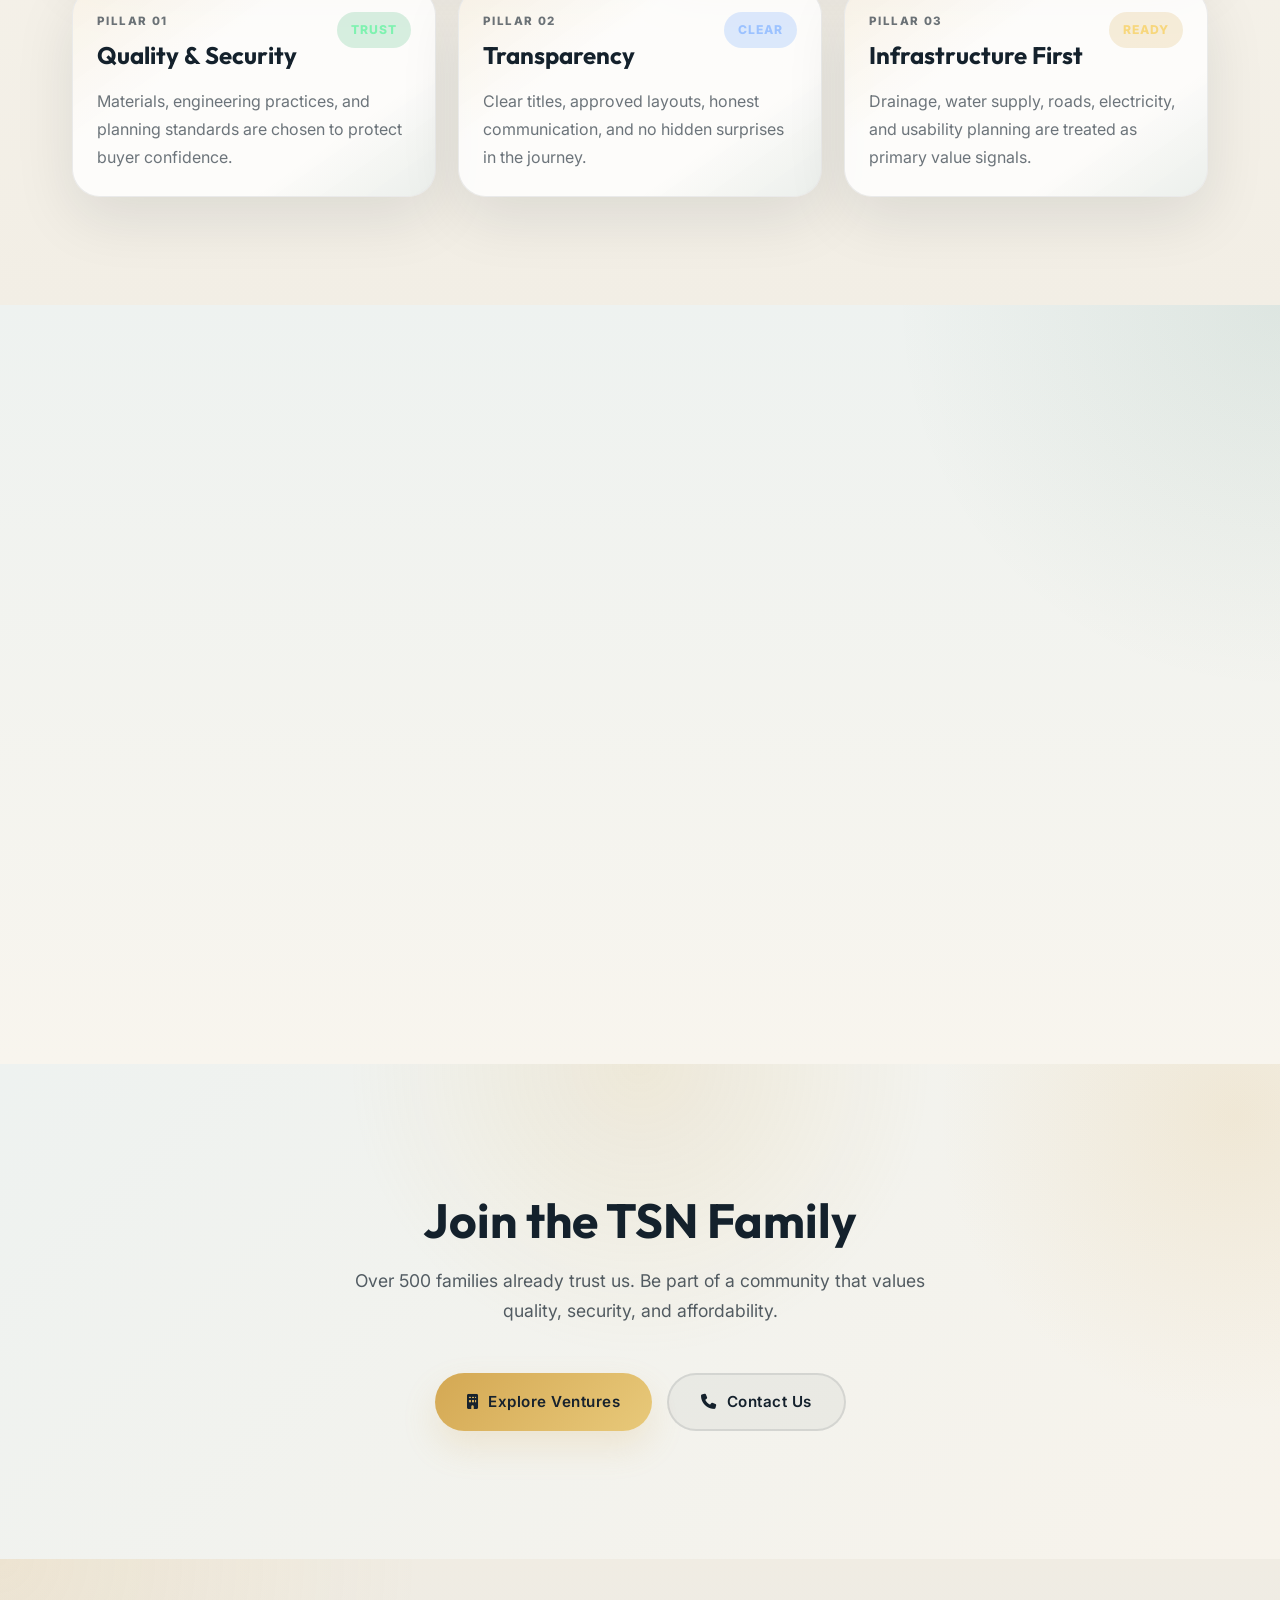
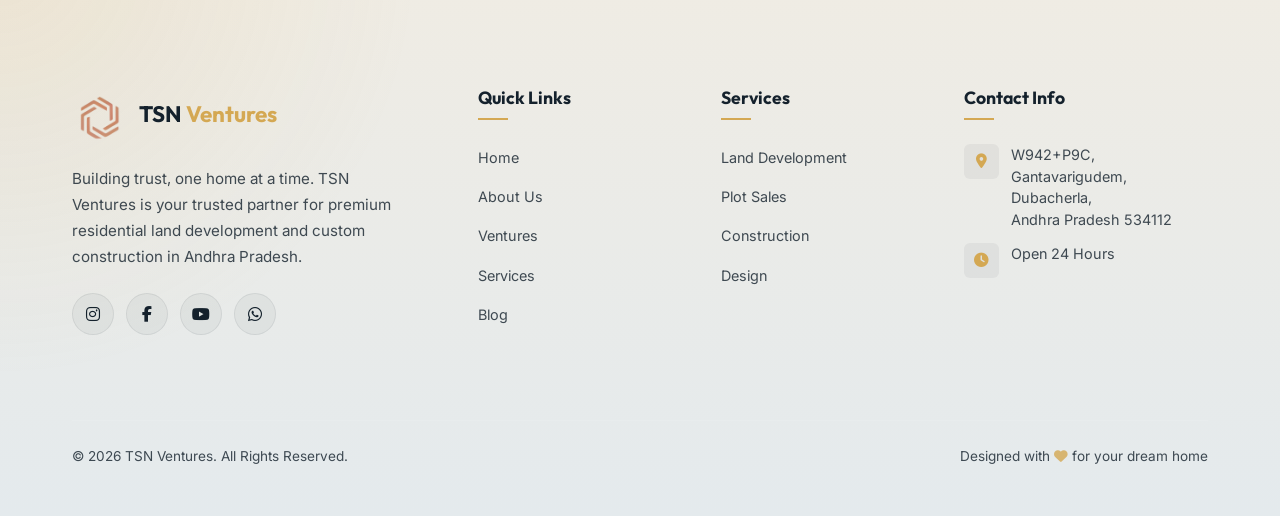
==== commit 48f657ec: "changes for hero banner video" ====
--- a/about.html
+++ b/about.html
@@ -29,6 +29,20 @@
   <link rel="stylesheet" href="https://cdnjs.cloudflare.com/ajax/libs/font-awesome/6.5.1/css/all.min.css">
 </head>
 <body class="tsn-inner-premium">
+  <div class="preloader">
+    <div class="preloader-shell" aria-live="polite" aria-label="Loading TSN Ventures">
+      <div class="preloader-brand-mark">
+        <div class="preloader-brand-glow"></div>
+        <div class="preloader-logo">
+          <img src="assets/images/logo.png" alt="TSN Ventures logo">
+        </div>
+      </div>
+      <div class="preloader-wordmark">
+        <span class="preloader-wordmark__tsn">TSN</span>
+        <span class="preloader-wordmark__ventures">Ventures</span>
+      </div>
+    </div>
+  </div>
 
   <!-- NAVBAR -->
   <nav class="navbar scrolled" id="navbar">
--- a/css/style.css
+++ b/css/style.css
@@ -146,6 +146,7 @@
 html {
   scroll-behavior: smooth;
   font-size: 16px;
+  overflow-x: clip;
 }
 
 body {
@@ -1437,12 +1438,12 @@
 .lightbox-overlay {
   position: fixed;
   inset: 0;
-  background: rgba(0,0,0,0.92);
+  background: rgba(0,0,0,0.84);
   z-index: 10000;
   display: none;
   align-items: center;
   justify-content: center;
-  padding: var(--space-lg);
+  padding: 16px;
 }
 
 .lightbox-overlay.active {
@@ -1450,23 +1451,65 @@
 }
 
 .lightbox-content {
-  max-width: 900px;
   width: 100%;
+  max-width: 1280px;
   position: relative;
+  display: flex;
+  align-items: center;
+  justify-content: center;
 }
 
 .lightbox-content img {
-  width: 100%;
-  border-radius: var(--radius-md);
+  max-width: 90vw;
+  max-height: 85vh;
+  width: auto;
+  height: auto;
+  object-fit: contain;
+  border-radius: 20px;
+  box-shadow: 0 20px 60px rgba(0,0,0,0.28);
+}
+
+.lightbox-figure {
+  margin: 0;
+  display: flex;
+  flex-direction: column;
+  align-items: center;
+  gap: 14px;
+}
+
+.lightbox-meta {
+  display: flex;
+  justify-content: center;
+}
+
+.lightbox-counter {
+  display: inline-flex;
+  align-items: center;
+  min-height: 34px;
+  padding: 0 14px;
+  border-radius: 999px;
+  background: rgba(255,255,255,0.12);
+  border: 1px solid rgba(255,255,255,0.14);
+  color: var(--white);
+  font-size: 0.82rem;
+  font-weight: 600;
+  letter-spacing: 0.08em;
 }
 
 .lightbox-close {
-  position: absolute;
-  top: -50px;
-  right: 0;
-  background: none;
+  position: fixed;
+  top: 18px;
+  right: 18px;
+  width: 46px;
+  height: 46px;
+  display: flex;
+  align-items: center;
+  justify-content: center;
+  border: 0;
+  border-radius: 999px;
+  background: rgba(255,255,255,0.12);
   color: var(--white);
-  font-size: 2rem;
+  font-size: 1.8rem;
   cursor: pointer;
   transition: var(--transition-base);
 }
@@ -1477,10 +1520,11 @@
 }
 
 .lightbox-nav {
-  position: absolute;
+  position: fixed;
   top: 50%;
   transform: translateY(-50%);
   background: rgba(255,255,255,0.1);
+  border: 0;
   color: var(--white);
   width: 50px;
   height: 50px;
@@ -1499,11 +1543,36 @@
 }
 
 .lightbox-prev {
-  left: -70px;
+  left: 18px;
 }
 
 .lightbox-next {
-  right: -70px;
+  right: 18px;
+}
+
+.lightbox-nav[hidden] {
+  display: none;
+}
+
+@media (max-width: 768px) {
+  .lightbox-nav {
+    width: 44px;
+    height: 44px;
+    font-size: 1rem;
+  }
+
+  .lightbox-prev {
+    left: 12px;
+  }
+
+  .lightbox-next {
+    right: 12px;
+  }
+
+  .lightbox-close {
+    top: 12px;
+    right: 12px;
+  }
 }
 
 /* --- WhatsApp Button --- */
@@ -1764,7 +1833,7 @@
     position: fixed;
     top: 0;
     right: 0;
-    width: 80%;
+    width: min(80vw, 350px);
     max-width: 350px;
     height: 100vh;
     background: var(--dark);
@@ -1772,13 +1841,18 @@
     justify-content: center;
     gap: 25px;
     transform: translateX(100%);
+    visibility: hidden;
+    pointer-events: none;
     transition: var(--transition-smooth);
     z-index: 1000;
     box-shadow: -5px 0 30px rgba(0,0,0,0.3);
+    overflow-x: clip;
   }
 
   .nav-links.open {
     transform: translateX(0);
+    visibility: visible;
+    pointer-events: auto;
   }
 
   html[data-theme="light"] .nav-links {
--- a/css/animations.css
+++ b/css/animations.css
@@ -16,23 +16,58 @@
 .preloader {
   position: fixed;
   inset: 0;
-  background: var(--dark);
+  background: #0d1922;
   z-index: 999999;
   display: flex;
   align-items: center;
   justify-content: center;
-  transition: opacity 0.6s var(--ease-out-expo), visibility 0.6s;
+  transition: opacity 0.5s var(--ease-smooth), visibility 0.5s var(--ease-smooth);
+  overflow: hidden;
 }
 
 .preloader.hidden {
   opacity: 0;
   visibility: hidden;
+  pointer-events: none;
+}
+
+.preloader-shell {
+  position: relative;
+  display: flex;
+  align-items: center;
+  gap: 22px;
+  padding: 28px 34px;
+  text-align: center;
+}
+
+.preloader-brand-mark {
+  position: relative;
+  width: 88px;
+  height: 88px;
+  display: flex;
+  align-items: center;
+  justify-content: center;
+}
+
+.preloader-brand-glow {
+  position: absolute;
+  inset: 10px;
+  border-radius: 50%;
+  background: rgba(231, 185, 87, 0.18);
+  filter: blur(24px);
+  pointer-events: none;
 }
 
 .preloader-logo {
-  width: 80px;
-  height: 80px;
-  animation: preloaderPulse 1.2s ease-in-out infinite;
+  position: relative;
+  z-index: 1;
+  width: 88px;
+  height: 88px;
+  display: flex;
+  align-items: center;
+  justify-content: center;
+  animation: logoSmoothRotate 3.2s linear infinite;
+  will-change: transform;
 }
 
 .preloader-logo img {
@@ -41,9 +76,70 @@
   object-fit: contain;
 }
 
-@keyframes preloaderPulse {
-  0%, 100% { transform: scale(1); opacity: 0.7; }
-  50% { transform: scale(1.15); opacity: 1; }
+.preloader-wordmark {
+  display: flex;
+  align-items: baseline;
+  gap: 10px;
+  font-family: var(--font-heading, 'Outfit', sans-serif);
+  font-size: clamp(2rem, 4vw, 3.6rem);
+  font-weight: 700;
+  line-height: 1;
+  letter-spacing: -0.03em;
+  animation: preloaderTextFade 0.8s var(--ease-out-expo) both;
+}
+
+.preloader-wordmark__tsn {
+  color: #ffffff;
+}
+
+.preloader-wordmark__ventures {
+  color: #e7b957;
+}
+
+body.loaded > :not(.preloader) {
+  animation: pageContentReveal 0.5s var(--ease-out-expo) both;
+}
+
+@keyframes logoSmoothRotate {
+  from { transform: rotate(0deg); }
+  to { transform: rotate(360deg); }
+}
+
+@keyframes preloaderTextFade {
+  from {
+    opacity: 0;
+    transform: translateY(8px);
+  }
+  to {
+    opacity: 1;
+    transform: translateY(0);
+  }
+}
+
+@keyframes pageContentReveal {
+  from { opacity: 0; }
+  to { opacity: 1; }
+}
+
+@media (max-width: 640px) {
+  .preloader-shell {
+    flex-direction: column;
+    gap: 18px;
+    padding: 24px;
+  }
+
+  .preloader-brand-mark,
+  .preloader-logo {
+    width: 76px;
+    height: 76px;
+  }
+
+  .preloader-wordmark {
+    flex-direction: column;
+    align-items: center;
+    gap: 4px;
+    font-size: clamp(1.9rem, 9vw, 2.5rem);
+  }
 }
 
 /* ---- Floating Particles (refined) ---- */
@@ -581,6 +677,22 @@
     animation-iteration-count: 1 !important;
     transition-duration: 0.01ms !important;
     scroll-behavior: auto !important;
+  }
+
+  .preloader,
+  .preloader.hidden {
+    transition-duration: 0.35s !important;
+  }
+
+  .preloader-logo,
+  .preloader-wordmark,
+  body.loaded > :not(.preloader) {
+    animation: none !important;
+  }
+
+  .preloader-wordmark,
+  body.loaded > :not(.preloader) {
+    transition: opacity 0.35s ease !important;
   }
 }
 
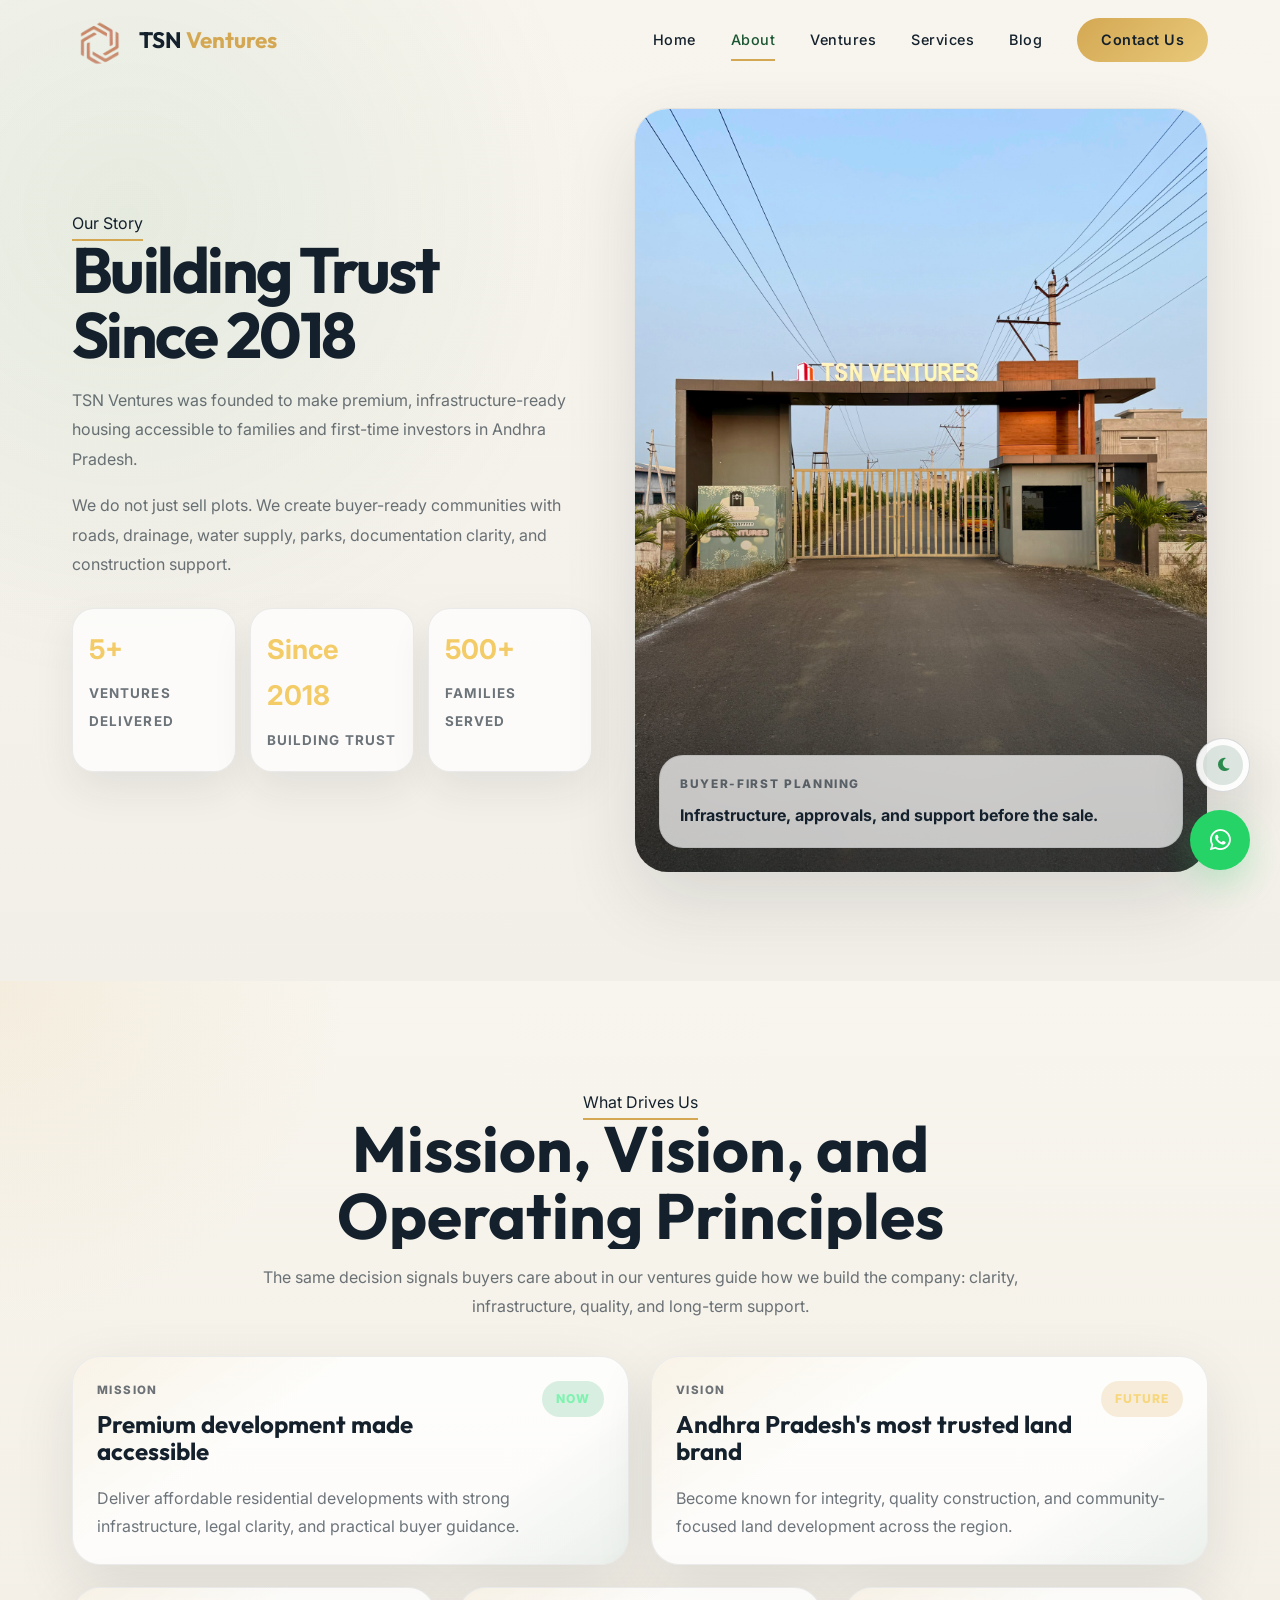
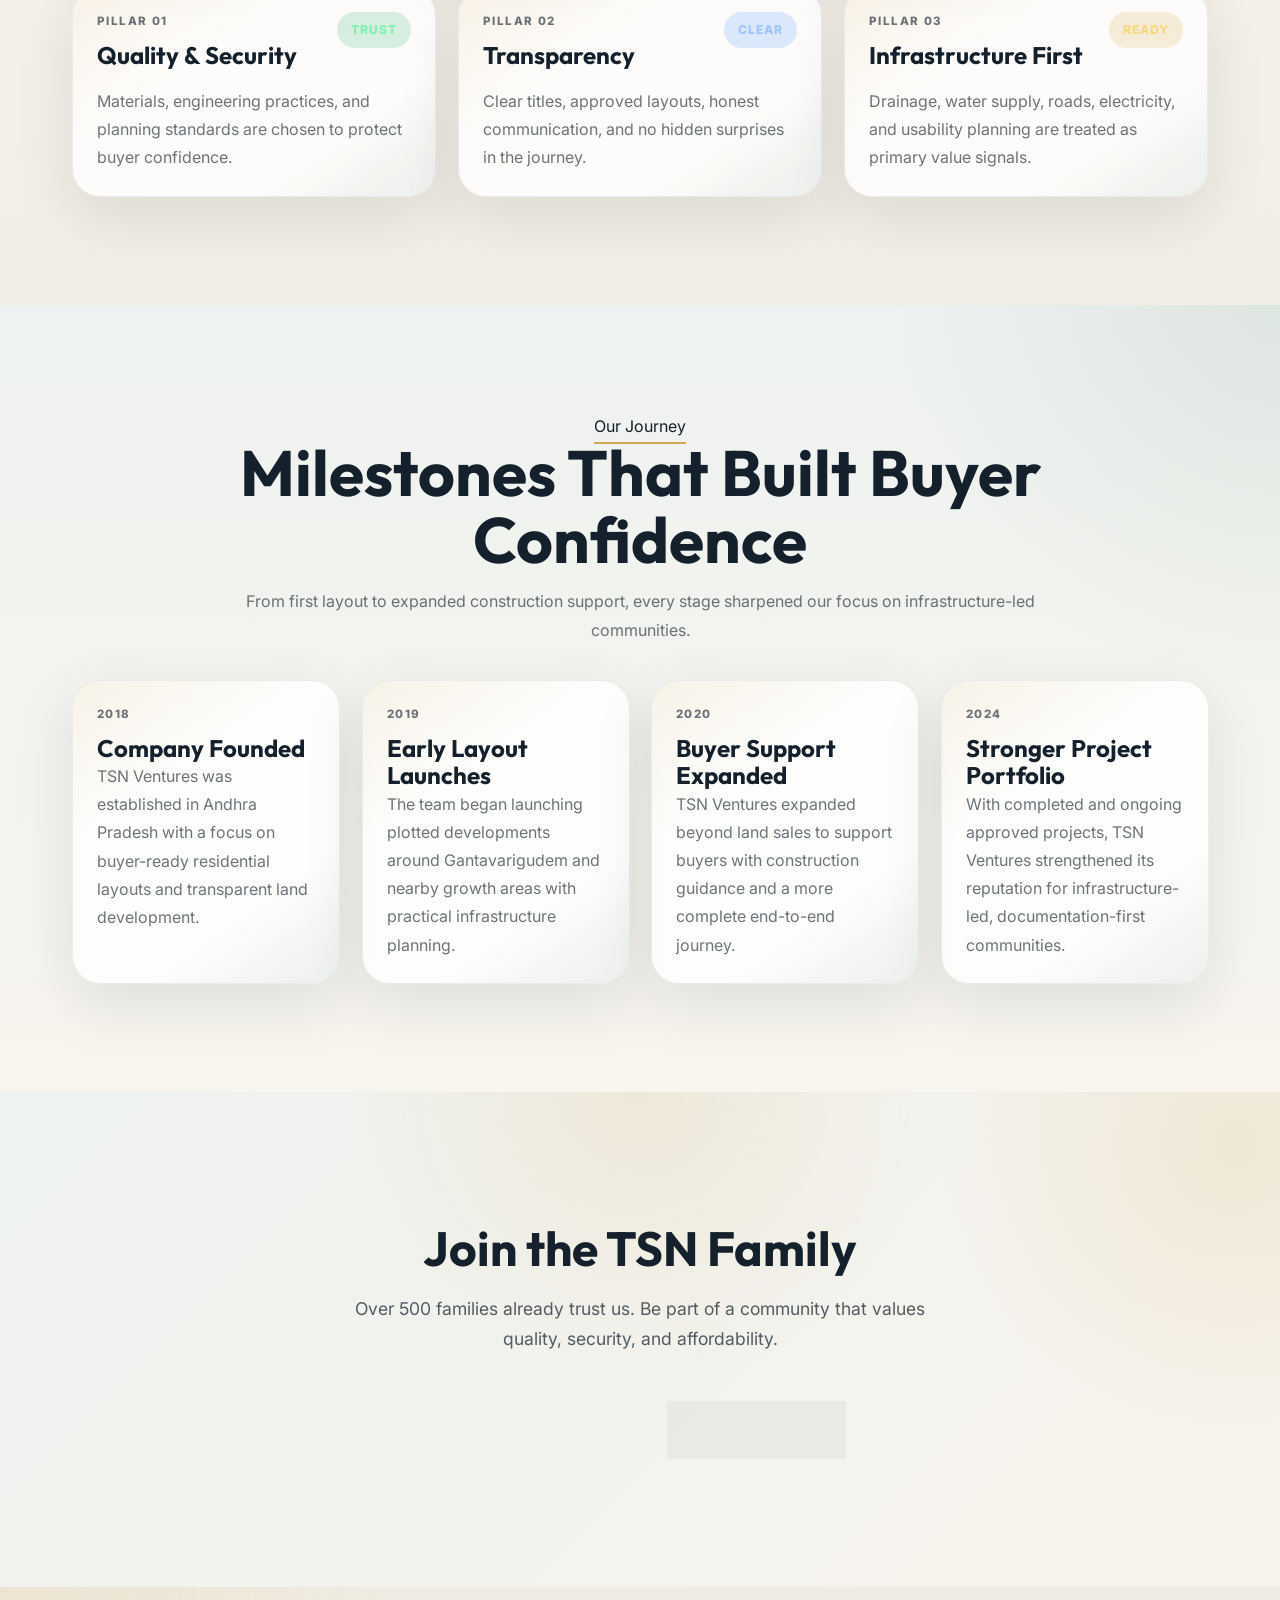
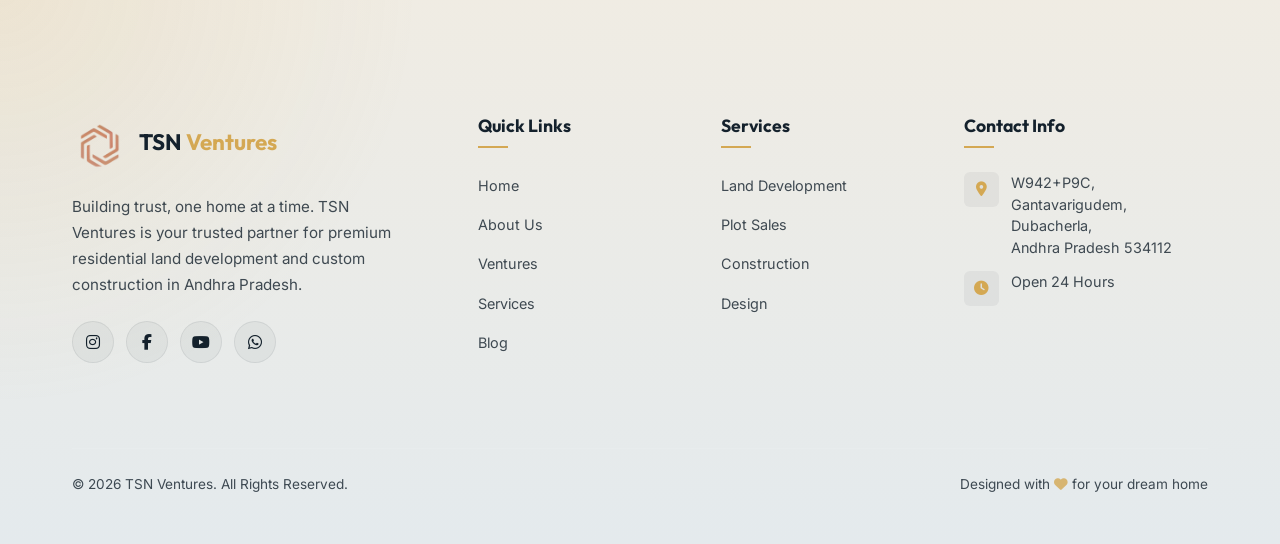
==== commit 3e627952: "changes for the bugs" ====
--- a/about.html
+++ b/about.html
@@ -73,8 +73,8 @@
         <p>TSN Ventures was founded to make premium, infrastructure-ready housing accessible to families and first-time investors in Andhra Pradesh.</p>
         <p>We do not just sell plots. We create buyer-ready communities with roads, drainage, water supply, parks, documentation clarity, and construction support.</p>
         <div class="inner-showcase__metrics">
-          <div><strong>10+</strong><span>ventures delivered</span></div>
-          <div><strong>100+</strong><span>acres developed</span></div>
+          <div><strong>5+</strong><span>ventures delivered</span></div>
+          <div><strong>Since 2018</strong><span>building trust</span></div>
           <div><strong>500+</strong><span>families served</span></div>
         </div>
       </div>
@@ -118,10 +118,10 @@
         <p>From first layout to expanded construction support, every stage sharpened our focus on infrastructure-led communities.</p>
       </div>
       <div class="inner-timeline-grid stagger-children">
-        <article class="rdx-align-card" data-animated-card data-motion-direction="up"><span class="rdx-align-card__eyebrow">2018</span><h3>Company Founded</h3><p>TSN Ventures started with the goal of creating quality residential layouts in Andhra Pradesh.</p></article>
-        <article class="rdx-align-card" data-animated-card data-motion-direction="up"><span class="rdx-align-card__eyebrow">2019</span><h3>First Venture Launched</h3><p>Our first Gantavarigudem residential layout launched with 30+ plots and practical infrastructure.</p></article>
-        <article class="rdx-align-card" data-animated-card data-motion-direction="up"><span class="rdx-align-card__eyebrow">2020</span><h3>Construction Division Started</h3><p>Services expanded from land to contract construction for buyers who wanted end-to-end support.</p></article>
-        <article class="rdx-align-card" data-animated-card data-motion-direction="up"><span class="rdx-align-card__eyebrow">2024</span><h3>10th Venture Completed</h3><p>We crossed 100+ acres of developed land and strengthened our community-development playbook.</p></article>
+        <article class="rdx-align-card" data-animated-card data-motion-direction="up"><span class="rdx-align-card__eyebrow">2018</span><h3>Company Founded</h3><p>TSN Ventures was established in Andhra Pradesh with a focus on buyer-ready residential layouts and transparent land development.</p></article>
+        <article class="rdx-align-card" data-animated-card data-motion-direction="up"><span class="rdx-align-card__eyebrow">2019</span><h3>Early Layout Launches</h3><p>The team began launching plotted developments around Gantavarigudem and nearby growth areas with practical infrastructure planning.</p></article>
+        <article class="rdx-align-card" data-animated-card data-motion-direction="up"><span class="rdx-align-card__eyebrow">2020</span><h3>Buyer Support Expanded</h3><p>TSN Ventures expanded beyond land sales to support buyers with construction guidance and a more complete end-to-end journey.</p></article>
+        <article class="rdx-align-card" data-animated-card data-motion-direction="up"><span class="rdx-align-card__eyebrow">2024</span><h3>Stronger Project Portfolio</h3><p>With completed and ongoing approved projects, TSN Ventures strengthened its reputation for infrastructure-led, documentation-first communities.</p></article>
       </div>
     </div>
   </section>
--- a/css/style.css
+++ b/css/style.css
@@ -321,6 +321,17 @@
   box-shadow: 0 8px 30px rgba(212, 168, 83, 0.4);
 }
 
+.btn-instagram {
+  background: linear-gradient(135deg, #f58529 0%, #dd2a7b 48%, #8134af 76%, #515bd4 100%);
+  color: var(--white);
+  box-shadow: 0 4px 20px rgba(221, 42, 123, 0.3);
+}
+
+.btn-instagram:hover {
+  transform: translateY(-2px);
+  box-shadow: 0 8px 30px rgba(221, 42, 123, 0.42);
+}
+
 .btn-outline {
   background: transparent;
   color: var(--white);
@@ -3504,6 +3515,7 @@
   text-align: center;
 }
 
+.rdx-align-head h1,
 .rdx-align-head h2 {
   color: #fff;
   font-size: clamp(2.2rem, 5vw, 4rem);
@@ -3792,6 +3804,239 @@
 
 .blog-post-card__footer {
   margin-top: auto;
+}
+
+.blog-card-grid {
+  display: grid;
+  grid-template-columns: repeat(3, minmax(0, 1fr));
+  gap: 28px;
+}
+
+.blog-card {
+  position: relative;
+  overflow: hidden;
+  min-height: 100%;
+  display: flex;
+  flex-direction: column;
+  padding: 28px;
+  border-radius: 28px;
+  background: rgba(9,22,30,0.88);
+  border: 1px solid rgba(255,255,255,0.08);
+  box-shadow: 0 24px 60px rgba(0,0,0,0.22);
+  transition: transform 0.3s ease, border-color 0.3s ease, box-shadow 0.3s ease;
+}
+
+.blog-card:hover {
+  transform: translateY(-6px);
+  border-color: rgba(231,185,87,0.45);
+  box-shadow: 0 24px 60px rgba(0,0,0,0.28);
+}
+
+.blog-image-wrap {
+  width: 100%;
+  aspect-ratio: 16 / 10;
+  border-radius: 22px;
+  overflow: hidden;
+  margin-bottom: 24px;
+}
+
+.blog-image {
+  width: 100%;
+  height: 100%;
+  object-fit: cover;
+  transition: transform 0.45s ease;
+}
+
+.blog-card:hover .blog-image {
+  transform: scale(1.05);
+}
+
+.blog-content {
+  display: flex;
+  flex: 1;
+  flex-direction: column;
+}
+
+.blog-meta-row {
+  display: flex;
+  align-items: center;
+  justify-content: space-between;
+  gap: 16px;
+  margin-bottom: 16px;
+}
+
+.blog-date {
+  color: #e7b957;
+  font-size: 13px;
+  font-weight: 800;
+  letter-spacing: 0.18em;
+  text-transform: uppercase;
+}
+
+.blog-category {
+  display: inline-flex;
+  align-items: center;
+  min-height: 36px;
+  padding: 8px 16px;
+  border-radius: 999px;
+  font-size: 12px;
+  font-weight: 800;
+  letter-spacing: 0.12em;
+  text-transform: uppercase;
+}
+
+.category-guide {
+  background: rgba(59,130,246,0.24);
+  color: #93c5fd;
+}
+
+.category-check {
+  background: rgba(34,197,94,0.20);
+  color: #86efac;
+}
+
+.category-build {
+  background: rgba(168,85,247,0.22);
+  color: #d8b4fe;
+}
+
+.blog-title {
+  color: #ffffff;
+  font-size: clamp(1.65rem, 2vw, 1.95rem);
+  line-height: 1.12;
+  font-weight: 900;
+  margin-bottom: 18px;
+}
+
+.blog-excerpt {
+  color: rgba(255,255,255,0.68);
+  font-size: 1.06rem;
+  line-height: 1.7;
+  margin-bottom: 18px;
+  display: -webkit-box;
+  -webkit-line-clamp: 4;
+  -webkit-box-orient: vertical;
+  overflow: hidden;
+}
+
+.blog-read-more {
+  margin-top: auto;
+  color: #ffffff;
+  font-weight: 800;
+  text-decoration: none;
+  display: inline-flex;
+  gap: 8px;
+  align-items: center;
+}
+
+.blog-read-more:hover {
+  color: #e7b957;
+}
+
+.blog-detail-page {
+  background: #07131b;
+  color: #ffffff;
+  min-height: 100vh;
+  padding: 120px 20px 80px;
+}
+
+.blog-detail-container {
+  max-width: 900px;
+  margin: 0 auto;
+}
+
+.blog-detail-hero {
+  text-align: center;
+  margin-bottom: 40px;
+}
+
+.blog-detail-hero h1 {
+  font-size: clamp(36px, 6vw, 72px);
+  line-height: 1.05;
+  margin: 20px 0;
+}
+
+.blog-detail-meta {
+  display: flex;
+  justify-content: center;
+  gap: 12px;
+  color: rgba(255,255,255,0.65);
+  margin-bottom: 20px;
+}
+
+.blog-detail-tags {
+  display: flex;
+  justify-content: center;
+  flex-wrap: wrap;
+  gap: 10px;
+  margin-bottom: 30px;
+}
+
+.blog-detail-tags span {
+  display: inline-flex;
+  align-items: center;
+  min-height: 34px;
+  padding: 0 14px;
+  border-radius: 999px;
+  background: rgba(255,255,255,0.06);
+  border: 1px solid rgba(255,255,255,0.08);
+  color: rgba(255,255,255,0.76);
+  font-size: 0.82rem;
+  font-weight: 700;
+}
+
+.blog-detail-image {
+  width: 100%;
+  max-height: 520px;
+  object-fit: cover;
+  border-radius: 28px;
+}
+
+.blog-detail-content {
+  color: rgba(255,255,255,0.78);
+  font-size: 19px;
+  line-height: 1.85;
+}
+
+.blog-detail-content p {
+  margin-bottom: 20px;
+}
+
+.blog-detail-content h3 {
+  color: #ffffff;
+  font-size: 26px;
+  margin: 34px 0 16px;
+}
+
+.blog-detail-content ul {
+  padding-left: 24px;
+  margin: 0 0 24px;
+}
+
+.blog-detail-content li {
+  margin-bottom: 10px;
+}
+
+.back-to-blog {
+  display: inline-flex;
+  margin-top: 40px;
+  color: #e7b957;
+  font-weight: 800;
+  text-decoration: none;
+}
+
+.blog-detail-empty {
+  text-align: center;
+  padding: 80px 0;
+}
+
+.blog-detail-empty h1 {
+  font-size: clamp(2.2rem, 5vw, 3.4rem);
+  margin-bottom: 18px;
+}
+
+.blog-detail-empty p {
+  color: rgba(255,255,255,0.68);
 }
 
 .tsn-inner-premium {
@@ -3995,6 +4240,10 @@
     grid-template-columns: repeat(2, minmax(0, 1fr));
   }
 
+  .blog-card-grid {
+    grid-template-columns: repeat(2, minmax(0, 1fr));
+  }
+
   .inner-showcase__grid {
     grid-template-columns: 1fr;
   }
@@ -4026,6 +4275,34 @@
   .inner-showcase__metrics,
   .inner-timeline-grid {
     grid-template-columns: 1fr;
+  }
+
+  .blog-card-grid {
+    grid-template-columns: 1fr;
+    gap: 20px;
+  }
+
+  .blog-card {
+    padding: 20px;
+    border-radius: 22px;
+  }
+
+  .blog-title {
+    font-size: 24px;
+  }
+
+  .blog-meta-row,
+  .blog-detail-meta {
+    flex-wrap: wrap;
+    justify-content: center;
+  }
+
+  .blog-detail-page {
+    padding: 108px 20px 72px;
+  }
+
+  .blog-detail-content {
+    font-size: 17px;
   }
 
   .tsn-inner-premium .page-header {
@@ -4250,6 +4527,11 @@
   box-shadow: 0 16px 34px rgba(212,168,83,0.18);
 }
 
+html[data-theme="light"] .btn-instagram {
+  color: #ffffff;
+  box-shadow: 0 16px 34px rgba(221,42,123,0.2);
+}
+
 html[data-theme="light"] .navbar.scrolled {
   background: rgba(251,248,242,0.92);
   box-shadow: 0 18px 40px rgba(24,34,43,0.08);
@@ -4469,6 +4751,7 @@
     linear-gradient(180deg, #eef2f0 0%, #f8f5ee 100%);
 }
 
+html[data-theme="light"] .rdx-align-head h1,
 html[data-theme="light"] .rdx-align-head h2,
 html[data-theme="light"] .rdx-align-card h3,
 html[data-theme="light"] .rdx-align-metric strong,
@@ -4511,3 +4794,36 @@
 html[data-theme="light"] .rdx-align-card__media {
   border-color: rgba(20,33,44,0.08);
 }
+
+html[data-theme="light"] .blog-card {
+  background: rgba(255,255,255,0.82);
+  border-color: rgba(20,33,44,0.08);
+  box-shadow: 0 20px 56px rgba(24,34,43,0.1);
+}
+
+html[data-theme="light"] .blog-title,
+html[data-theme="light"] .blog-read-more,
+html[data-theme="light"] .blog-detail-hero h1,
+html[data-theme="light"] .blog-detail-content h3,
+html[data-theme="light"] .blog-detail-empty h1 {
+  color: #14212c;
+}
+
+html[data-theme="light"] .blog-excerpt,
+html[data-theme="light"] .blog-detail-content,
+html[data-theme="light"] .blog-detail-empty p,
+html[data-theme="light"] .blog-detail-meta {
+  color: rgba(20,33,44,0.68);
+}
+
+html[data-theme="light"] .blog-detail-page {
+  background:
+    radial-gradient(circle at top right, rgba(212,168,83,0.12), transparent 24%),
+    linear-gradient(180deg, #f4f0e8 0%, #fbf8f2 100%);
+}
+
+html[data-theme="light"] .blog-detail-tags span {
+  background: rgba(20,33,44,0.05);
+  border-color: rgba(20,33,44,0.08);
+  color: rgba(20,33,44,0.72);
+}
--- a/css/animations.css
+++ b/css/animations.css
@@ -96,6 +96,24 @@
   color: #e7b957;
 }
 
+html[data-theme="light"] .preloader {
+  background:
+    radial-gradient(circle at 50% 50%, rgba(201, 158, 73, 0.08), transparent 22%),
+    linear-gradient(180deg, #f5f1e8 0%, #fbf8f2 100%);
+}
+
+html[data-theme="light"] .preloader-brand-glow {
+  background: rgba(183, 134, 43, 0.12);
+}
+
+html[data-theme="light"] .preloader-wordmark__tsn {
+  color: #14212c;
+}
+
+html[data-theme="light"] .preloader-wordmark__ventures {
+  color: #b7862b;
+}
+
 body.loaded > :not(.preloader) {
   animation: pageContentReveal 0.5s var(--ease-out-expo) both;
 }
@@ -135,9 +153,11 @@
   }
 
   .preloader-wordmark {
-    flex-direction: column;
+    flex-direction: row;
     align-items: center;
-    gap: 4px;
+    justify-content: center;
+    gap: 8px;
+    white-space: nowrap;
     font-size: clamp(1.9rem, 9vw, 2.5rem);
   }
 }
@@ -1152,7 +1172,7 @@
   width: 100%;
   height: 100%;
   pointer-events: none;
-  opacity: 0.72;
+  opacity: var(--tsn-particle-opacity, 0.72);
 }
 
 [data-particle-background] {
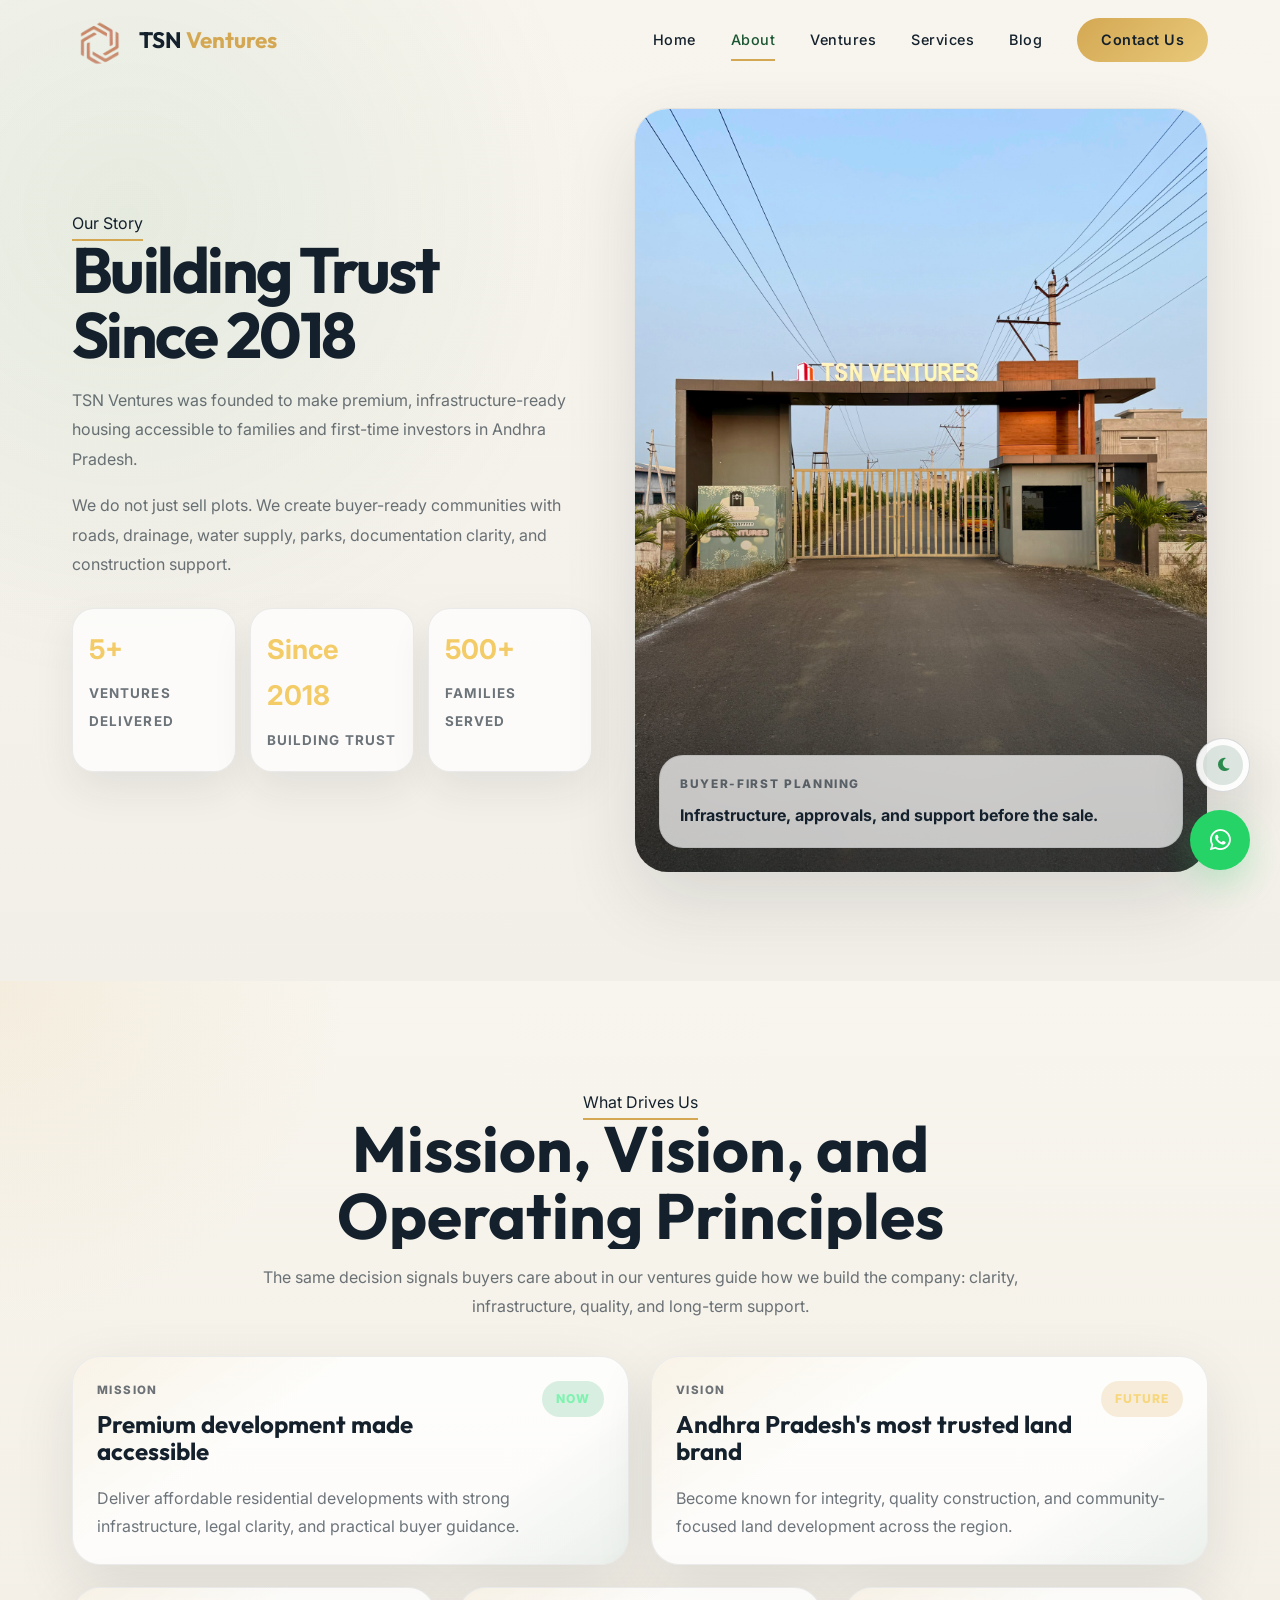
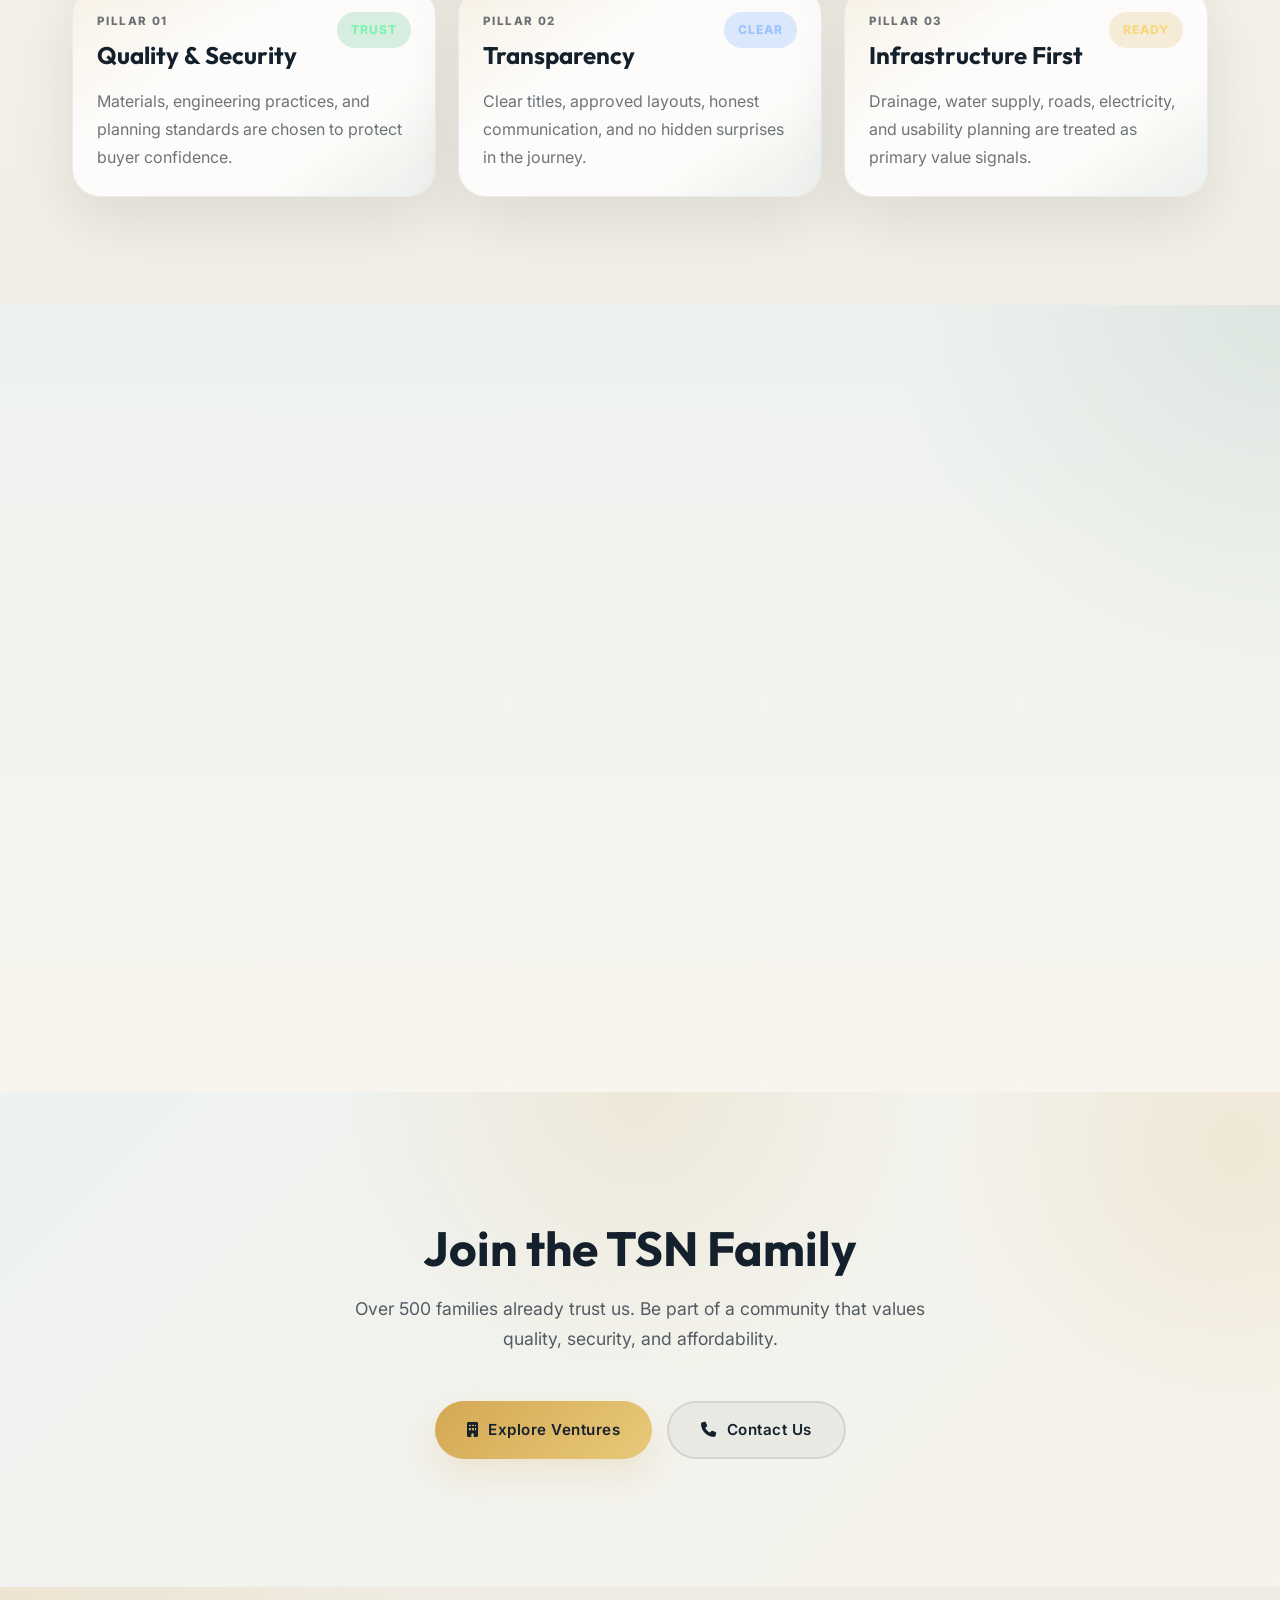
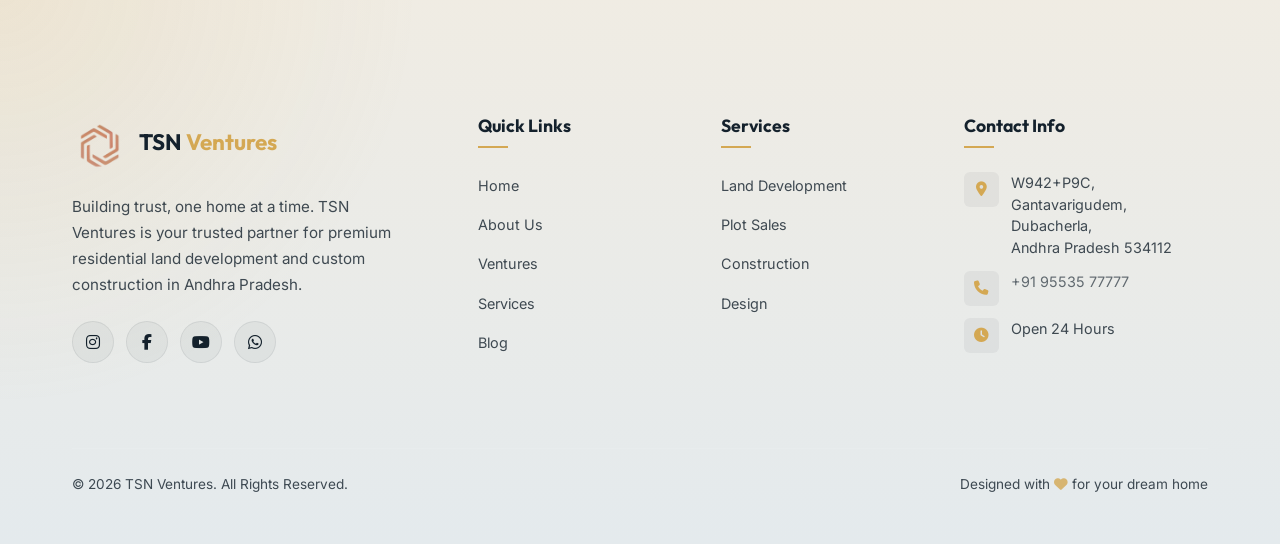
==== commit aa6953a4: "changes for meta-data" ====
--- a/about.html
+++ b/about.html
@@ -4,6 +4,18 @@
   <meta charset="UTF-8">
   <meta name="viewport" content="width=device-width, initial-scale=1.0">
   <meta name="description" content="Learn about TSN Ventures — our history, mission, values, and the team behind Andhra Pradesh's trusted real estate developer.">
+  <link rel="canonical" href="https://tsnventures.in/about.html">
+  <meta name="theme-color" content="#0f1720">
+  <meta property="og:type" content="website">
+  <meta property="og:title" content="About Us — TSN Ventures">
+  <meta property="og:description" content="Learn about TSN Ventures — our history, mission, values, and the team behind Andhra Pradesh's trusted real estate developer.">
+  <meta property="og:url" content="https://tsnventures.in/about.html">
+  <meta property="og:image" content="https://tsnventures.in/assets/images/social/tsnventures-og-home.jpg">
+  <meta property="og:site_name" content="TSN Ventures">
+  <meta name="twitter:card" content="summary_large_image">
+  <meta name="twitter:title" content="About Us — TSN Ventures">
+  <meta name="twitter:description" content="Learn about TSN Ventures — our history, mission, values, and the team behind Andhra Pradesh's trusted real estate developer.">
+  <meta name="twitter:image" content="https://tsnventures.in/assets/images/social/tsnventures-og-home.jpg">
   <title>About Us — TSN Ventures</title>
   <script>
     (function() {
@@ -24,6 +36,11 @@
       document.documentElement.setAttribute('data-theme', theme);
     })();
   </script>
+  <link rel="icon" href="favicon.ico" sizes="any">
+  <link rel="icon" type="image/png" sizes="32x32" href="assets/icons/favicon-32x32.png">
+  <link rel="icon" type="image/png" sizes="16x16" href="assets/icons/favicon-16x16.png">
+  <link rel="apple-touch-icon" sizes="180x180" href="assets/icons/apple-touch-icon.png">
+  <link rel="manifest" href="site.webmanifest">
   <link rel="stylesheet" href="css/style.css">
   <link rel="stylesheet" href="css/animations.css">
   <link rel="stylesheet" href="https://cdnjs.cloudflare.com/ajax/libs/font-awesome/6.5.1/css/all.min.css">
@@ -184,6 +201,10 @@
               <div class="info">W942+P9C, Gantavarigudem, Dubacherla,<br>Andhra Pradesh 534112</div>
             </li>
             <li>
+              <div class="icon"><i class="fas fa-phone"></i></div>
+              <div class="info"><a href="tel:+919553577777">+91 95535 77777</a></div>
+            </li>
+            <li>
               <div class="icon"><i class="fas fa-clock"></i></div>
               <div class="info">Open 24 Hours</div>
             </li>
--- a/css/style.css
+++ b/css/style.css
@@ -3107,9 +3107,18 @@
   .home-trust-flow,
   .hero-stats--premium .container,
   .cards-grid,
-  .testimonials-grid,
+  .testimonials-grid {
+    grid-template-columns: 1fr;
+  }
+
   .footer-grid {
-    grid-template-columns: 1fr;
+    grid-template-columns: repeat(2, minmax(0, 1fr));
+    gap: 24px 18px;
+  }
+
+  .footer-about,
+  .footer-col:last-child {
+    grid-column: 1 / -1;
   }
 
   .hero-premium-actions {
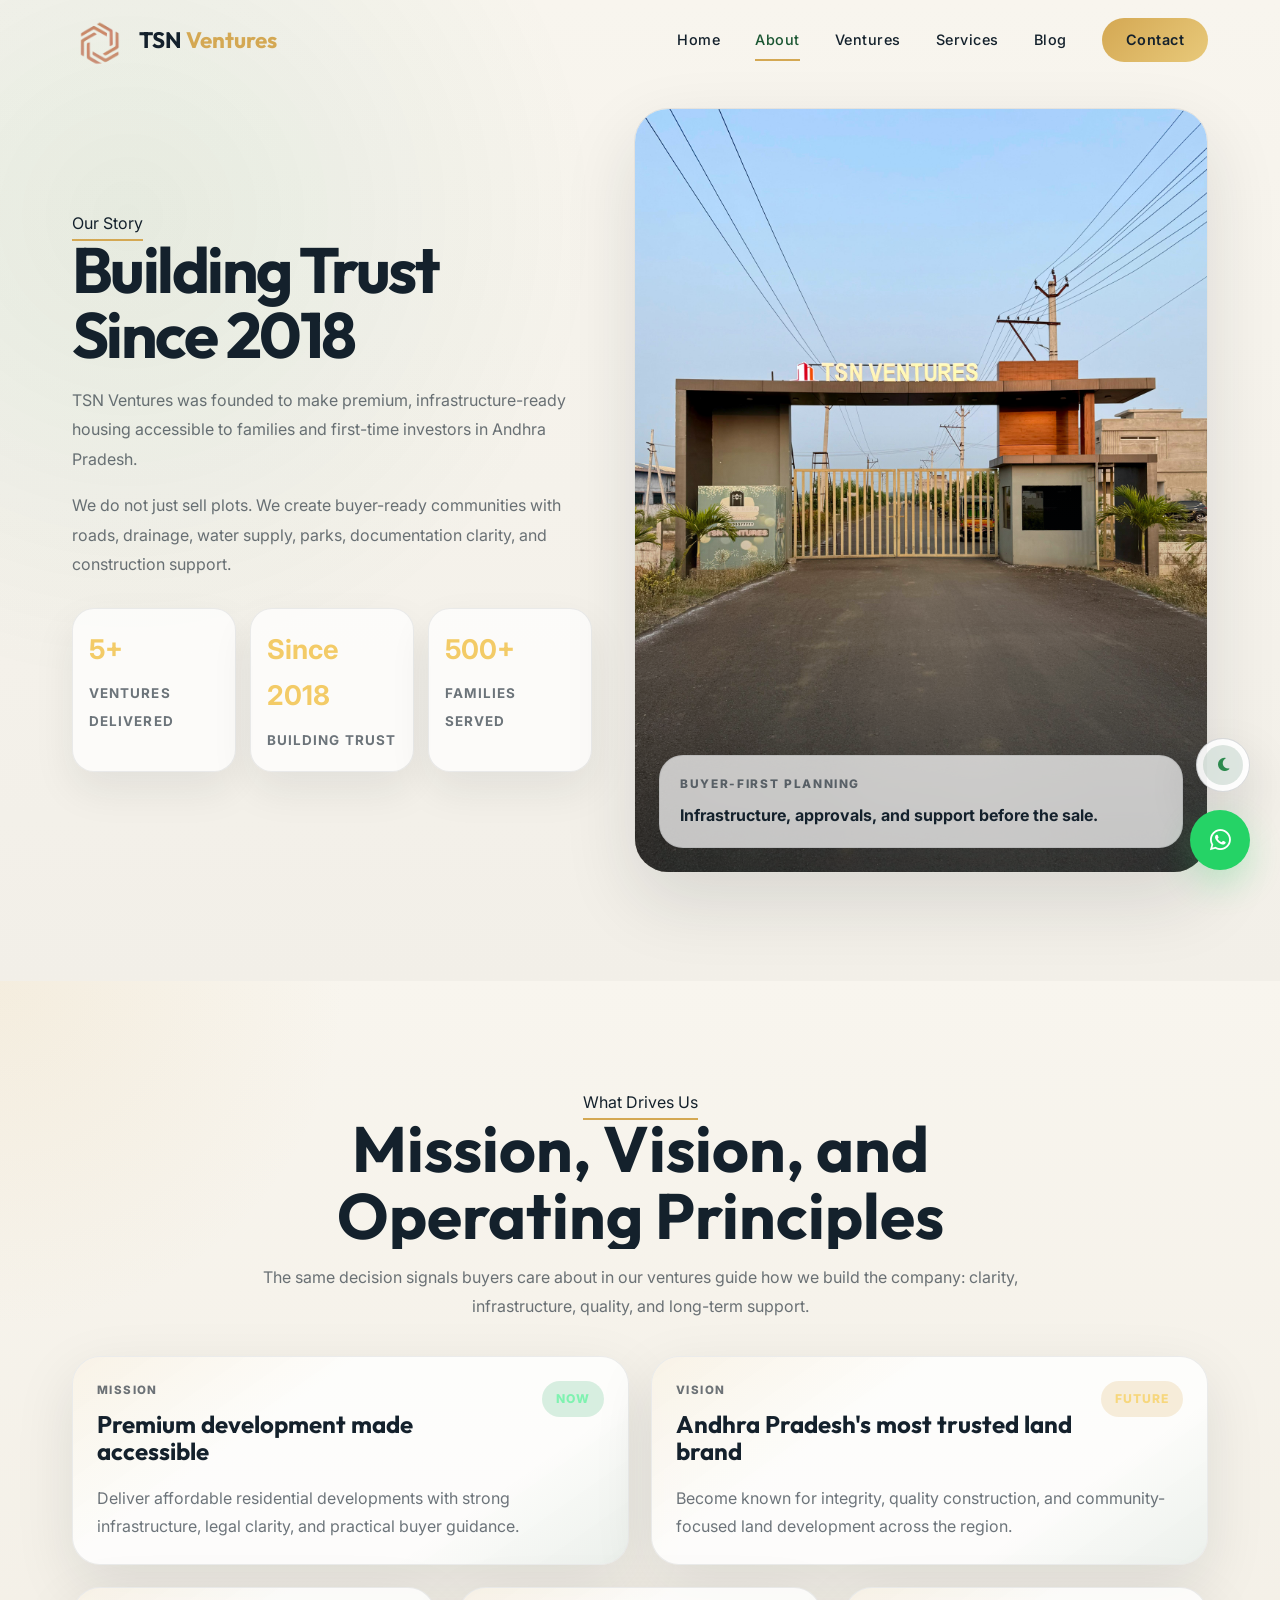
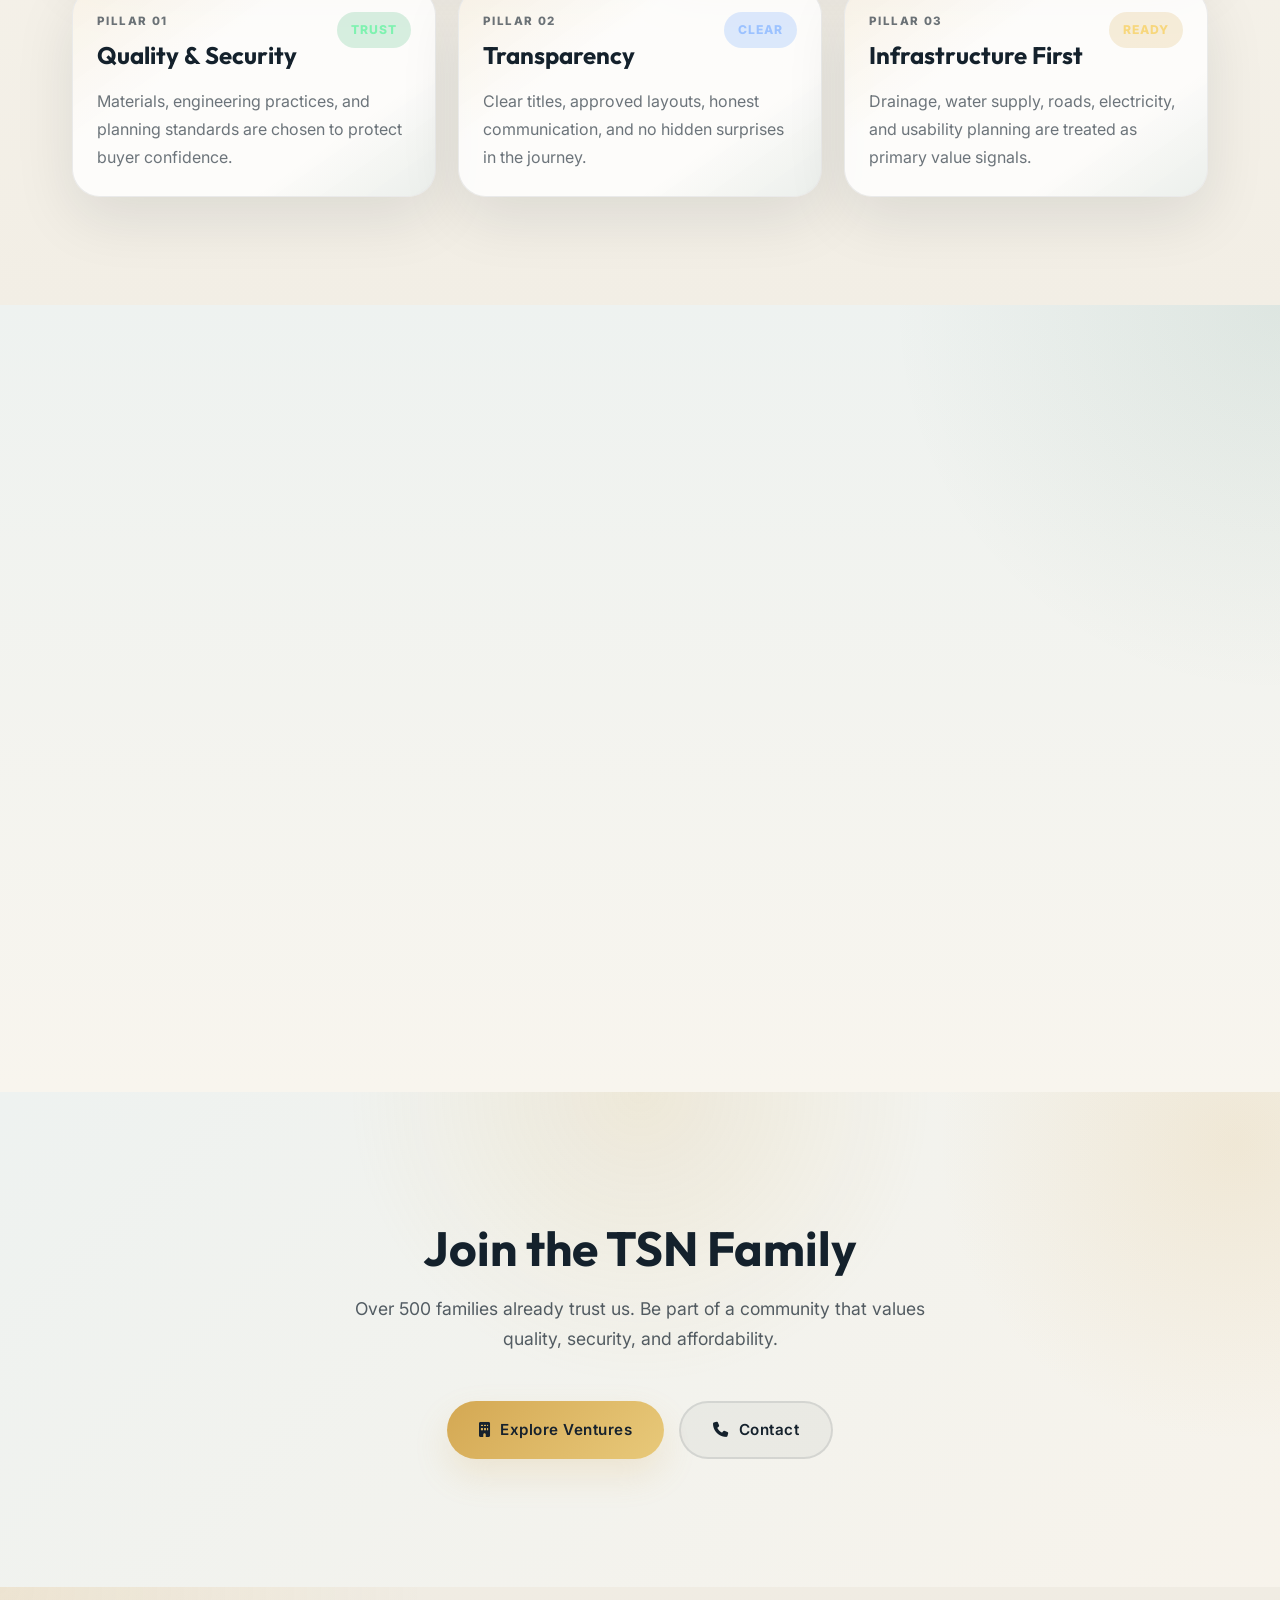
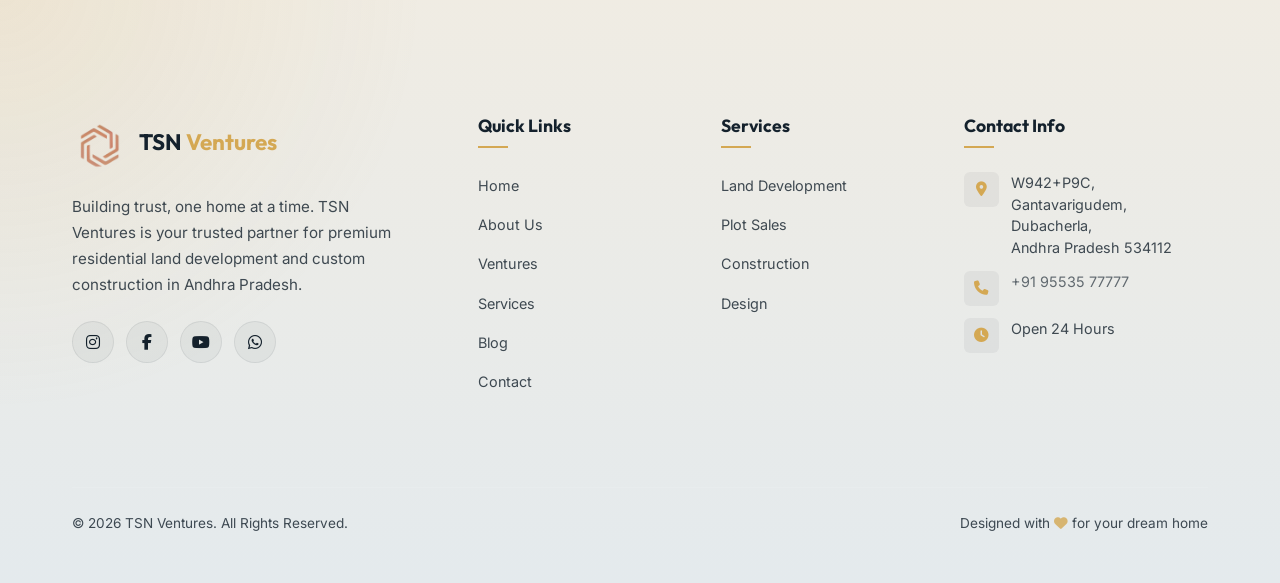
==== commit 1870b9ec: "Fix contact page route and links" ====
--- a/about.html
+++ b/about.html
@@ -74,7 +74,7 @@
         <a href="ventures.html">Ventures</a>
         <a href="services.html">Services</a>
         <a href="blog.html">Blog</a>
-        <a href="index.html#contact" class="nav-cta">Contact Us</a>
+        <a href="/contact.html" class="nav-cta">Contact</a>
       </div>
       <button class="nav-toggle" id="navToggle" aria-label="Toggle Menu">
         <span></span><span></span><span></span>
@@ -151,7 +151,7 @@
         <p>Over 500 families already trust us. Be part of a community that values quality, security, and affordability.</p>
         <div style="display: flex; gap: 15px; justify-content: center; flex-wrap: wrap; margin-top: 2rem;">
           <a href="ventures.html" class="btn btn-accent"><i class="fas fa-building"></i> Explore Ventures</a>
-          <a href="index.html#contact" class="btn btn-outline"><i class="fas fa-phone"></i> Contact Us</a>
+          <a href="/contact.html" class="btn btn-outline"><i class="fas fa-phone"></i> Contact</a>
         </div>
       </div>
     </div>
@@ -182,6 +182,7 @@
             <li><a href="ventures.html">Ventures</a></li>
             <li><a href="services.html">Services</a></li>
             <li><a href="blog.html">Blog</a></li>
+            <li><a href="/contact.html">Contact</a></li>
           </ul>
         </div>
         <div class="footer-col">
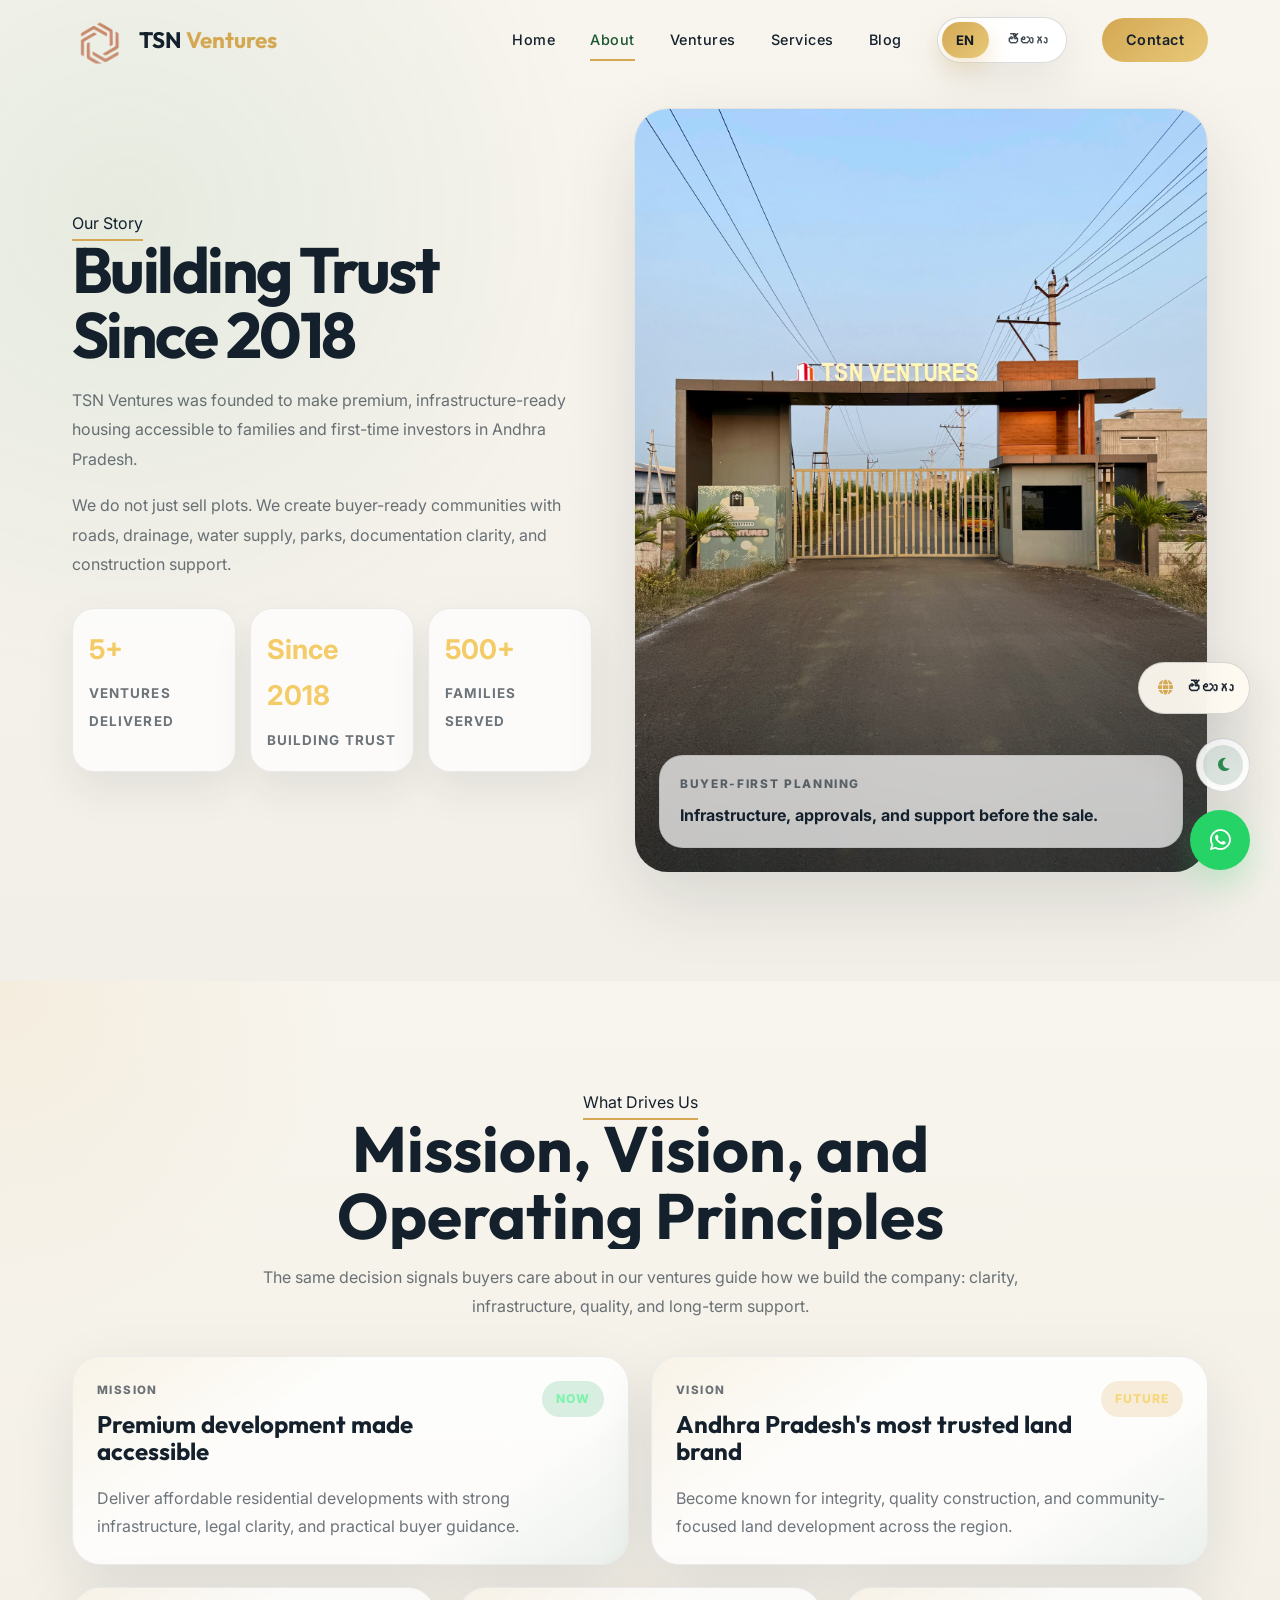
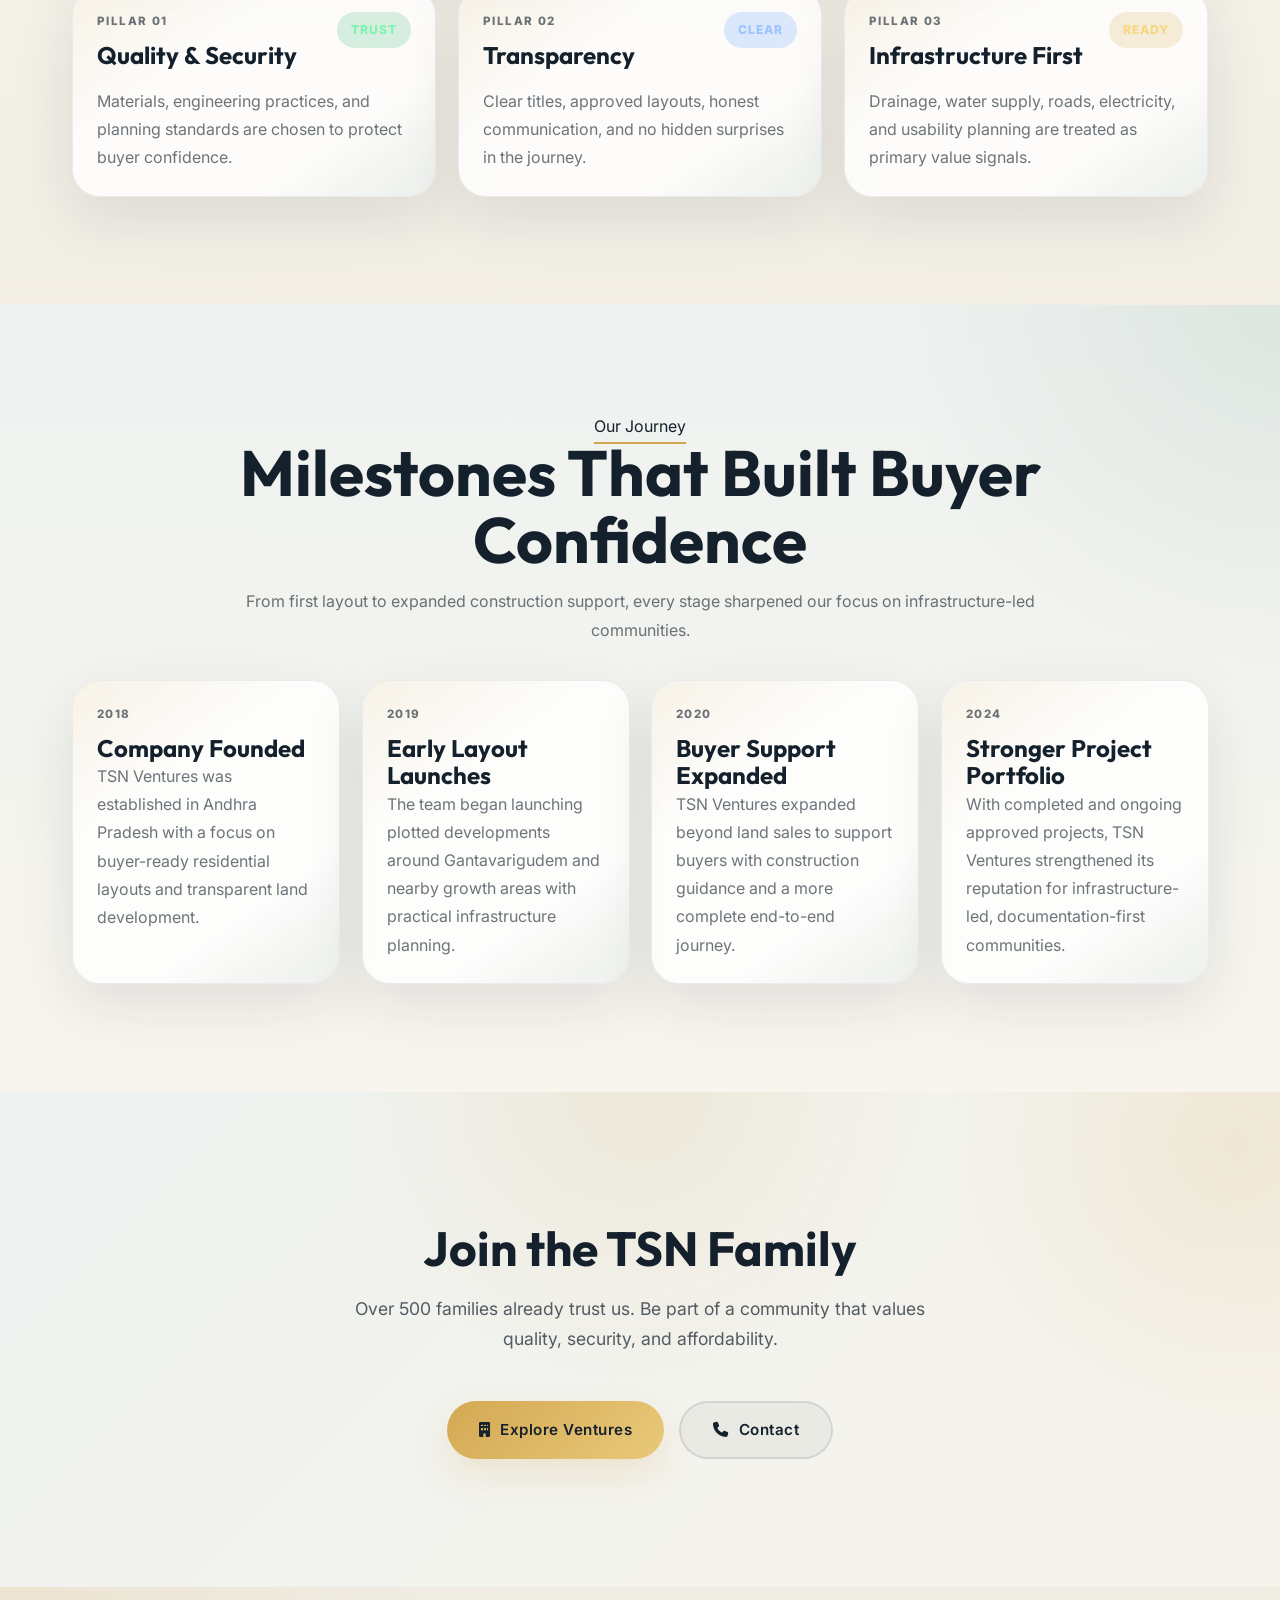
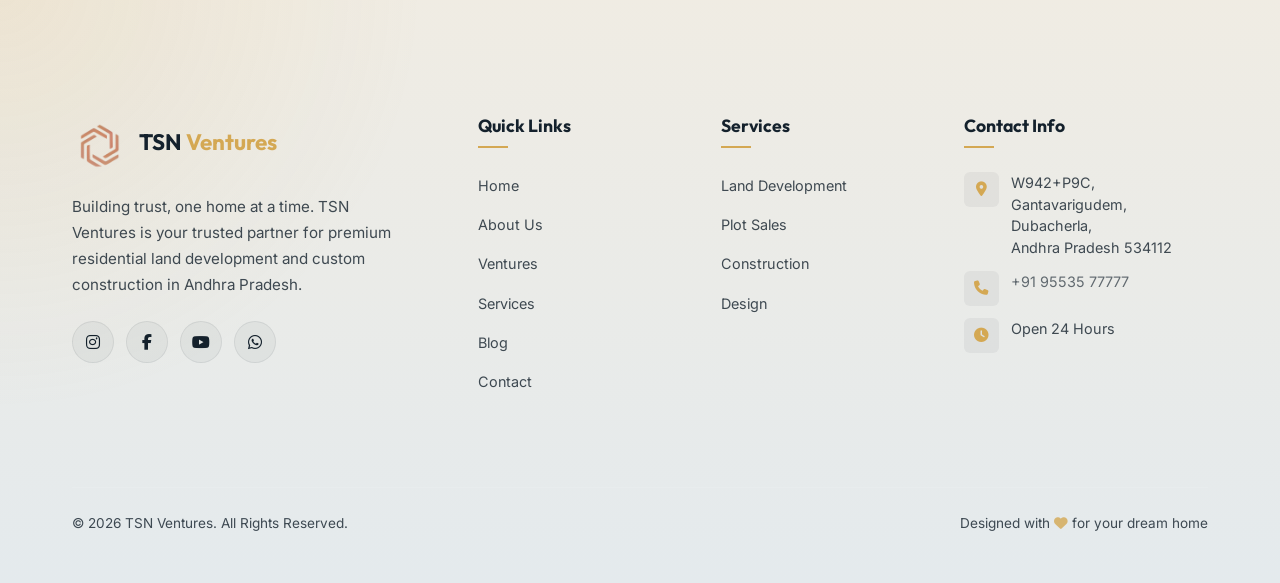
==== commit c8aca9ee: "changes in the telugu language" ====
--- a/about.html
+++ b/about.html
@@ -19,14 +19,20 @@
   <title>About Us — TSN Ventures</title>
   <script>
     (function() {
-      const key = 'tsn-theme';
+      const themeKey = 'tsn-theme';
+      const languageKey = 'tsn-preferred-language';
       let theme = 'light';
+      let language = 'en';
       try {
-        const storedTheme = localStorage.getItem(key);
+        const storedTheme = localStorage.getItem(themeKey);
+        const storedLanguage = localStorage.getItem(languageKey);
         if (storedTheme === 'light' || storedTheme === 'dark') {
           theme = storedTheme;
         } else if (window.matchMedia && window.matchMedia('(prefers-color-scheme: dark)').matches) {
           theme = 'dark';
+        }
+        if (storedLanguage === 'en' || storedLanguage === 'te') {
+          language = storedLanguage;
         }
       } catch (error) {
         if (window.matchMedia && window.matchMedia('(prefers-color-scheme: dark)').matches) {
@@ -34,6 +40,11 @@
         }
       }
       document.documentElement.setAttribute('data-theme', theme);
+      document.documentElement.setAttribute('lang', language);
+      document.documentElement.setAttribute('data-language', language);
+      if (language === 'te') {
+        document.documentElement.setAttribute('data-language-pending', 'te');
+      }
     })();
   </script>
   <link rel="icon" href="favicon.ico" sizes="any">
@@ -69,11 +80,19 @@
         <div class="logo-text">TSN <span>Ventures</span></div>
       </a>
       <div class="nav-links" id="navLinks">
+        <div class="nav-language-switch nav-language-switch--mobile" role="group" data-i18n-attr="aria-label:ui.language.groupLabel">
+          <button class="language-switch__button is-active" type="button" data-language-option="en" aria-pressed="true">English</button>
+          <button class="language-switch__button" type="button" data-language-option="te" aria-pressed="false">తెలుగు</button>
+        </div>
         <a href="index.html">Home</a>
         <a href="about.html" class="active">About</a>
         <a href="ventures.html">Ventures</a>
         <a href="services.html">Services</a>
         <a href="blog.html">Blog</a>
+        <div class="nav-language-switch nav-language-switch--desktop" role="group" data-i18n-attr="aria-label:ui.language.groupLabel">
+          <button class="language-switch__button is-active" type="button" data-language-option="en" aria-pressed="true">EN</button>
+          <button class="language-switch__button" type="button" data-language-option="te" aria-pressed="false">తెలుగు</button>
+        </div>
         <a href="/contact.html" class="nav-cta">Contact</a>
       </div>
       <button class="nav-toggle" id="navToggle" aria-label="Toggle Menu">
@@ -87,17 +106,17 @@
       <div class="inner-showcase__copy reveal-left" data-animated-section data-motion-direction="left">
         <div class="section-label">Our Story</div>
         <h2 data-animated-heading>Building Trust Since 2018</h2>
-        <p>TSN Ventures was founded to make premium, infrastructure-ready housing accessible to families and first-time investors in Andhra Pradesh.</p>
-        <p>We do not just sell plots. We create buyer-ready communities with roads, drainage, water supply, parks, documentation clarity, and construction support.</p>
+        <p class="tsn-i18n-copy" data-i18n="about.story.p1">TSN Ventures was founded to make premium, infrastructure-ready housing accessible to families and first-time investors in Andhra Pradesh.</p>
+        <p class="tsn-i18n-copy" data-i18n="about.story.p2">We do not just sell plots. We create buyer-ready communities with roads, drainage, water supply, parks, documentation clarity, and construction support.</p>
         <div class="inner-showcase__metrics">
-          <div><strong>5+</strong><span>ventures delivered</span></div>
-          <div><strong>Since 2018</strong><span>building trust</span></div>
-          <div><strong>500+</strong><span>families served</span></div>
+          <div><strong>5+</strong><span class="tsn-i18n-copy" data-i18n="about.story.metric1.helper">ventures delivered</span></div>
+          <div><strong>Since 2018</strong><span class="tsn-i18n-copy" data-i18n="about.story.metric2.helper">building trust</span></div>
+          <div><strong>500+</strong><span class="tsn-i18n-copy" data-i18n="about.story.metric3.helper">families served</span></div>
         </div>
       </div>
       <div class="inner-showcase__media reveal-right" data-animated-section data-motion-direction="right">
         <img src="assets/images/home-about-iconcity.jpeg" alt="TSN Ventures Development">
-        <div class="inner-showcase__float" data-animated-card data-motion-direction="right" data-floating-element><span>Buyer-first planning</span><strong>Infrastructure, approvals, and support before the sale.</strong></div>
+        <div class="inner-showcase__float" data-animated-card data-motion-direction="right" data-floating-element><span class="tsn-i18n-copy" data-i18n="about.story.float.label">Buyer-first planning</span><strong class="tsn-i18n-copy" data-i18n="about.story.float.body">Infrastructure, approvals, and support before the sale.</strong></div>
       </div>
     </div>
   </section>
@@ -107,22 +126,22 @@
       <div class="rdx-align-head reveal" data-animated-section data-animate-children="children" data-child-animation="section" data-child-direction="up" data-stagger="100">
         <div class="section-label">What Drives Us</div>
         <h2 data-animated-heading>Mission, Vision, and Operating Principles</h2>
-        <p>The same decision signals buyers care about in our ventures guide how we build the company: clarity, infrastructure, quality, and long-term support.</p>
+        <p class="tsn-i18n-copy" data-i18n="about.values.description">The same decision signals buyers care about in our ventures guide how we build the company: clarity, infrastructure, quality, and long-term support.</p>
       </div>
       <div class="rdx-align-grid rdx-align-grid--two stagger-children">
         <article class="rdx-align-card" data-animated-card data-motion-direction="up">
           <div class="rdx-align-card__header"><div><span class="rdx-align-card__eyebrow">Mission</span><h3>Premium development made accessible</h3></div><span class="rdx-align-badge rdx-align-badge--green">Now</span></div>
-          <p>Deliver affordable residential developments with strong infrastructure, legal clarity, and practical buyer guidance.</p>
+          <p class="tsn-i18n-copy" data-i18n="about.values.mission.body">Deliver affordable residential developments with strong infrastructure, legal clarity, and practical buyer guidance.</p>
         </article>
         <article class="rdx-align-card" data-animated-card data-motion-direction="up">
           <div class="rdx-align-card__header"><div><span class="rdx-align-card__eyebrow">Vision</span><h3>Andhra Pradesh's most trusted land brand</h3></div><span class="rdx-align-badge">Future</span></div>
-          <p>Become known for integrity, quality construction, and community-focused land development across the region.</p>
+          <p class="tsn-i18n-copy" data-i18n="about.values.vision.body">Become known for integrity, quality construction, and community-focused land development across the region.</p>
         </article>
       </div>
       <div class="rdx-align-grid stagger-children" style="margin-top: 22px;">
-        <article class="rdx-align-card" data-animated-card data-motion-direction="up"><div class="rdx-align-card__header"><div><span class="rdx-align-card__eyebrow">Pillar 01</span><h3>Quality & Security</h3></div><span class="rdx-align-badge rdx-align-badge--green">Trust</span></div><p>Materials, engineering practices, and planning standards are chosen to protect buyer confidence.</p></article>
-        <article class="rdx-align-card" data-animated-card data-motion-direction="up"><div class="rdx-align-card__header"><div><span class="rdx-align-card__eyebrow">Pillar 02</span><h3>Transparency</h3></div><span class="rdx-align-badge rdx-align-badge--blue">Clear</span></div><p>Clear titles, approved layouts, honest communication, and no hidden surprises in the journey.</p></article>
-        <article class="rdx-align-card" data-animated-card data-motion-direction="up"><div class="rdx-align-card__header"><div><span class="rdx-align-card__eyebrow">Pillar 03</span><h3>Infrastructure First</h3></div><span class="rdx-align-badge">Ready</span></div><p>Drainage, water supply, roads, electricity, and usability planning are treated as primary value signals.</p></article>
+        <article class="rdx-align-card" data-animated-card data-motion-direction="up"><div class="rdx-align-card__header"><div><span class="rdx-align-card__eyebrow">Pillar 01</span><h3>Quality & Security</h3></div><span class="rdx-align-badge rdx-align-badge--green">Trust</span></div><p class="tsn-i18n-copy" data-i18n="about.values.pillar1.body">Materials, engineering practices, and planning standards are chosen to protect buyer confidence.</p></article>
+        <article class="rdx-align-card" data-animated-card data-motion-direction="up"><div class="rdx-align-card__header"><div><span class="rdx-align-card__eyebrow">Pillar 02</span><h3>Transparency</h3></div><span class="rdx-align-badge rdx-align-badge--blue">Clear</span></div><p class="tsn-i18n-copy" data-i18n="about.values.pillar2.body">Clear titles, approved layouts, honest communication, and no hidden surprises in the journey.</p></article>
+        <article class="rdx-align-card" data-animated-card data-motion-direction="up"><div class="rdx-align-card__header"><div><span class="rdx-align-card__eyebrow">Pillar 03</span><h3>Infrastructure First</h3></div><span class="rdx-align-badge">Ready</span></div><p class="tsn-i18n-copy" data-i18n="about.values.pillar3.body">Drainage, water supply, roads, electricity, and usability planning are treated as primary value signals.</p></article>
       </div>
     </div>
   </section>
@@ -132,13 +151,13 @@
       <div class="rdx-align-head reveal" data-animated-section data-animate-children="children" data-child-animation="section" data-child-direction="up" data-stagger="100">
         <div class="section-label">Our Journey</div>
         <h2 data-animated-heading>Milestones That Built Buyer Confidence</h2>
-        <p>From first layout to expanded construction support, every stage sharpened our focus on infrastructure-led communities.</p>
+        <p class="tsn-i18n-copy" data-i18n="about.journey.description">From first layout to expanded construction support, every stage sharpened our focus on infrastructure-led communities.</p>
       </div>
       <div class="inner-timeline-grid stagger-children">
-        <article class="rdx-align-card" data-animated-card data-motion-direction="up"><span class="rdx-align-card__eyebrow">2018</span><h3>Company Founded</h3><p>TSN Ventures was established in Andhra Pradesh with a focus on buyer-ready residential layouts and transparent land development.</p></article>
-        <article class="rdx-align-card" data-animated-card data-motion-direction="up"><span class="rdx-align-card__eyebrow">2019</span><h3>Early Layout Launches</h3><p>The team began launching plotted developments around Gantavarigudem and nearby growth areas with practical infrastructure planning.</p></article>
-        <article class="rdx-align-card" data-animated-card data-motion-direction="up"><span class="rdx-align-card__eyebrow">2020</span><h3>Buyer Support Expanded</h3><p>TSN Ventures expanded beyond land sales to support buyers with construction guidance and a more complete end-to-end journey.</p></article>
-        <article class="rdx-align-card" data-animated-card data-motion-direction="up"><span class="rdx-align-card__eyebrow">2024</span><h3>Stronger Project Portfolio</h3><p>With completed and ongoing approved projects, TSN Ventures strengthened its reputation for infrastructure-led, documentation-first communities.</p></article>
+        <article class="rdx-align-card" data-animated-card data-motion-direction="up"><span class="rdx-align-card__eyebrow">2018</span><h3>Company Founded</h3><p class="tsn-i18n-copy" data-i18n="about.journey.2018.body">TSN Ventures was established in Andhra Pradesh with a focus on buyer-ready residential layouts and transparent land development.</p></article>
+        <article class="rdx-align-card" data-animated-card data-motion-direction="up"><span class="rdx-align-card__eyebrow">2019</span><h3>Early Layout Launches</h3><p class="tsn-i18n-copy" data-i18n="about.journey.2019.body">The team began launching plotted developments around Gantavarigudem and nearby growth areas with practical infrastructure planning.</p></article>
+        <article class="rdx-align-card" data-animated-card data-motion-direction="up"><span class="rdx-align-card__eyebrow">2020</span><h3>Buyer Support Expanded</h3><p class="tsn-i18n-copy" data-i18n="about.journey.2020.body">TSN Ventures expanded beyond land sales to support buyers with construction guidance and a more complete end-to-end journey.</p></article>
+        <article class="rdx-align-card" data-animated-card data-motion-direction="up"><span class="rdx-align-card__eyebrow">2024</span><h3>Stronger Project Portfolio</h3><p class="tsn-i18n-copy" data-i18n="about.journey.2024.body">With completed and ongoing approved projects, TSN Ventures strengthened its reputation for infrastructure-led, documentation-first communities.</p></article>
       </div>
     </div>
   </section>
@@ -148,7 +167,7 @@
     <div class="container" style="position: relative; z-index: 2;">
       <div class="reveal" data-animated-section data-animate-children="children" data-child-animation="section" data-child-direction="up" data-stagger="100">
         <h2 data-animated-heading>Join the TSN Family</h2>
-        <p>Over 500 families already trust us. Be part of a community that values quality, security, and affordability.</p>
+        <p class="tsn-i18n-copy" data-i18n="about.cta.description">Over 500 families already trust us. Be part of a community that values quality, security, and affordability.</p>
         <div style="display: flex; gap: 15px; justify-content: center; flex-wrap: wrap; margin-top: 2rem;">
           <a href="ventures.html" class="btn btn-accent"><i class="fas fa-building"></i> Explore Ventures</a>
           <a href="/contact.html" class="btn btn-outline"><i class="fas fa-phone"></i> Contact</a>
@@ -166,7 +185,7 @@
             <div class="logo-icon"><img src="assets/images/logo.png" alt="TSN Ventures Logo"></div>
             <h3>TSN <span>Ventures</span></h3>
           </div>
-          <p>Building trust, one home at a time. TSN Ventures is your trusted partner for premium residential land development and custom construction in Andhra Pradesh.</p>
+          <p class="tsn-i18n-copy" data-i18n="shared.footer.companyDescription">Building trust, one home at a time. TSN Ventures is your trusted partner for premium residential land development and custom construction in Andhra Pradesh.</p>
           <div class="footer-social">
             <a href="https://www.instagram.com/tsn_ventures/" target="_blank" aria-label="Instagram"><i class="fab fa-instagram"></i></a>
             <a href="#" aria-label="Facebook"><i class="fab fa-facebook-f"></i></a>
@@ -207,7 +226,7 @@
             </li>
             <li>
               <div class="icon"><i class="fas fa-clock"></i></div>
-              <div class="info">Open 24 Hours</div>
+              <div class="info tsn-i18n-copy" data-i18n="shared.footer.openHours">Open 24 Hours</div>
             </li>
           </ul>
         </div>
@@ -218,6 +237,11 @@
       </div>
     </div>
   </footer>
+
+  <button class="language-float" type="button" data-language-floating aria-label="Switch supporting content to Telugu" title="తెలుగులో చూడండి">
+    <span class="language-float__icon" aria-hidden="true"><i class="fas fa-globe"></i></span>
+    <span class="language-float__label" data-language-floating-label>తెలుగు</span>
+  </button>
 
   <button class="theme-switch" type="button" data-theme-toggle aria-label="Activate dark theme" aria-pressed="false">
     <span class="theme-switch__track">
@@ -230,6 +254,9 @@
     <i class="fab fa-whatsapp"></i>
   </a>
 
+  <script src="js/translations/en.js"></script>
+  <script src="js/translations/te.js"></script>
+  <script src="js/language-controller.js"></script>
   <script src="js/animation-system.js"></script>
   <script src="js/main.js"></script>
 </body>
--- a/css/style.css
+++ b/css/style.css
@@ -3,7 +3,7 @@
    ======================================== */
 
 /* --- Google Fonts --- */
-@import url('https://fonts.googleapis.com/css2?family=Outfit:wght@300;400;500;600;700;800;900&family=Inter:wght@300;400;500;600;700&display=swap');
+@import url('https://fonts.googleapis.com/css2?family=Outfit:wght@300;400;500;600;700;800;900&family=Inter:wght@300;400;500;600;700&family=Noto+Sans+Telugu:wght@400;500;600;700&display=swap');
 
 /* --- Design Tokens --- */
 :root {
@@ -20,6 +20,7 @@
   /* Typography */
   --font-heading: 'Outfit', sans-serif;
   --font-body: 'Inter', sans-serif;
+  --font-body-telugu: 'Noto Sans Telugu', system-ui, sans-serif;
 
   /* Spacing */
   --space-xs: 0.5rem;
@@ -46,6 +47,10 @@
   /* Layout */
   --max-width: 1200px;
   --nav-height: 80px;
+  --floating-control-right: 30px;
+  --floating-whatsapp-bottom: 30px;
+  --floating-theme-bottom: 108px;
+  --floating-language-bottom: 186px;
 }
 
 html[data-theme="dark"] {
@@ -201,6 +206,34 @@
   line-height: 1.2;
 }
 
+.sr-only {
+  position: absolute;
+  width: 1px;
+  height: 1px;
+  padding: 0;
+  margin: -1px;
+  overflow: hidden;
+  clip: rect(0, 0, 0, 0);
+  white-space: nowrap;
+  border: 0;
+}
+
+.tsn-i18n-copy {
+  transition: opacity 180ms ease, color var(--transition-base);
+}
+
+html[data-language-pending="te"] .tsn-i18n-copy,
+html[data-language-transition="true"] .tsn-i18n-copy {
+  opacity: 0;
+}
+
+html[data-language="te"] .tsn-i18n-copy {
+  font-family: var(--font-body-telugu);
+  line-height: 1.72;
+  letter-spacing: normal;
+  text-transform: none;
+}
+
 /* --- Utility Classes --- */
 .container {
   max-width: var(--max-width);
@@ -419,6 +452,45 @@
   display: flex;
   align-items: center;
   gap: 35px;
+}
+
+.nav-language-switch {
+  display: inline-flex;
+  align-items: center;
+  gap: 4px;
+  padding: 4px;
+  border-radius: 999px;
+  border: 1px solid var(--border-strong);
+  background: var(--surface-panel-strong);
+  box-shadow: 0 16px 40px var(--shadow);
+  backdrop-filter: blur(18px);
+}
+
+.nav-language-switch--mobile {
+  display: none;
+}
+
+.language-switch__button {
+  min-width: 44px;
+  min-height: 36px;
+  padding: 0 14px;
+  border-radius: 999px;
+  background: transparent;
+  color: var(--text-secondary);
+  font-size: 0.82rem;
+  font-weight: 700;
+  letter-spacing: 0.04em;
+  transition: background var(--transition-base), color var(--transition-base), box-shadow var(--transition-base), transform var(--transition-base);
+}
+
+.language-switch__button:hover {
+  transform: translateY(-1px);
+}
+
+.language-switch__button.is-active {
+  background: linear-gradient(135deg, var(--accent), var(--accent-light));
+  color: var(--dark-fixed);
+  box-shadow: 0 10px 22px rgba(212, 168, 83, 0.28);
 }
 
 .nav-links a {
@@ -1876,6 +1948,20 @@
     font-size: 1.1rem;
   }
 
+  .nav-language-switch--desktop {
+    display: none;
+  }
+
+  .nav-language-switch--mobile {
+    display: inline-flex;
+    width: max-content;
+    margin-bottom: 10px;
+  }
+
+  .nav-language-switch--mobile .language-switch__button:first-child {
+    min-width: 86px;
+  }
+
   .nav-toggle {
     display: flex;
   }
@@ -4446,8 +4532,8 @@
 
 .theme-switch {
   position: fixed;
-  right: 30px;
-  bottom: 108px;
+  right: max(var(--floating-control-right), calc(env(safe-area-inset-right) + var(--floating-control-right)));
+  bottom: max(var(--floating-theme-bottom), calc(env(safe-area-inset-bottom) + var(--floating-theme-bottom)));
   z-index: 998;
   display: inline-flex;
   align-items: center;
@@ -4514,9 +4600,57 @@
   background: rgba(212,168,83,0.24);
 }
 
+.language-float {
+  position: fixed;
+  right: max(var(--floating-control-right), calc(env(safe-area-inset-right) + var(--floating-control-right)));
+  bottom: max(var(--floating-language-bottom), calc(env(safe-area-inset-bottom) + var(--floating-language-bottom)));
+  z-index: 999;
+  display: inline-flex;
+  align-items: center;
+  justify-content: center;
+  gap: 10px;
+  min-width: 52px;
+  min-height: 52px;
+  padding: 0 16px 0 14px;
+  border-radius: 999px;
+  border: 1px solid var(--border-strong);
+  background: var(--surface-panel-strong);
+  box-shadow: var(--shadow-panel);
+  color: var(--text-primary);
+  backdrop-filter: blur(18px);
+  transition: transform var(--transition-base), box-shadow var(--transition-base), border-color var(--transition-base), background var(--transition-base), color var(--transition-base);
+}
+
+.language-float:hover {
+  transform: translateY(-2px);
+  box-shadow: 0 24px 60px var(--shadow-lg);
+  border-color: var(--surface-border-glow);
+}
+
+.language-float:active {
+  transform: translateY(0) scale(0.98);
+}
+
+.language-float__icon {
+  display: inline-flex;
+  align-items: center;
+  justify-content: center;
+  width: 24px;
+  height: 24px;
+  color: var(--accent);
+  font-size: 0.95rem;
+}
+
+.language-float__label {
+  font-size: 0.92rem;
+  font-weight: 700;
+  letter-spacing: 0.02em;
+  line-height: 1;
+}
+
 .whatsapp-btn {
-  bottom: 30px;
-  right: 30px;
+  right: max(var(--floating-control-right), calc(env(safe-area-inset-right) + var(--floating-control-right)));
+  bottom: max(var(--floating-whatsapp-bottom), calc(env(safe-area-inset-bottom) + var(--floating-whatsapp-bottom)));
   box-shadow: 0 10px 30px rgba(37, 211, 102, 0.3);
 }
 
@@ -4638,6 +4772,11 @@
   box-shadow: 0 22px 54px rgba(24,34,43,0.14);
 }
 
+html[data-theme="light"] .language-float {
+  background: rgba(255, 251, 242, 0.94);
+  box-shadow: 0 22px 54px rgba(24,34,43,0.14);
+}
+
 html[data-theme="light"] .whatsapp-btn {
   box-shadow: 0 14px 34px rgba(37,211,102,0.24);
 }
@@ -4724,9 +4863,14 @@
 }
 
 @media (max-width: 768px) {
+  :root {
+    --floating-control-right: 18px;
+    --floating-whatsapp-bottom: 22px;
+    --floating-theme-bottom: 96px;
+    --floating-language-bottom: 170px;
+  }
+
   .theme-switch {
-    right: 18px;
-    bottom: 96px;
     min-height: 48px;
     min-width: 48px;
     padding: 4px;
@@ -4742,9 +4886,19 @@
     height: 36px;
   }
 
-  .whatsapp-btn {
-    right: 18px;
-    bottom: 22px;
+  .language-float {
+    min-height: 48px;
+    min-width: 48px;
+    padding: 0 14px 0 12px;
+  }
+
+  .language-float__icon {
+    width: 22px;
+    height: 22px;
+  }
+
+  .language-float__label {
+    font-size: 0.86rem;
   }
 }
 
@@ -4836,3 +4990,13 @@
   border-color: rgba(20,33,44,0.08);
   color: rgba(20,33,44,0.72);
 }
+
+html[data-language="te"] .blog-excerpt,
+html[data-language="te"] .blog-post-card__excerpt,
+html[data-language="te"] .home-rdx-feature-row__description,
+html[data-language="te"] .ventures-rdx-feature-row__description {
+  display: block;
+  -webkit-line-clamp: unset;
+  -webkit-box-orient: initial;
+  overflow: visible;
+}
--- a/css/animations.css
+++ b/css/animations.css
@@ -1201,6 +1201,7 @@
 .venture-rdx-hero__actions .btn,
 .services-feature-row__actions .btn,
 .cta-banner .btn,
+.language-float,
 .theme-switch,
 .btn {
   transition:
@@ -1213,16 +1214,19 @@
 
 @media (hover: hover) and (pointer: fine) {
   .btn:hover,
+  .language-float:hover,
   .theme-switch:hover {
     transform: translateY(-2px);
   }
 
   html[data-theme="dark"] .btn:hover,
+  html[data-theme="dark"] .language-float:hover,
   html[data-theme="dark"] .theme-switch:hover {
     box-shadow: var(--tsn-button-glow-dark);
   }
 
   html[data-theme="light"] .btn:hover,
+  html[data-theme="light"] .language-float:hover,
   html[data-theme="light"] .theme-switch:hover {
     box-shadow: var(--tsn-button-glow-light);
   }
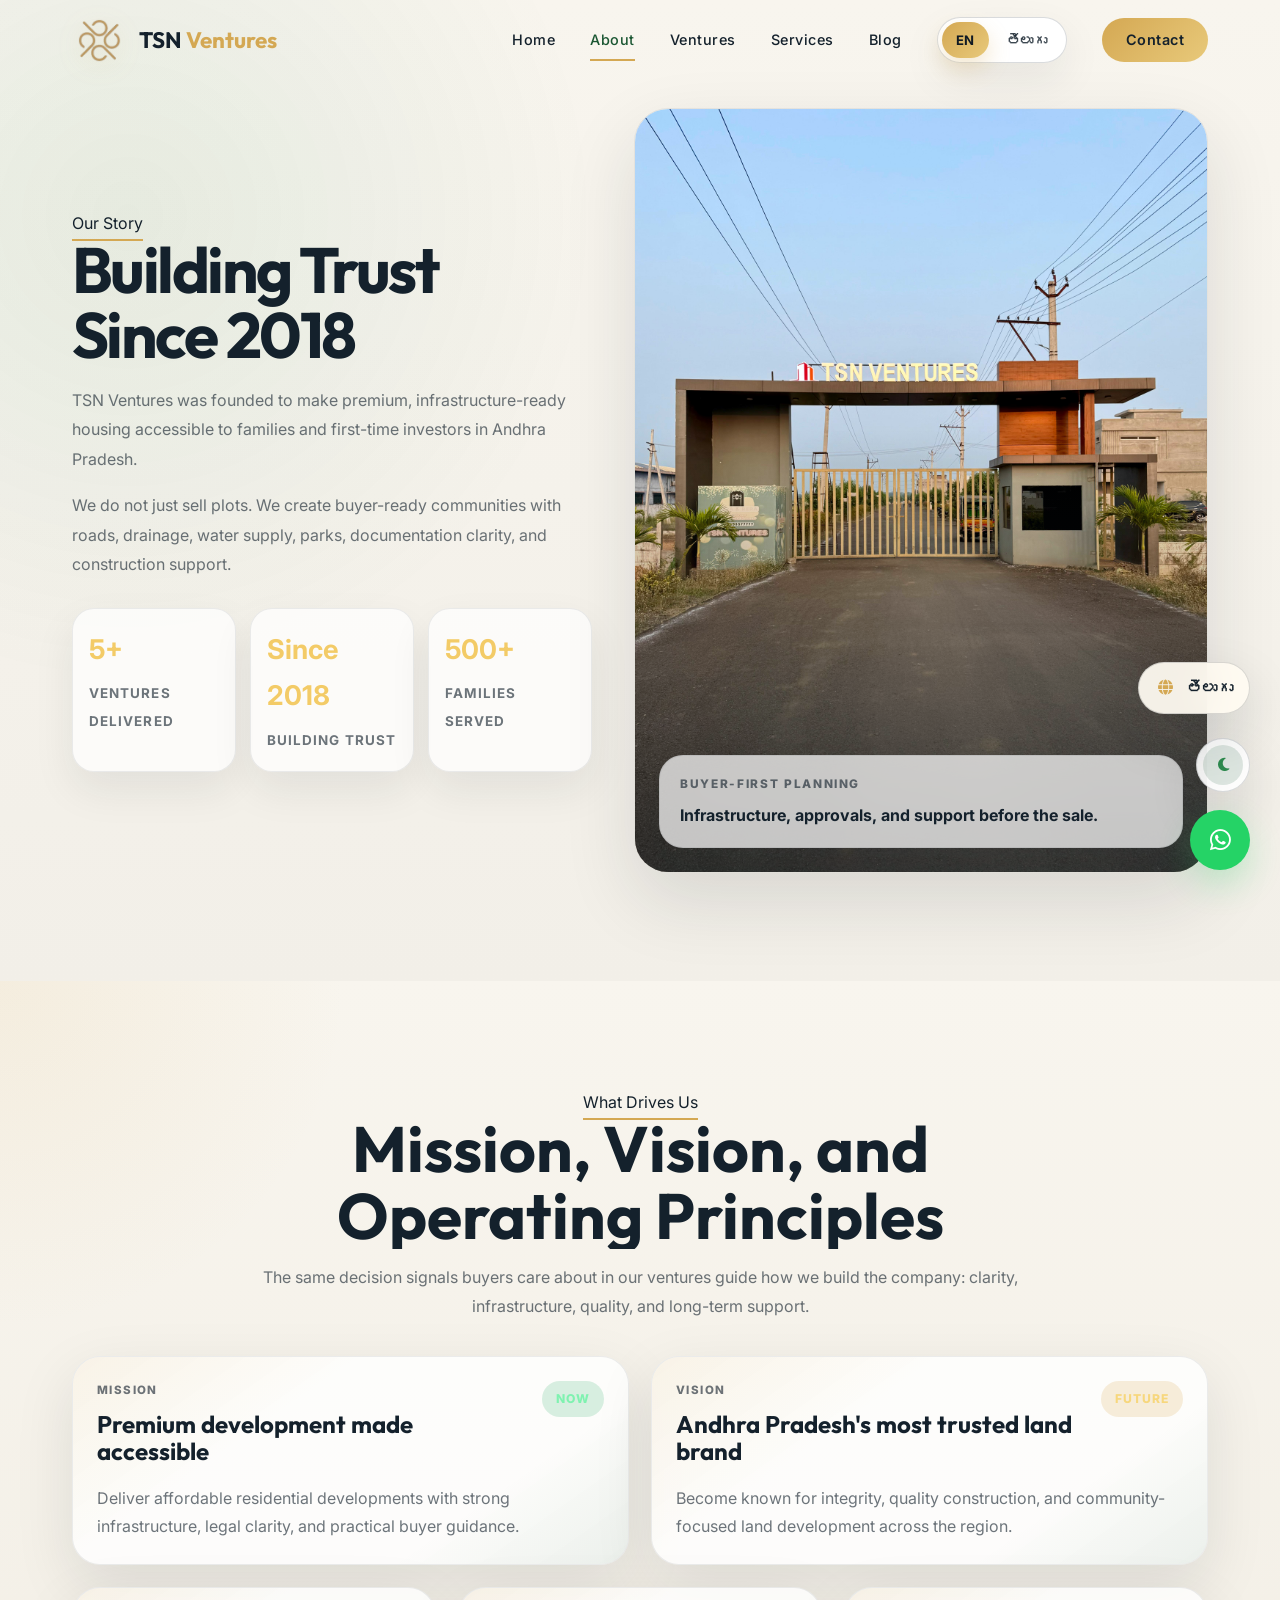
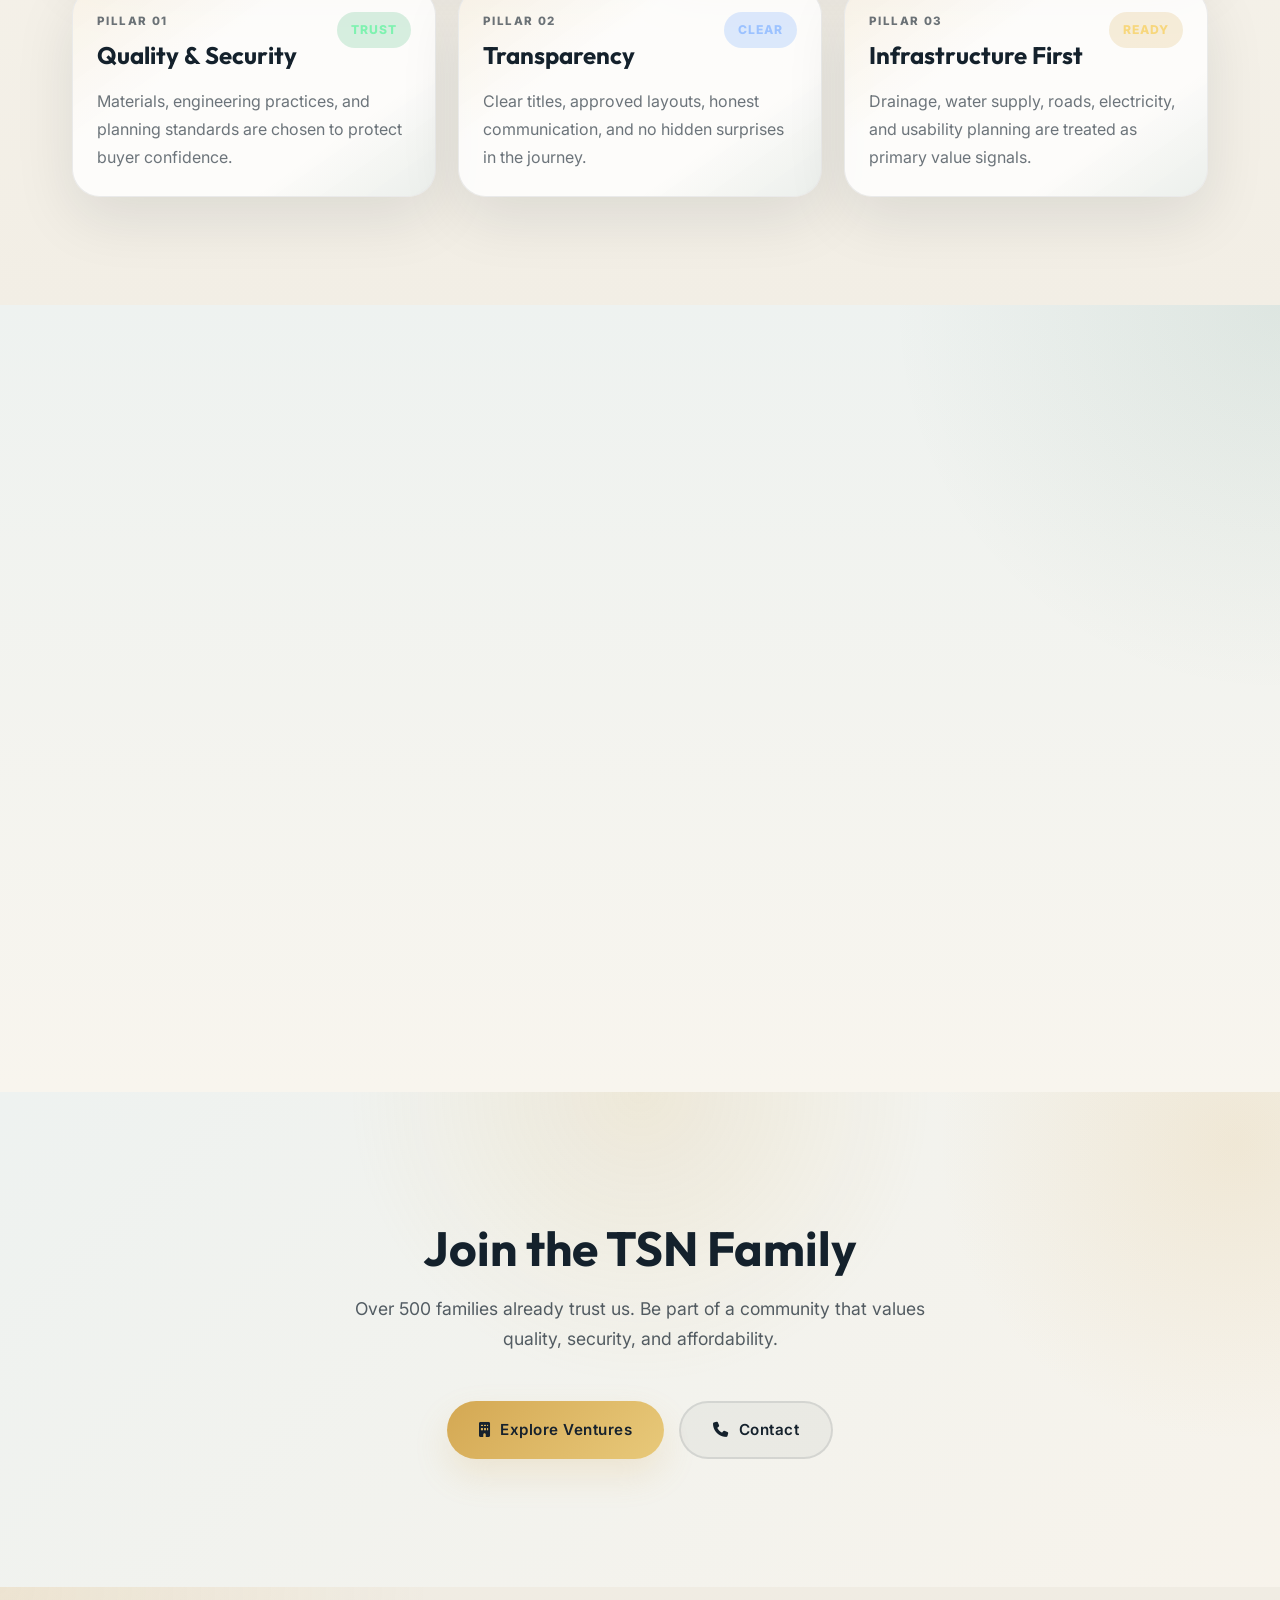
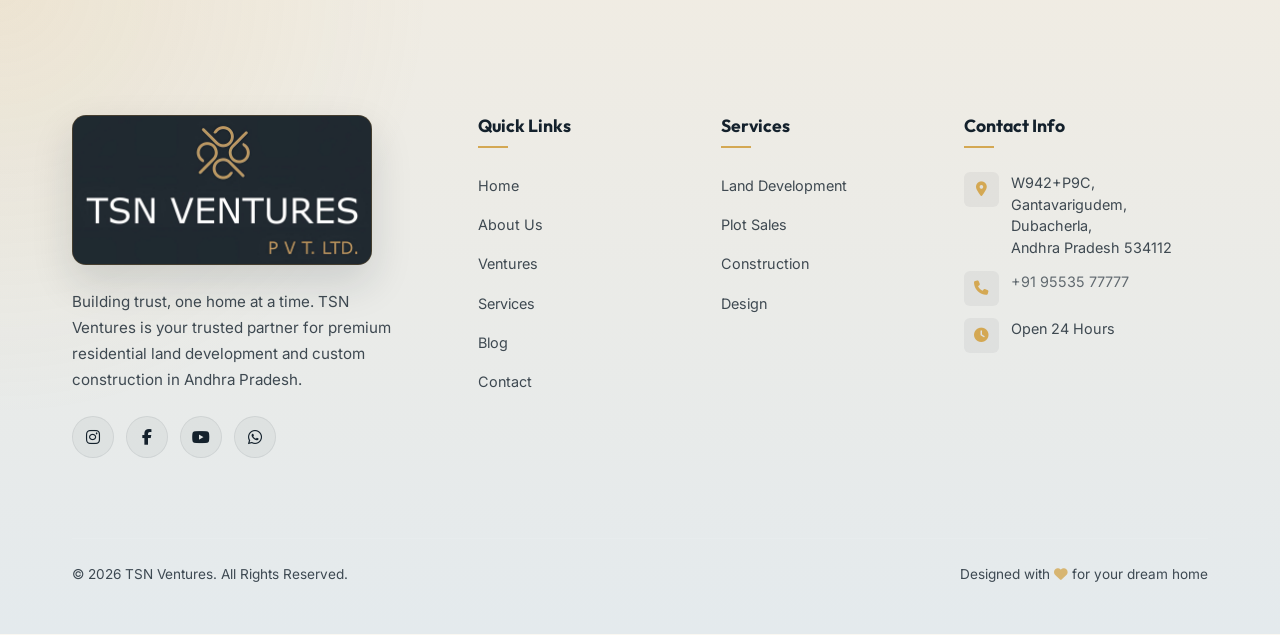
==== commit eeeff338: "changes in logo" ====
--- a/about.html
+++ b/about.html
@@ -10,12 +10,12 @@
   <meta property="og:title" content="About Us — TSN Ventures">
   <meta property="og:description" content="Learn about TSN Ventures — our history, mission, values, and the team behind Andhra Pradesh's trusted real estate developer.">
   <meta property="og:url" content="https://tsnventures.in/about.html">
-  <meta property="og:image" content="https://tsnventures.in/assets/images/social/tsnventures-og-home.jpg">
+  <meta property="og:image" content="https://tsnventures.in/assets/images/social/tsnventures-og-home.jpg?v=2">
   <meta property="og:site_name" content="TSN Ventures">
   <meta name="twitter:card" content="summary_large_image">
   <meta name="twitter:title" content="About Us — TSN Ventures">
   <meta name="twitter:description" content="Learn about TSN Ventures — our history, mission, values, and the team behind Andhra Pradesh's trusted real estate developer.">
-  <meta name="twitter:image" content="https://tsnventures.in/assets/images/social/tsnventures-og-home.jpg">
+  <meta name="twitter:image" content="https://tsnventures.in/assets/images/social/tsnventures-og-home.jpg?v=2">
   <title>About Us — TSN Ventures</title>
   <script>
     (function() {
@@ -47,11 +47,11 @@
       }
     })();
   </script>
-  <link rel="icon" href="favicon.ico" sizes="any">
-  <link rel="icon" type="image/png" sizes="32x32" href="assets/icons/favicon-32x32.png">
-  <link rel="icon" type="image/png" sizes="16x16" href="assets/icons/favicon-16x16.png">
-  <link rel="apple-touch-icon" sizes="180x180" href="assets/icons/apple-touch-icon.png">
-  <link rel="manifest" href="site.webmanifest">
+  <link rel="icon" href="favicon.ico?v=2" sizes="any">
+  <link rel="icon" type="image/png" sizes="32x32" href="assets/icons/favicon-32x32.png?v=2">
+  <link rel="icon" type="image/png" sizes="16x16" href="assets/icons/favicon-16x16.png?v=2">
+  <link rel="apple-touch-icon" sizes="180x180" href="assets/icons/apple-touch-icon.png?v=2">
+  <link rel="manifest" href="site.webmanifest?v=2">
   <link rel="stylesheet" href="css/style.css">
   <link rel="stylesheet" href="css/animations.css">
   <link rel="stylesheet" href="https://cdnjs.cloudflare.com/ajax/libs/font-awesome/6.5.1/css/all.min.css">
@@ -62,12 +62,15 @@
       <div class="preloader-brand-mark">
         <div class="preloader-brand-glow"></div>
         <div class="preloader-logo">
-          <img src="assets/images/logo.png" alt="TSN Ventures logo">
+          <img src="assets/images/tsn-brand-mark.png" alt="TSN Ventures symbol">
         </div>
       </div>
       <div class="preloader-wordmark">
-        <span class="preloader-wordmark__tsn">TSN</span>
-        <span class="preloader-wordmark__ventures">Ventures</span>
+        <div class="preloader-wordmark__name">
+          <span class="preloader-wordmark__tsn">TSN</span>
+          <span class="preloader-wordmark__ventures">Ventures</span>
+        </div>
+        <span class="preloader-wordmark__legal">Pvt. Ltd.</span>
       </div>
     </div>
   </div>
@@ -76,7 +79,7 @@
   <nav class="navbar scrolled" id="navbar">
     <div class="container">
       <a href="index.html" class="nav-logo">
-        <div class="logo-icon"><img src="assets/images/logo.png" alt="TSN Ventures Logo"></div>
+        <div class="logo-icon"><img src="assets/images/tsn-brand-mark.png" alt="TSN Ventures symbol"></div>
         <div class="logo-text">TSN <span>Ventures</span></div>
       </a>
       <div class="nav-links" id="navLinks">
@@ -182,8 +185,7 @@
       <div class="footer-grid">
         <div class="footer-about">
           <div class="footer-logo">
-            <div class="logo-icon"><img src="assets/images/logo.png" alt="TSN Ventures Logo"></div>
-            <h3>TSN <span>Ventures</span></h3>
+            <img class="footer-brand-lockup" src="assets/images/tsn-brand-lockup.jpg" alt="TSN Ventures Pvt. Ltd.">
           </div>
           <p class="tsn-i18n-copy" data-i18n="shared.footer.companyDescription">Building trust, one home at a time. TSN Ventures is your trusted partner for premium residential land development and custom construction in Andhra Pradesh.</p>
           <div class="footer-social">
--- a/css/style.css
+++ b/css/style.css
@@ -435,6 +435,7 @@
   width: 100%;
   height: 100%;
   object-fit: contain;
+  filter: drop-shadow(0 5px 12px rgba(212, 168, 83, 0.18));
 }
 
 .nav-logo .logo-text {
@@ -1179,36 +1180,20 @@
 }
 
 .footer-about .footer-logo {
-  display: flex;
-  align-items: center;
-  gap: 12px;
+  display: block;
+  width: min(100%, 300px);
   margin-bottom: var(--space-md);
-}
-
-.footer-about .footer-logo .logo-icon {
-  width: 55px;
-  height: 55px;
-  display: flex;
-  align-items: center;
-  justify-content: center;
-  background: transparent;
-  border-radius: 0;
-  padding: 0;
-}
-
-.footer-about .footer-logo .logo-icon img {
+  overflow: hidden;
+  border: 1px solid rgba(212, 168, 83, 0.18);
+  border-radius: 14px;
+  background: #212830;
+  box-shadow: 0 18px 42px rgba(0, 0, 0, 0.18);
+}
+
+.footer-brand-lockup {
+  display: block;
   width: 100%;
-  height: 100%;
-  object-fit: contain;
-}
-
-.footer-about .footer-logo h3 {
-  font-size: 1.4rem;
-  color: var(--white);
-}
-
-.footer-about .footer-logo h3 span {
-  color: var(--accent);
+  height: auto;
 }
 
 .footer-about p {
@@ -4451,8 +4436,7 @@
   border-bottom: 1px solid var(--border-soft);
 }
 
-.nav-logo .logo-icon,
-.footer-about .footer-logo .logo-icon {
+.nav-logo .logo-icon {
   background: transparent;
   box-shadow: none;
 }
@@ -4741,7 +4725,11 @@
   color: var(--text-primary);
 }
 
-html[data-theme="light"] .footer-about .footer-logo h3,
+html[data-theme="light"] .footer-about .footer-logo {
+  border-color: rgba(183, 134, 43, 0.24);
+  box-shadow: 0 18px 42px rgba(24, 34, 43, 0.14);
+}
+
 html[data-theme="light"] .footer-col h4,
 html[data-theme="light"] .footer-about p,
 html[data-theme="light"] .footer-col ul li a,
--- a/css/animations.css
+++ b/css/animations.css
@@ -66,7 +66,7 @@
   display: flex;
   align-items: center;
   justify-content: center;
-  animation: logoSmoothRotate 3.2s linear infinite;
+  animation: logoSmoothRotate 1.6s linear infinite;
   will-change: transform;
 }
 
@@ -74,18 +74,28 @@
   width: 100%;
   height: 100%;
   object-fit: contain;
+  filter: drop-shadow(0 10px 22px rgba(231, 185, 87, 0.16));
 }
 
 .preloader-wordmark {
   display: flex;
+  flex-direction: column;
+  align-items: stretch;
+  gap: 7px;
+  font-family: var(--font-heading, 'Outfit', sans-serif);
+  font-size: clamp(2rem, 4vw, 3.4rem);
+  font-weight: 500;
+  line-height: 1;
+  letter-spacing: 0.035em;
+  animation: preloaderTextFade 0.8s var(--ease-out-expo) both;
+}
+
+.preloader-wordmark__name {
+  display: flex;
   align-items: baseline;
-  gap: 10px;
-  font-family: var(--font-heading, 'Outfit', sans-serif);
-  font-size: clamp(2rem, 4vw, 3.6rem);
-  font-weight: 700;
-  line-height: 1;
-  letter-spacing: -0.03em;
-  animation: preloaderTextFade 0.8s var(--ease-out-expo) both;
+  gap: 0.25em;
+  text-transform: uppercase;
+  white-space: nowrap;
 }
 
 .preloader-wordmark__tsn {
@@ -93,7 +103,19 @@
 }
 
 .preloader-wordmark__ventures {
-  color: #e7b957;
+  color: #ffffff;
+}
+
+.preloader-wordmark__legal {
+  align-self: flex-end;
+  color: #d4a853;
+  font-size: clamp(0.7rem, 1.05vw, 0.95rem);
+  font-weight: 500;
+  letter-spacing: 0.32em;
+  line-height: 1;
+  padding-right: 0.08em;
+  text-transform: uppercase;
+  white-space: nowrap;
 }
 
 html[data-theme="light"] .preloader {
@@ -111,6 +133,10 @@
 }
 
 html[data-theme="light"] .preloader-wordmark__ventures {
+  color: #14212c;
+}
+
+html[data-theme="light"] .preloader-wordmark__legal {
   color: #b7862b;
 }
 
@@ -153,12 +179,13 @@
   }
 
   .preloader-wordmark {
-    flex-direction: row;
-    align-items: center;
+    align-items: stretch;
+    gap: 6px;
+    font-size: clamp(1.9rem, 9vw, 2.5rem);
+  }
+
+  .preloader-wordmark__name {
     justify-content: center;
-    gap: 8px;
-    white-space: nowrap;
-    font-size: clamp(1.9rem, 9vw, 2.5rem);
   }
 }
 
